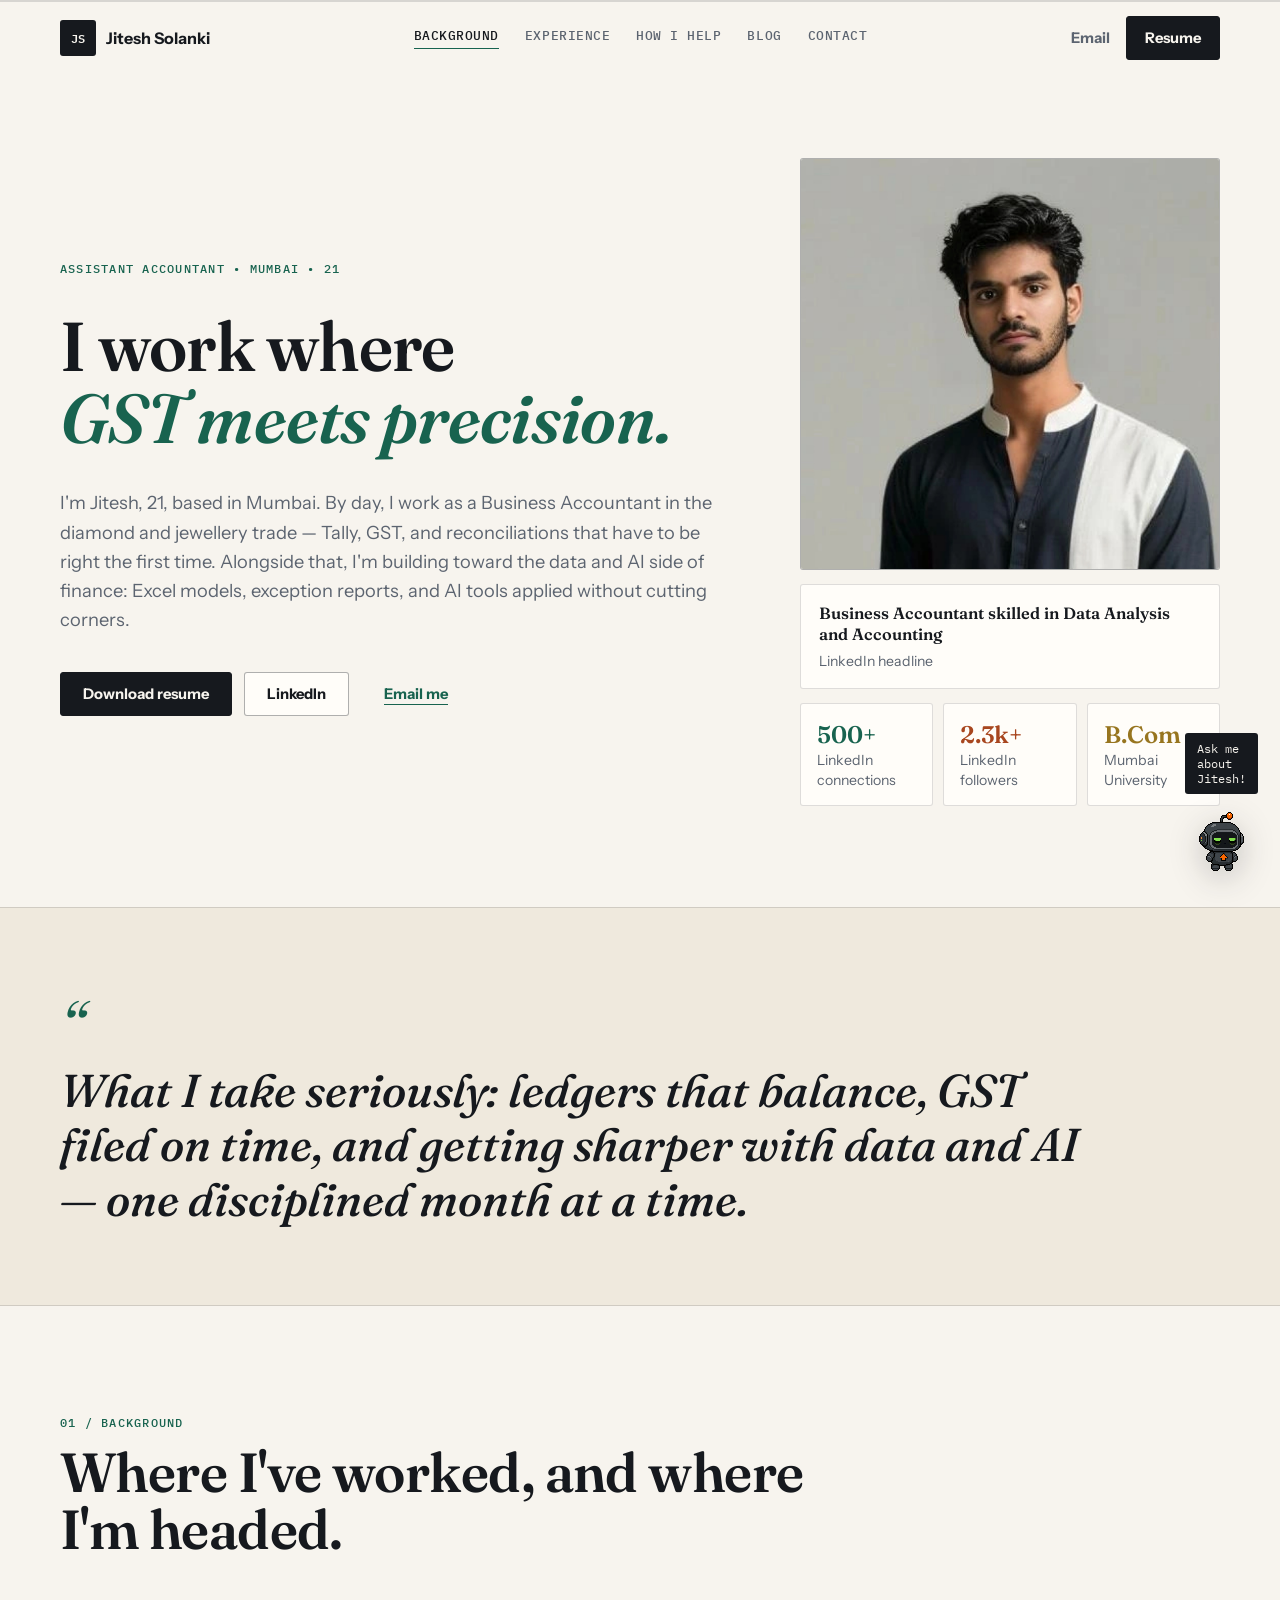
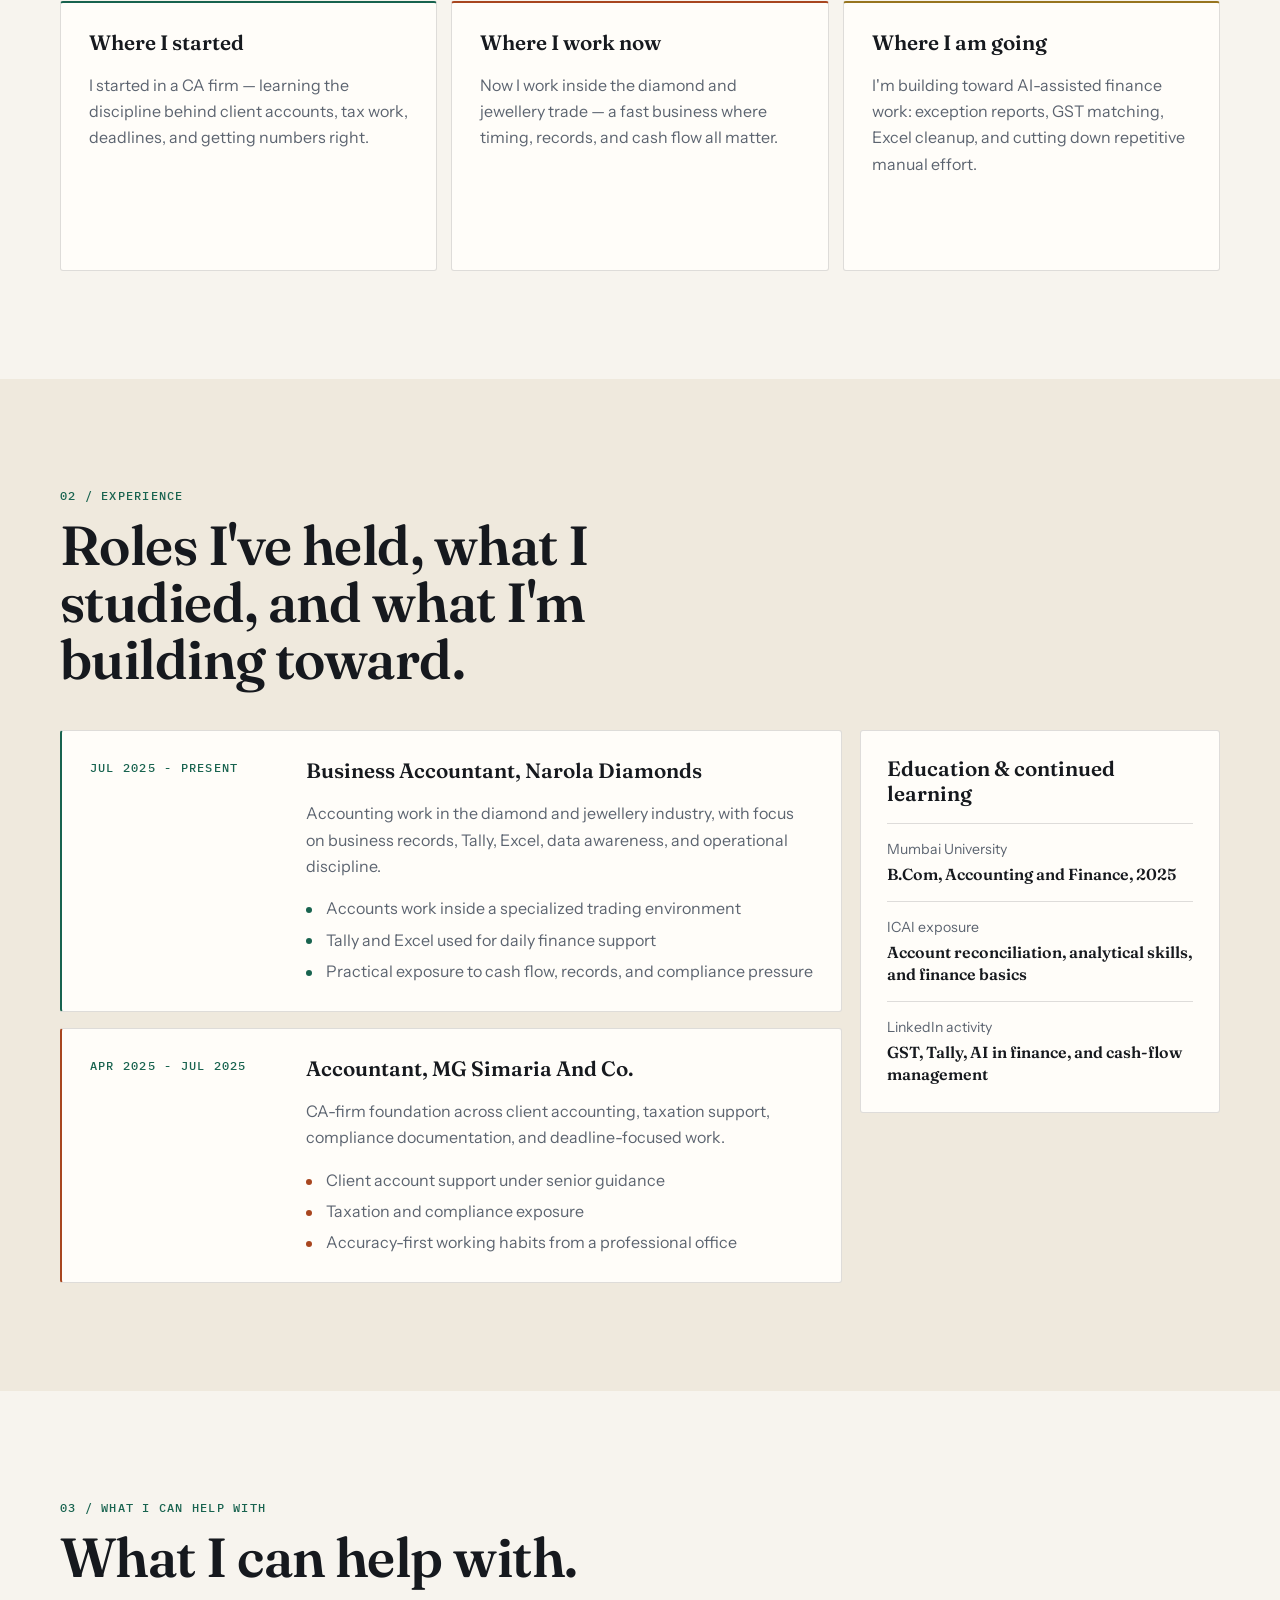
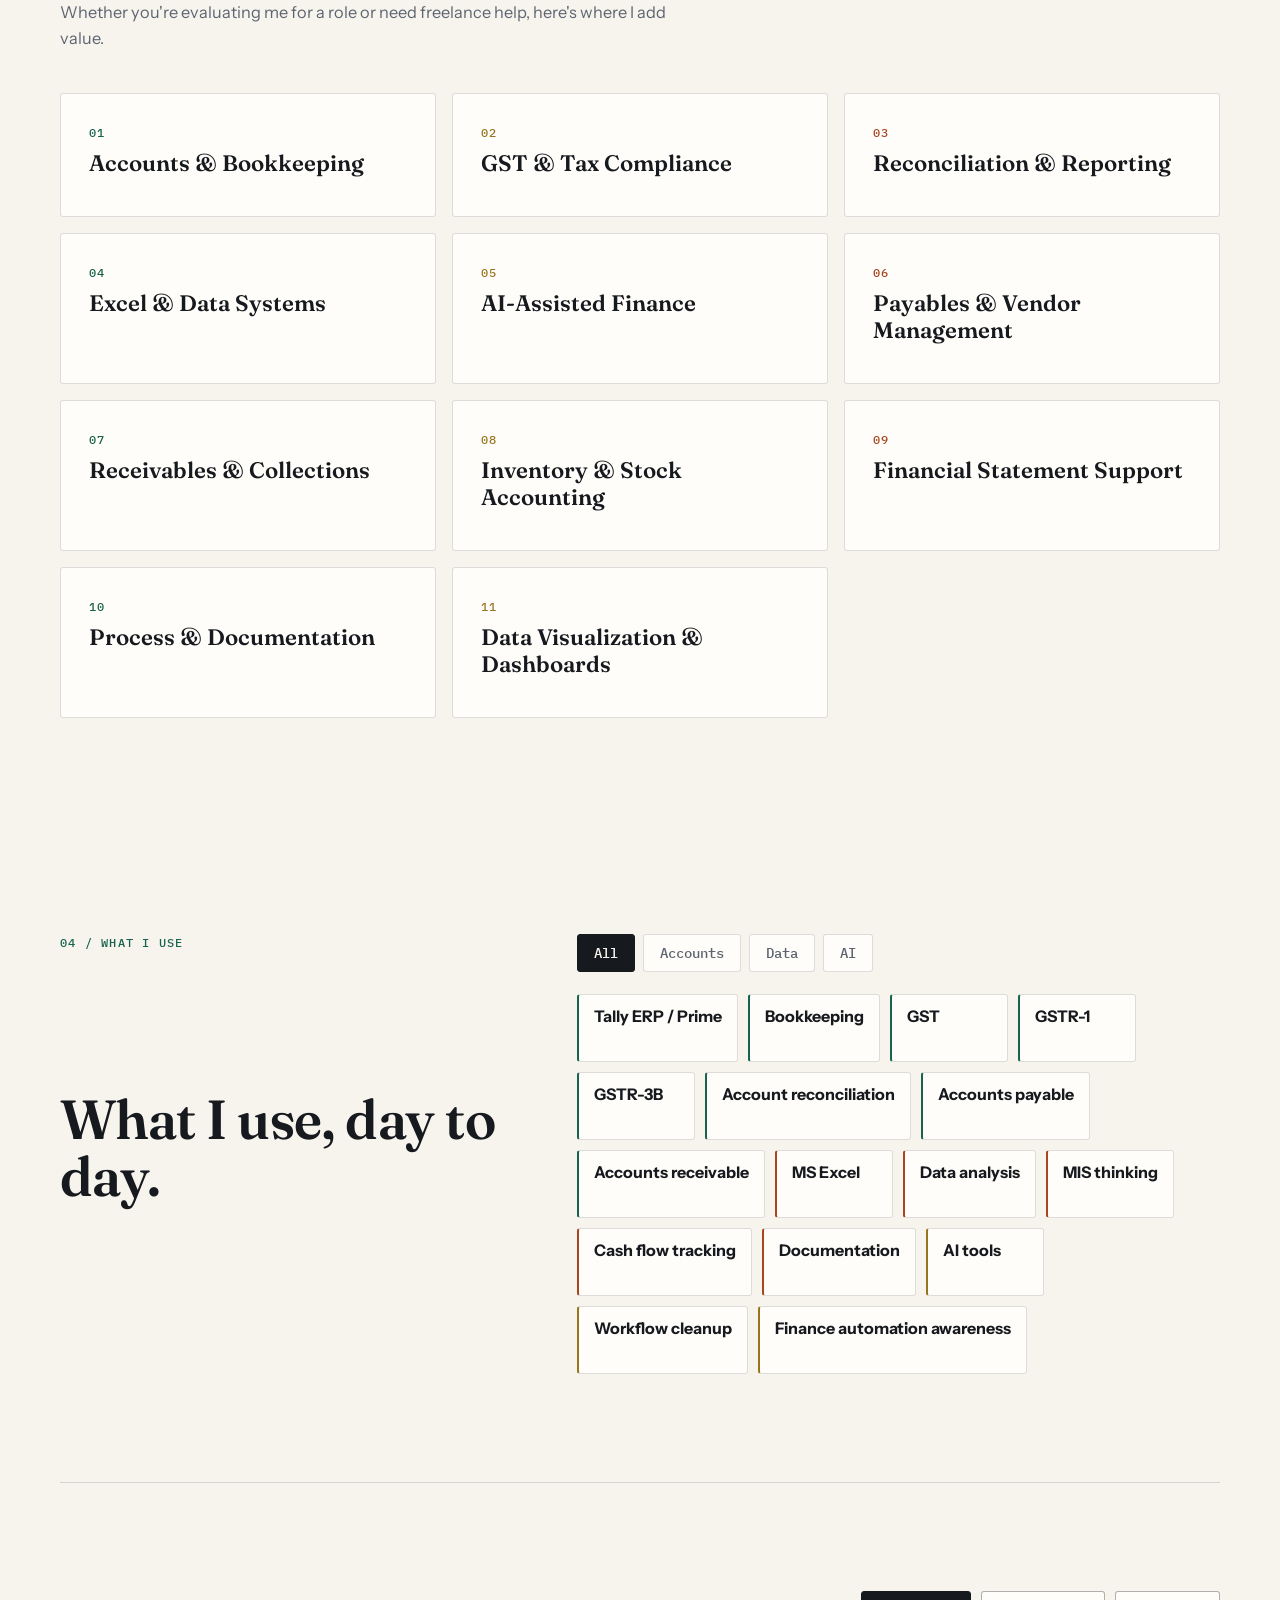
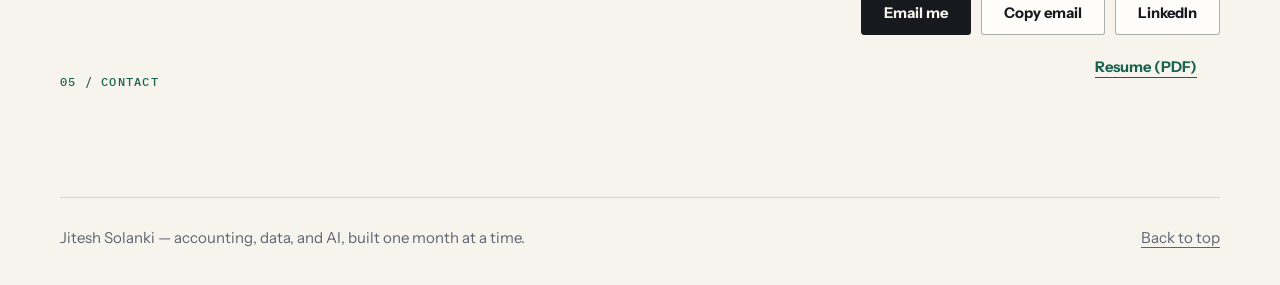
==== index.html @ 0b71299b "Swap blob background for floating finance symbols, smooth transitions - Replaced the gradient blob a" ====
<!doctype html>
<html lang="en">
  <head>
    <meta charset="UTF-8" />
    <meta name="viewport" content="width=device-width, initial-scale=1.0" />
    <title>Jitesh Solanki — Business Accountant, Data & AI</title>
    <meta
      name="description"
      content="Jitesh Solanki is a Business Accountant in Mumbai working across Tally, GST, reconciliations, and AI-assisted finance workflows. Background, real experience, and ways to work together."
    />
    <link rel="preconnect" href="https://fonts.googleapis.com" />
    <link rel="preconnect" href="https://fonts.gstatic.com" crossorigin />
    <link
      href="https://fonts.googleapis.com/css2?family=Fraunces:ital,opsz,wght@0,9..144,300..700;1,9..144,400..600&family=IBM+Plex+Mono:wght@400;500;600&family=Instrument+Sans:wght@400;500;600;700;800&display=swap"
      rel="stylesheet"
    />
    <link rel="stylesheet" href="styles.css" />
    <link rel="stylesheet" href="pet-widget.css" />
  </head>
  <body>
    <div class="bg-animation" aria-hidden="true">
      <span class="bg-symbol" style="left:3%; font-size:16px; animation-duration:16s; animation-delay:-2s;">₹</span>
      <span class="bg-symbol" style="left:9%; font-size:22px; animation-duration:19s; animation-delay:-6s;">%</span>
      <span class="bg-symbol" style="left:16%; font-size:14px; animation-duration:22s; animation-delay:-10s;">+</span>
      <span class="bg-symbol" style="left:23%; font-size:20px; animation-duration:25s; animation-delay:-14s;">−</span>
      <span class="bg-symbol" style="left:30%; font-size:26px; animation-duration:18s; animation-delay:-1s;">₹</span>
      <span class="bg-symbol" style="left:38%; font-size:15px; animation-duration:21s; animation-delay:-8s;">✓</span>
      <span class="bg-symbol" style="left:46%; font-size:18px; animation-duration:24s; animation-delay:-12s;">%</span>
      <span class="bg-symbol" style="left:54%; font-size:24px; animation-duration:17s; animation-delay:-4s;">₹</span>
      <span class="bg-symbol" style="left:62%; font-size:16px; animation-duration:20s; animation-delay:-9s;">+</span>
      <span class="bg-symbol" style="left:70%; font-size:19px; animation-duration:23s; animation-delay:-16s;">|||</span>
      <span class="bg-symbol" style="left:78%; font-size:21px; animation-duration:26s; animation-delay:-3s;">%</span>
      <span class="bg-symbol" style="left:85%; font-size:17px; animation-duration:15s; animation-delay:-7s;">₹</span>
      <span class="bg-symbol" style="left:91%; font-size:23px; animation-duration:19s; animation-delay:-11s;">−</span>
      <span class="bg-symbol" style="left:97%; font-size:15px; animation-duration:22s; animation-delay:-5s;">₹</span>
    </div>
    <div class="scroll-progress" data-progress aria-hidden="true"><span></span></div>

    <header class="site-header" data-header>
      <a class="brand" href="#top" aria-label="Jitesh Solanki home">
        <span class="brand-mark">JS</span>
        <span>Jitesh Solanki</span>
      </a>
      <nav class="nav-links" aria-label="Primary navigation">
        <a href="#story">Background</a>
        <a href="#proof">Experience</a>
        <a href="#support">How I Help</a>
        <a href="blog.html">Blog</a>
        <a href="#contact">Contact</a>
      </nav>
      <div class="header-actions">
        <a class="header-link" href="mailto:jiteshsolankii2005@gmail.com">Email</a>
        <a class="header-action" href="assets/Jitesh_Solanki_Resume.pdf" download>Resume</a>
      </div>
    </header>

    <main id="top">
      <section class="hero section-shell">
        <div class="hero-copy reveal-card">
          <p class="intro-line">Assistant Accountant • Mumbai • 21</p>
          <h1>
            I work where
            <span data-rotator>accounts meet data.</span>
          </h1>
          <p class="hero-lede">
            I'm Jitesh, 21, based in Mumbai. By day, I work as a Business
            Accountant in the diamond and jewellery trade — Tally, GST, and
            reconciliations that have to be right the first time. Alongside
            that, I'm building toward the data and AI side of finance: Excel
            models, exception reports, and AI tools applied without cutting
            corners.
          </p>
          <div class="hero-actions" aria-label="Primary actions">
            <a class="button primary" href="assets/Jitesh_Solanki_Resume.pdf" download>Download resume</a>
            <a class="button secondary" href="https://www.linkedin.com/in/jitesh-solanki-805598375/" target="_blank" rel="noreferrer">LinkedIn</a>
            <a class="button ghost" href="mailto:jiteshsolankii2005@gmail.com">Email me</a>
          </div>
        </div>

        <aside class="profile-stage reveal-card" aria-label="Jitesh Solanki profile summary">
          <div class="portrait-frame">
            <img
              src="assets/jitesh-profile-4k.jpg"
              sizes="(max-width: 760px) 86vw, 420px"
              alt="Jitesh Solanki"
              width="2400"
              height="2400"
            />
          </div>
          <div class="profile-note">
            <strong>Business Accountant skilled in Data Analysis and Accounting</strong>
            <span>LinkedIn headline</span>
          </div>
          <div class="mini-metrics">
            <div>
              <strong>500+</strong>
              <span>LinkedIn connections</span>
            </div>
            <div>
              <strong>2.3k+</strong>
              <span>LinkedIn followers</span>
            </div>
            <div>
              <strong>B.Com</strong>
              <span>Mumbai University</span>
            </div>
          </div>
        </aside>
      </section>

      <section class="statement-band" aria-label="Positioning statement">
        <span class="quote-mark" aria-hidden="true">&ldquo;</span>
        <p>
          What I take seriously: ledgers that balance, GST filed on time, and
          getting sharper with data and AI — one disciplined month at a time.
        </p>
      </section>

      <section id="story" class="section-shell story-section">
        <div class="section-title">
          <span>01 / Background</span>
          <h2>Where I've worked, and where I'm headed.</h2>
        </div>
        <div class="story-grid">
          <article class="story-card reveal-card">
            <h3>Where I started</h3>
            <p>
              I started in a CA firm — learning the discipline behind client
              accounts, tax work, deadlines, and getting numbers right.
            </p>
          </article>
          <article class="story-card reveal-card">
            <h3>Where I work now</h3>
            <p>
              Now I work inside the diamond and jewellery trade — a fast
              business where timing, records, and cash flow all matter.
            </p>
          </article>
          <article class="story-card reveal-card">
            <h3>Where I am going</h3>
            <p>
              I'm building toward AI-assisted finance work: exception
              reports, GST matching, Excel cleanup, and cutting down
              repetitive manual effort.
            </p>
          </article>
        </div>
      </section>

      <section id="proof" class="proof-section">
        <div class="section-shell">
          <div class="section-title compact">
            <span>02 / Experience</span>
            <h2>Roles I've held, what I studied, and what I'm building toward.</h2>
          </div>

          <div class="proof-layout">
            <div class="timeline">
              <article class="timeline-item reveal-card">
                <div class="timeline-date">Jul 2025 - Present</div>
                <div>
                  <h3>Business Accountant, Narola Diamonds</h3>
                  <p>
                    Accounting work in the diamond and jewellery industry, with
                    focus on business records, Tally, Excel, data awareness, and
                    operational discipline.
                  </p>
                  <ul>
                    <li>Accounts work inside a specialized trading environment</li>
                    <li>Tally and Excel used for daily finance support</li>
                    <li>Practical exposure to cash flow, records, and compliance pressure</li>
                  </ul>
                </div>
              </article>

              <article class="timeline-item reveal-card">
                <div class="timeline-date">Apr 2025 - Jul 2025</div>
                <div>
                  <h3>Accountant, MG Simaria And Co.</h3>
                  <p>
                    CA-firm foundation across client accounting, taxation
                    support, compliance documentation, and deadline-focused work.
                  </p>
                  <ul>
                    <li>Client account support under senior guidance</li>
                    <li>Taxation and compliance exposure</li>
                    <li>Accuracy-first working habits from a professional office</li>
                  </ul>
                </div>
              </article>
            </div>

            <aside class="proof-panel reveal-card">
              <h3>Education & continued learning</h3>
              <div class="proof-row">
                <span>Mumbai University</span>
                <strong>B.Com, Accounting and Finance, 2025</strong>
              </div>
              <div class="proof-row">
                <span>ICAI exposure</span>
                <strong>Account reconciliation, analytical skills, and finance basics</strong>
              </div>
              <div class="proof-row">
                <span>LinkedIn activity</span>
                <strong>GST, Tally, AI in finance, and cash-flow management</strong>
              </div>
            </aside>
          </div>
        </div>
      </section>

      <section id="support" class="section-shell support-section">
        <div class="section-title">
          <span>03 / What I can help with</span>
          <h2>What I can help with.</h2>
          <p>Whether you're evaluating me for a role or need freelance help, here's where I add value.</p>
        </div>

        <div class="feature-grid">
          <article class="feature-card reveal-card" tabindex="0">
            <span class="feature-index">01</span>
            <h3>Accounts & Bookkeeping</h3>
            <div class="feature-detail">
              <p>Daily books that stay accurate, not just complete.</p>
              <ul class="feature-skills">
                <li>Tally ERP / Prime entries</li>
                <li>Ledger & journal maintenance</li>
                <li>Accounts payable & receivable</li>
                <li>Vendor & customer account tracking</li>
              </ul>
            </div>
          </article>
          <article class="feature-card reveal-card" tabindex="0">
            <span class="feature-index">02</span>
            <h3>GST & Tax Compliance</h3>
            <div class="feature-detail">
              <p>Filings that go in clean, on time, every cycle.</p>
              <ul class="feature-skills">
                <li>GSTR-1 & GSTR-3B preparation</li>
                <li>Input tax credit reconciliation</li>
                <li>E-way bill & invoice checks</li>
                <li>Return filing support</li>
              </ul>
            </div>
          </article>
          <article class="feature-card reveal-card" tabindex="0">
            <span class="feature-index">03</span>
            <h3>Reconciliation & Reporting</h3>
            <div class="feature-detail">
              <p>Numbers that tie out before anyone has to ask.</p>
              <ul class="feature-skills">
                <li>Bank reconciliation</li>
                <li>Trial balance review</li>
                <li>Cash flow statements</li>
                <li>Variance & exception analysis</li>
              </ul>
            </div>
          </article>
          <article class="feature-card reveal-card" tabindex="0">
            <span class="feature-index">04</span>
            <h3>Excel & Data Systems</h3>
            <div class="feature-detail">
              <p>Spreadsheets built to be trusted, not just used.</p>
              <ul class="feature-skills">
                <li>Pivot tables & lookup formulas</li>
                <li>Payable/receivable trackers</li>
                <li>MIS dashboards</li>
                <li>Data cleanup & structuring</li>
              </ul>
            </div>
          </article>
          <article class="feature-card reveal-card" tabindex="0">
            <span class="feature-index">05</span>
            <h3>AI-Assisted Finance</h3>
            <div class="feature-detail">
              <p>AI used to remove busywork, not judgment.</p>
              <ul class="feature-skills">
                <li>Ledger & report summarization</li>
                <li>Reconciliation exception flagging</li>
                <li>Workflow automation drafts</li>
                <li>Documentation & SOP support</li>
              </ul>
            </div>
          </article>
          <article class="feature-card reveal-card" tabindex="0">
            <span class="feature-index">06</span>
            <h3>Payables & Vendor Management</h3>
            <div class="feature-detail">
              <p>Vendor accounts that stay current, not chased at month-end.</p>
              <ul class="feature-skills">
                <li>Vendor account tracking</li>
                <li>Payment scheduling</li>
                <li>Dues follow-up</li>
                <li>Vendor ledger reconciliation</li>
              </ul>
            </div>
          </article>
          <article class="feature-card reveal-card" tabindex="0">
            <span class="feature-index">07</span>
            <h3>Receivables & Collections</h3>
            <div class="feature-detail">
              <p>Outstanding invoices tracked until they're actually closed.</p>
              <ul class="feature-skills">
                <li>Invoice tracking</li>
                <li>Customer follow-up</li>
                <li>Ageing analysis</li>
                <li>Customer account statements</li>
              </ul>
            </div>
          </article>
          <article class="feature-card reveal-card" tabindex="0">
            <span class="feature-index">08</span>
            <h3>Inventory & Stock Accounting</h3>
            <div class="feature-detail">
              <p>Stock records that match what's actually on the shelf.</p>
              <ul class="feature-skills">
                <li>Stock valuation</li>
                <li>Inward / outward tracking</li>
                <li>Physical stock reconciliation</li>
                <li>Cost tracking</li>
              </ul>
            </div>
          </article>
          <article class="feature-card reveal-card" tabindex="0">
            <span class="feature-index">09</span>
            <h3>Financial Statement Support</h3>
            <div class="feature-detail">
              <p>Audit-ready records, prepared before they're asked for.</p>
              <ul class="feature-skills">
                <li>P&L drafting support</li>
                <li>Balance sheet line items</li>
                <li>Audit-ready documentation</li>
                <li>Schedule preparation</li>
              </ul>
            </div>
          </article>
          <article class="feature-card reveal-card" tabindex="0">
            <span class="feature-index">10</span>
            <h3>Process & Documentation</h3>
            <div class="feature-detail">
              <p>Work that holds up even when I'm not the one doing it.</p>
              <ul class="feature-skills">
                <li>SOP writing</li>
                <li>Checklist creation</li>
                <li>Workflow documentation</li>
                <li>Handover-ready records</li>
              </ul>
            </div>
          </article>
          <article class="feature-card reveal-card" tabindex="0">
            <span class="feature-index">11</span>
            <h3>Data Visualization & Dashboards</h3>
            <div class="feature-detail">
              <p>Numbers turned into something a non-finance person can read.</p>
              <ul class="feature-skills">
                <li>Trend charts & KPI tracking</li>
                <li>Power Query / Excel dashboards</li>
                <li>Presentation-ready summaries</li>
                <li>MIS visual reporting</li>
              </ul>
            </div>
          </article>
        </div>
      </section>

      <section class="skills-section" aria-label="Skills and tools">
        <div class="section-shell skills-layout">
          <div class="section-title compact">
            <span>04 / What I use</span>
            <h2>What I use, day to day.</h2>
          </div>
          <div class="skill-area">
            <div class="skill-filters" aria-label="Skill filters">
              <button class="is-active" type="button" data-filter="all">All</button>
              <button type="button" data-filter="accounts">Accounts</button>
              <button type="button" data-filter="data">Data</button>
              <button type="button" data-filter="ai">AI</button>
            </div>
            <div class="skill-cloud">
              <span tabindex="0" data-skill="accounts" data-pct="78">Tally ERP / Prime<span class="skill-bar-wrap"><span class="skill-bar" style="--pct:78%"></span><span class="skill-pct">78%</span></span></span>
              <span tabindex="0" data-skill="accounts" data-pct="72">Bookkeeping<span class="skill-bar-wrap"><span class="skill-bar" style="--pct:72%"></span><span class="skill-pct">72%</span></span></span>
              <span tabindex="0" data-skill="accounts" data-pct="75">GST<span class="skill-bar-wrap"><span class="skill-bar" style="--pct:75%"></span><span class="skill-pct">75%</span></span></span>
              <span tabindex="0" data-skill="accounts" data-pct="68">GSTR-1<span class="skill-bar-wrap"><span class="skill-bar" style="--pct:68%"></span><span class="skill-pct">68%</span></span></span>
              <span tabindex="0" data-skill="accounts" data-pct="66">GSTR-3B<span class="skill-bar-wrap"><span class="skill-bar" style="--pct:66%"></span><span class="skill-pct">66%</span></span></span>
              <span tabindex="0" data-skill="accounts" data-pct="70">Account reconciliation<span class="skill-bar-wrap"><span class="skill-bar" style="--pct:70%"></span><span class="skill-pct">70%</span></span></span>
              <span tabindex="0" data-skill="accounts" data-pct="64">Accounts payable<span class="skill-bar-wrap"><span class="skill-bar" style="--pct:64%"></span><span class="skill-pct">64%</span></span></span>
              <span tabindex="0" data-skill="accounts" data-pct="62">Accounts receivable<span class="skill-bar-wrap"><span class="skill-bar" style="--pct:62%"></span><span class="skill-pct">62%</span></span></span>
              <span tabindex="0" data-skill="data" data-pct="80">MS Excel<span class="skill-bar-wrap"><span class="skill-bar" style="--pct:80%"></span><span class="skill-pct">80%</span></span></span>
              <span tabindex="0" data-skill="data" data-pct="65">Data analysis<span class="skill-bar-wrap"><span class="skill-bar" style="--pct:65%"></span><span class="skill-pct">65%</span></span></span>
              <span tabindex="0" data-skill="data" data-pct="58">MIS thinking<span class="skill-bar-wrap"><span class="skill-bar" style="--pct:58%"></span><span class="skill-pct">58%</span></span></span>
              <span tabindex="0" data-skill="data" data-pct="60">Cash flow tracking<span class="skill-bar-wrap"><span class="skill-bar" style="--pct:60%"></span><span class="skill-pct">60%</span></span></span>
              <span tabindex="0" data-skill="data" data-pct="67">Documentation<span class="skill-bar-wrap"><span class="skill-bar" style="--pct:67%"></span><span class="skill-pct">67%</span></span></span>
              <span tabindex="0" data-skill="ai" data-pct="74">AI tools<span class="skill-bar-wrap"><span class="skill-bar" style="--pct:74%"></span><span class="skill-pct">74%</span></span></span>
              <span tabindex="0" data-skill="ai" data-pct="56">Workflow cleanup<span class="skill-bar-wrap"><span class="skill-bar" style="--pct:56%"></span><span class="skill-pct">56%</span></span></span>
              <span tabindex="0" data-skill="ai" data-pct="52">Finance automation awareness<span class="skill-bar-wrap"><span class="skill-bar" style="--pct:52%"></span><span class="skill-pct">52%</span></span></span>
            </div>
          </div>
        </div>
      </section>

      <section id="contact" class="contact-section section-shell">
        <div>
          <span class="contact-kicker">05 / Contact</span>
        </div>
        <div class="contact-actions">
          <a class="button primary" href="mailto:jiteshsolankii2005@gmail.com">Email me</a>
          <button class="button secondary" type="button" data-copy-email>Copy email</button>
          <a class="button secondary" href="https://www.linkedin.com/in/jitesh-solanki-805598375/" target="_blank" rel="noreferrer">LinkedIn</a>
          <a class="button ghost" href="assets/Jitesh_Solanki_Resume.pdf" download>Resume (PDF)</a>
        </div>
      </section>
    </main>

    <footer class="site-footer">
      <p>Jitesh Solanki — accounting, data, and AI, built one month at a time.</p>
      <a href="#top">Back to top</a>
    </footer>

    <div class="toast" data-toast>Email copied</div>
    <button class="to-top" type="button" data-to-top aria-label="Back to top">↑</button>
    <script src="script.js"></script>

    <div class="pet-widget" id="pet-widget">
      <img src="assets/pet.png" alt="Chat with Byte, Jitesh's friend" draggable="false">
      <div class="pet-bubble" id="pet-bubble"></div>
    </div>
    <div class="pet-chat" id="pet-chat" aria-hidden="true">
      <div class="pet-chat-header">
        <span>Chat with Byte</span>
        <button type="button" id="pet-chat-close" aria-label="Close chat">&times;</button>
      </div>
      <div class="pet-chat-messages" id="pet-chat-messages"></div>
      <form class="pet-chat-form" id="pet-chat-form">
        <input type="text" id="pet-chat-input" placeholder="Ask Byte about Jitesh…" autocomplete="off">
        <button type="submit">Send</button>
      </form>
    </div>
    <script src="pet-widget.js"></script>
  </body>
</html>
---- styles.css ----
@view-transition {
  navigation: auto;
}

:root {
  color-scheme: light;
  --bg: #f7f4ee;
  --bg-soft: #efe9dd;
  --surface: #fffdf9;
  --ink: #16191e;
  --muted: #5c6470;
  --line: rgba(22, 25, 30, 0.14);
  --line-strong: rgba(22, 25, 30, 0.34);
  --accent: #18634f;
  --accent-ink: #0d3c30;
  --accent-soft: #e2ece6;
  --rust: #a8461f;
  --gold: #97751f;
  --shadow: 0 22px 50px rgba(22, 25, 30, 0.08);
  --radius: 3px;
  --max: 1160px;
  --ease-smooth: cubic-bezier(0.22, 1, 0.36, 1);
}

* {
  box-sizing: border-box;
}

html {
  scroll-behavior: smooth;
}

body {
  position: relative;
  margin: 0;
  overflow-x: hidden;
  background: var(--bg);
  color: var(--ink);
  font-family: "Instrument Sans", system-ui, -apple-system, BlinkMacSystemFont, "Segoe UI", sans-serif;
  letter-spacing: 0;
  animation: page-fade-in 460ms var(--ease-smooth);
}

@keyframes page-fade-in {
  from { opacity: 0; transform: translateY(6px); }
  to { opacity: 1; transform: translateY(0); }
}

@media (prefers-reduced-motion: reduce) {
  body {
    animation: none;
  }
}

.bg-animation {
  position: fixed;
  inset: 0;
  z-index: -1;
  overflow: hidden;
  pointer-events: none;
}

.bg-symbol {
  position: absolute;
  bottom: -10vh;
  font-family: "IBM Plex Mono", monospace;
  font-weight: 600;
  will-change: transform, opacity;
  animation-name: bg-float-up;
  animation-timing-function: ease-in-out;
  animation-iteration-count: infinite;
}

.bg-symbol:nth-child(odd) {
  color: rgba(13, 84, 65, 0.4);
}

.bg-symbol:nth-child(3n) {
  color: rgba(148, 54, 19, 0.38);
}

.bg-symbol:nth-child(3n + 1) {
  color: rgba(124, 93, 16, 0.36);
}

@keyframes bg-float-up {
  0% { transform: translateY(0) rotate(0deg); opacity: 0; }
  12% { opacity: 1; }
  88% { opacity: 1; }
  100% { transform: translateY(-115vh) rotate(20deg); opacity: 0; }
}

@media (prefers-reduced-motion: reduce) {
  .bg-symbol {
    animation: none;
    display: none;
  }
}

a {
  color: inherit;
  text-decoration: none;
}

button {
  font: inherit;
}

img {
  display: block;
  max-width: 100%;
}

:focus-visible {
  outline: 2px solid var(--accent);
  outline-offset: 3px;
  border-radius: 2px;
}

.scroll-progress {
  position: fixed;
  top: 0;
  left: 0;
  z-index: 40;
  width: 100%;
  height: 2px;
  background: var(--line);
}

.scroll-progress span {
  display: block;
  height: 100%;
  width: var(--progress, 0%);
  background: var(--accent);
}

main, .site-header, .site-footer {
  position: relative;
  z-index: 2;
}

.section-shell {
  width: min(var(--max), calc(100% - 40px));
  margin: 0 auto;
}

.site-header {
  position: sticky;
  top: 0;
  z-index: 20;
  display: flex;
  align-items: center;
  justify-content: space-between;
  gap: 22px;
  max-width: calc(var(--max) + 48px);
  margin: 0 auto;
  padding: 16px 24px;
  background: var(--bg);
  border-bottom: 1px solid transparent;
  transition: border-color 180ms var(--ease-smooth), box-shadow 180ms var(--ease-smooth);
}

.site-header.is-scrolled {
  border-bottom-color: var(--line);
  box-shadow: 0 1px 0 rgba(22, 25, 30, 0.04);
}

.brand,
.nav-links,
.hero-actions,
.contact-actions,
.skill-filters,
.header-actions {
  display: flex;
  align-items: center;
}

.brand {
  gap: 10px;
  font-weight: 800;
}

.brand-mark {
  display: grid;
  width: 36px;
  height: 36px;
  place-items: center;
  border-radius: var(--radius);
  background: var(--ink);
  color: var(--bg);
  font-family: "IBM Plex Mono", monospace;
  font-size: 0.78rem;
  font-weight: 600;
}

.nav-links {
  gap: 26px;
  color: var(--muted);
  font-family: "IBM Plex Mono", monospace;
  font-size: 0.82rem;
  font-weight: 500;
  text-transform: uppercase;
  letter-spacing: 0.04em;
}

.nav-links a {
  position: relative;
  padding-bottom: 4px;
  border-bottom: 1px solid transparent;
}

.nav-links a:hover {
  color: var(--ink);
}

.nav-links a.is-current {
  color: var(--ink);
  border-bottom-color: var(--accent);
}

.site-footer a {
  text-decoration: underline;
  text-underline-offset: 4px;
}

.site-footer a:hover {
  color: var(--accent);
}

.header-actions {
  gap: 16px;
}

.header-link {
  color: var(--muted);
  font-size: 0.92rem;
  font-weight: 700;
  transition: color 180ms var(--ease-smooth);
}

.header-link:hover {
  color: var(--accent);
}

.header-action,
.button {
  display: inline-flex;
  min-height: 44px;
  align-items: center;
  justify-content: center;
  border: 1px solid var(--ink);
  border-radius: var(--radius);
  cursor: pointer;
  font-size: 0.92rem;
  font-weight: 700;
  line-height: 1;
  transition: transform 200ms var(--ease-smooth), box-shadow 240ms var(--ease-smooth), background 200ms var(--ease-smooth), color 200ms var(--ease-smooth), border-color 200ms var(--ease-smooth);
}

.header-action {
  padding: 0 18px;
  background: var(--ink);
  color: var(--bg);
}

.header-action:hover {
  background: var(--accent);
  border-color: var(--accent);
}

.button {
  padding: 0 22px;
}

.button:hover,
.header-action:hover {
  transform: translateY(-2px);
  box-shadow: var(--shadow);
}

.button.primary {
  background: var(--ink);
  color: var(--bg);
}

.button.primary:hover {
  background: var(--accent);
  border-color: var(--accent);
}

.button.secondary {
  border-color: var(--line-strong);
  background: var(--surface);
  color: var(--ink);
}

.button.secondary:hover {
  border-color: var(--ink);
}

.button.ghost {
  border-color: transparent;
  color: var(--accent);
  text-decoration: underline;
  text-underline-offset: 5px;
}

.button.ghost:hover {
  box-shadow: none;
  transform: none;
}

.hero {
  display: grid;
  grid-template-columns: minmax(0, 1.05fr) minmax(320px, 420px);
  gap: 58px;
  align-items: center;
  min-height: calc(100vh - 70px);
  padding: 26px 0 46px;
}

.hero-copy {
  display: grid;
  gap: 16px;
}

.intro-line,
.section-title span,
.timeline-date,
.contact-kicker {
  display: block;
  color: var(--accent);
  font-family: "IBM Plex Mono", monospace;
  font-size: 0.78rem;
  font-weight: 500;
  letter-spacing: 0.1em;
  text-transform: uppercase;
}

.hero h1,
.section-title h2,
.contact-section h2 {
  margin: 0;
  color: var(--ink);
  font-family: "Fraunces", Georgia, serif;
  font-weight: 600;
  letter-spacing: -0.01em;
}

.hero h1 {
  max-width: 800px;
  margin-top: 6px;
  font-size: clamp(2.9rem, 5.4vw, 5.1rem);
  line-height: 1.04;
}

.hero h1 span {
  display: block;
  color: var(--accent);
  font-style: italic;
}

.hero-lede {
  max-width: 680px;
  margin: 18px 0 0;
  color: var(--muted);
  font-size: clamp(1.02rem, 1.5vw, 1.14rem);
  line-height: 1.6;
}

.hero-actions {
  flex-wrap: wrap;
  gap: 12px;
  margin-top: 22px;
}

.profile-stage {
  display: grid;
  gap: 14px;
}

.portrait-frame {
  position: relative;
  overflow: hidden;
  aspect-ratio: 1 / 0.98;
  border: 1px solid var(--line-strong);
  border-radius: var(--radius);
  background: var(--surface);
  transition: box-shadow 220ms var(--ease-smooth);
}

.portrait-frame:hover {
  box-shadow: var(--shadow);
}

.portrait-frame img {
  width: 100%;
  height: 100%;
  object-fit: cover;
  object-position: center top;
}

.profile-note {
  display: grid;
  gap: 6px;
  padding: 18px;
  border: 1px solid var(--line);
  border-radius: var(--radius);
  background: var(--surface);
}

.profile-note strong {
  font-size: 1.02rem;
  line-height: 1.32;
  font-family: "Fraunces", Georgia, serif;
  font-weight: 600;
}

.profile-note span,
.mini-metrics span,
.proof-row span {
  color: var(--muted);
  font-size: 0.88rem;
}

.mini-metrics {
  display: grid;
  grid-template-columns: repeat(3, minmax(0, 1fr));
  gap: 10px;
}

.mini-metrics div {
  min-height: 100px;
  padding: 16px;
  border: 1px solid var(--line);
  border-radius: var(--radius);
  background: var(--surface);
  transition: border-color 180ms var(--ease-smooth), transform 180ms var(--ease-smooth);
}

.mini-metrics div:hover {
  border-color: var(--line-strong);
  transform: translateY(-3px);
}

.mini-metrics strong {
  display: block;
  font-family: "Fraunces", Georgia, serif;
  font-size: 1.5rem;
  font-weight: 600;
  color: var(--accent);
}

.mini-metrics div:nth-child(2) strong {
  color: var(--rust);
}

.mini-metrics div:nth-child(3) strong {
  color: var(--gold);
}

.statement-band {
  position: relative;
  padding: 86px max(22px, calc((100vw - var(--max)) / 2)) 78px;
  background: var(--bg-soft);
  border-top: 1px solid var(--line);
  border-bottom: 1px solid var(--line);
  color: var(--ink);
}

.quote-mark {
  display: block;
  margin-bottom: 6px;
  color: var(--accent);
  font-family: "Fraunces", Georgia, serif;
  font-size: 4rem;
  font-style: italic;
  line-height: 1;
}

.statement-band p {
  max-width: 1020px;
  margin: 0;
  font-family: "Fraunces", Georgia, serif;
  font-size: clamp(1.9rem, 3.6vw, 3.6rem);
  font-weight: 500;
  font-style: italic;
  line-height: 1.18;
}

.story-section,
.support-section,
.contact-section {
  padding: 108px 0;
}

.story-section {
  background: var(--bg);
}

.section-title {
  display: grid;
  max-width: 830px;
  gap: 14px;
  margin-bottom: 42px;
}

.section-title.compact {
  max-width: 700px;
}

.section-title p {
  margin: 0;
  max-width: 620px;
  color: var(--muted);
  font-size: 1.02rem;
  line-height: 1.55;
}

.section-title h2,
.contact-section h2 {
  font-size: clamp(2.1rem, 4.3vw, 4rem);
  line-height: 1.04;
}

.story-grid {
  display: grid;
  grid-template-columns: repeat(3, minmax(0, 1fr));
  gap: 14px;
}

.story-card,
.proof-panel,
.timeline-item {
  border: 1px solid var(--line);
  border-radius: var(--radius);
  background: var(--surface);
  transition: border-color 240ms var(--ease-smooth), transform 240ms var(--ease-smooth), box-shadow 280ms var(--ease-smooth);
}

.story-card:hover,
.timeline-item:hover,
.proof-panel:hover {
  border-color: var(--line-strong);
  box-shadow: var(--shadow);
  transform: translateY(-3px);
}

.story-card {
  position: relative;
  min-height: 270px;
  padding: 28px;
  border-top: 2px solid var(--accent-color, var(--accent));
}

.story-card:nth-child(1) { --accent-color: var(--accent); }
.story-card:nth-child(2) { --accent-color: var(--rust); }
.story-card:nth-child(3) { --accent-color: var(--gold); }

.story-card h3,
.timeline-item h3,
.proof-panel h3 {
  margin: 0;
  color: var(--ink);
  font-family: "Fraunces", Georgia, serif;
  font-size: 1.3rem;
  font-weight: 600;
  line-height: 1.2;
}

.story-card p,
.timeline-item p {
  margin: 16px 0 0;
  color: var(--muted);
  font-size: 1rem;
  font-style: normal;
  line-height: 1.65;
}

.proof-section {
  padding: 108px 0;
  background: var(--bg-soft);
}

.proof-layout {
  display: grid;
  grid-template-columns: minmax(0, 1fr) 360px;
  gap: 18px;
  align-items: start;
}

.timeline {
  display: grid;
  gap: 16px;
}

.timeline-item {
  display: grid;
  grid-template-columns: 190px minmax(0, 1fr);
  gap: 26px;
  padding: 28px;
}

.timeline-item ul {
  display: grid;
  gap: 8px;
  margin: 18px 0 0;
  padding: 0;
  color: var(--ink);
  list-style: none;
}

.timeline-item li {
  position: relative;
  padding-left: 20px;
  line-height: 1.45;
  color: var(--muted);
}

.timeline-item li::before {
  position: absolute;
  left: 0;
  top: 0.62em;
  width: 6px;
  height: 6px;
  border-radius: 50%;
  background: var(--accent);
  content: "";
}

.timeline-item:nth-child(odd) {
  border-left: 2px solid var(--accent);
}

.timeline-item:nth-child(even) {
  border-left: 2px solid var(--rust);
}

.timeline-item:nth-child(even) li::before {
  background: var(--rust);
}

.proof-panel {
  position: sticky;
  top: 92px;
  display: grid;
  gap: 16px;
  padding: 26px;
}

.proof-row {
  display: grid;
  gap: 5px;
  padding-top: 16px;
  border-top: 1px solid var(--line);
}

.proof-row strong {
  font-family: "Fraunces", Georgia, serif;
  font-weight: 600;
  line-height: 1.38;
}

.feature-grid {
  display: grid;
  grid-template-columns: repeat(auto-fit, minmax(290px, 1fr));
  gap: 16px;
}

.feature-card {
  display: grid;
  align-content: start;
  gap: 10px;
  padding: 30px 28px;
  border: 1px solid var(--line);
  border-radius: var(--radius);
  background: var(--surface);
  cursor: default;
  transition: border-color 320ms var(--ease-smooth), transform 320ms var(--ease-smooth), box-shadow 360ms var(--ease-smooth);
}

.feature-card:hover,
.feature-card:focus-within {
  border-color: var(--ink);
  box-shadow: var(--shadow);
  transform: translateY(-3px);
}

.feature-index {
  color: var(--accent);
  font-family: "IBM Plex Mono", monospace;
  font-size: 0.78rem;
  font-weight: 500;
  letter-spacing: 0.1em;
}

.feature-card:nth-child(3n+2) .feature-index { color: var(--gold); }
.feature-card:nth-child(3n) .feature-index { color: var(--rust); }
.feature-card:nth-child(3n+2):hover,
.feature-card:nth-child(3n+2):focus-within { border-color: var(--gold); }
.feature-card:nth-child(3n):hover,
.feature-card:nth-child(3n):focus-within { border-color: var(--rust); }

.feature-card h3 {
  margin: 0;
  color: var(--ink);
  font-family: "Fraunces", Georgia, serif;
  font-size: 1.4rem;
  font-weight: 600;
  line-height: 1.18;
}

.feature-detail {
  max-height: 0;
  overflow: hidden;
  opacity: 0;
  transition: max-height 380ms var(--ease-smooth), opacity 320ms var(--ease-smooth);
}

.feature-card:hover .feature-detail,
.feature-card:focus-within .feature-detail {
  max-height: 220px;
  opacity: 1;
}

.feature-detail > p {
  margin: 0;
  color: var(--muted);
  font-size: 1rem;
  line-height: 1.55;
}

.feature-skills {
  display: grid;
  gap: 9px;
  margin: 10px 0 0;
  padding: 16px 0 0;
  border-top: 1px solid var(--line);
  list-style: none;
}

.feature-skills li {
  position: relative;
  padding-left: 18px;
  color: var(--ink);
  font-size: 0.96rem;
  line-height: 1.4;
}

.feature-skills li::before {
  position: absolute;
  left: 0;
  top: 0.55em;
  width: 6px;
  height: 6px;
  border-radius: 50%;
  background: var(--accent);
  content: "";
}

@media (hover: none) {
  .feature-detail {
    max-height: 220px;
    opacity: 1;
  }
}

.skills-section {
  padding: 108px 0;
  background: var(--bg);
}

.skills-layout {
  display: grid;
  grid-template-columns: 0.72fr 1fr;
  gap: 54px;
}

.skill-area {
  display: grid;
  gap: 22px;
}

.skill-filters {
  flex-wrap: wrap;
  gap: 8px;
}

.skill-filters button {
  min-height: 38px;
  padding: 0 16px;
  border: 1px solid var(--line);
  border-radius: var(--radius);
  background: var(--surface);
  color: var(--muted);
  font-family: "IBM Plex Mono", monospace;
  cursor: pointer;
  font-weight: 500;
  font-size: 0.86rem;
  transition: border-color 180ms var(--ease-smooth), background 180ms var(--ease-smooth), color 180ms var(--ease-smooth);
}

.skill-filters button:hover {
  border-color: var(--line-strong);
  color: var(--ink);
}

.skill-filters button.is-active {
  background: var(--ink);
  border-color: var(--ink);
  color: var(--bg);
}

.skill-cloud {
  display: flex;
  flex-wrap: wrap;
  gap: 10px;
}

.skill-cloud span {
  position: relative;
  display: inline-flex;
  flex-direction: column;
  padding: 11px 15px;
  border: 1px solid var(--line);
  border-radius: var(--radius);
  background: var(--surface);
  color: var(--ink);
  font-weight: 700;
  cursor: default;
  transition: opacity 220ms var(--ease-smooth), transform 220ms var(--ease-smooth), border-color 220ms var(--ease-smooth);
}

.skill-bar-wrap {
  display: flex;
  align-items: center;
  gap: 6px;
  max-height: 0;
  opacity: 0;
  margin-top: 0;
  overflow: hidden;
  transition: max-height 240ms var(--ease-smooth), opacity 200ms var(--ease-smooth), margin-top 240ms var(--ease-smooth);
}

.skill-cloud span:hover .skill-bar-wrap,
.skill-cloud span:focus-visible .skill-bar-wrap {
  max-height: 20px;
  opacity: 1;
  margin-top: 8px;
}

.skill-bar {
  flex: 1;
  height: 4px;
  border-radius: 999px;
  background: var(--line);
  overflow: hidden;
}

.skill-bar::after {
  content: "";
  display: block;
  height: 100%;
  width: var(--pct, 60%);
  background: var(--accent);
  border-radius: 999px;
  transform: scaleX(0);
  transform-origin: left;
  transition: transform 420ms var(--ease-smooth);
}

.skill-cloud span:hover .skill-bar::after,
.skill-cloud span:focus-visible .skill-bar::after {
  transform: scaleX(1);
}

.skill-pct {
  font-family: "IBM Plex Mono", monospace;
  font-size: 0.7rem;
  font-weight: 600;
  color: var(--muted);
  white-space: nowrap;
}

.skill-cloud span:hover {
  border-color: var(--ink);
  transform: translateY(-2px);
}

.skill-cloud span[data-skill="accounts"] {
  border-left: 2px solid var(--accent);
}

.skill-cloud span[data-skill="data"] {
  border-left: 2px solid var(--rust);
}

.skill-cloud span[data-skill="ai"] {
  border-left: 2px solid var(--gold);
}

.skill-cloud span.is-dimmed {
  opacity: 0.28;
  transform: scale(0.97);
}

.contact-section {
  display: grid;
  grid-template-columns: minmax(0, 1fr) 390px;
  gap: 42px;
  align-items: end;
  border-top: 1px solid var(--line);
}

.contact-actions {
  justify-content: flex-end;
  flex-wrap: wrap;
  gap: 10px;
}

.site-footer {
  display: flex;
  justify-content: space-between;
  gap: 18px;
  width: min(var(--max), calc(100% - 40px));
  margin: 0 auto;
  padding: 30px 0 38px;
  color: var(--muted);
  font-size: 0.94rem;
  border-top: 1px solid var(--line);
}

.site-footer p {
  margin: 0;
}

.toast {
  position: fixed;
  right: 18px;
  bottom: 72px;
  z-index: 30;
  padding: 12px 16px;
  border-radius: var(--radius);
  background: var(--ink);
  color: var(--bg);
  font-weight: 700;
  opacity: 0;
  transform: translateY(14px);
  transition: opacity 180ms var(--ease-smooth), transform 180ms var(--ease-smooth);
  pointer-events: none;
}

.toast.is-visible {
  opacity: 1;
  transform: translateY(0);
}

.to-top {
  position: fixed;
  right: 18px;
  bottom: 18px;
  z-index: 30;
  display: grid;
  width: 42px;
  height: 42px;
  place-items: center;
  border: 1px solid var(--line-strong);
  border-radius: var(--radius);
  background: var(--surface);
  color: var(--ink);
  cursor: pointer;
  font-size: 1.05rem;
  opacity: 0;
  transform: translateY(12px);
  transition: opacity 260ms var(--ease-smooth), transform 260ms var(--ease-smooth), border-color 220ms var(--ease-smooth);
  pointer-events: none;
}

.to-top.is-visible {
  opacity: 1;
  transform: translateY(0);
  pointer-events: auto;
}

.to-top:hover {
  border-color: var(--ink);
}

.reveal-card {
  opacity: 0;
  transform: translateY(18px);
  transition: opacity 620ms var(--ease-smooth), transform 620ms var(--ease-smooth);
  transition-delay: var(--delay, 0ms);
}

.reveal-card.is-visible {
  opacity: 1;
  transform: translateY(0);
}

@media (max-width: 980px) {
  .nav-links {
    display: none;
  }

  .hero,
  .proof-layout,
  .skills-layout,
  .contact-section {
    grid-template-columns: 1fr;
  }

  .hero {
    min-height: auto;
    padding-top: 46px;
  }

  .profile-stage {
    max-width: 560px;
  }

  .proof-panel {
    position: static;
  }

  .story-grid {
    grid-template-columns: repeat(2, minmax(0, 1fr));
  }

  .contact-actions {
    justify-content: flex-start;
  }
}

@media (max-width: 660px) {
  .section-shell,
  .site-footer {
    width: min(100% - 28px, var(--max));
  }

  .site-header {
    padding: 12px 14px;
  }

  .brand span:last-child {
    display: none;
  }

  .header-link {
    display: none;
  }

  .header-action {
    min-height: 40px;
    padding: 0 14px;
  }

  .hero {
    gap: 34px;
    padding-bottom: 54px;
  }

  .hero h1 {
    font-size: clamp(2.6rem, 13vw, 3.8rem);
    line-height: 1.05;
  }

  .hero-lede,
  .story-card p,
  .timeline-item p {
    font-size: 0.98rem;
  }

  .button {
    width: 100%;
  }

  .portrait-frame {
    aspect-ratio: 1 / 1.05;
  }

  .mini-metrics {
    grid-template-columns: 1fr;
  }

  .mini-metrics div {
    min-height: auto;
  }

  .statement-band {
    padding: 58px 18px;
  }

  .story-section,
  .proof-section,
  .support-section,
  .skills-section,
  .contact-section {
    padding-top: 72px;
    padding-bottom: 72px;
  }

  .story-grid,
  .timeline-item {
    grid-template-columns: 1fr;
  }

  .story-card,
  .timeline-item,
  .proof-panel {
    padding: 22px;
  }

  .feature-card {
    padding: 26px 22px;
  }

  .site-footer {
    flex-direction: column;
  }
}

@media (prefers-reduced-motion: reduce) {
  *,
  *::before,
  *::after {
    scroll-behavior: auto !important;
    transition-duration: 0.01ms !important;
    animation: none !important;
  }
}
---- pet-widget.css ----
.pet-widget {
  position: fixed;
  right: 22px;
  bottom: 22px;
  z-index: 500;
  width: 72px;
  height: 72px;
  cursor: grab;
  touch-action: none;
  user-select: none;
}

.pet-widget.is-dragging {
  cursor: grabbing;
}

.pet-widget img {
  width: 100%;
  height: 100%;
  object-fit: contain;
  image-rendering: pixelated;
  filter: drop-shadow(0 8px 16px rgba(22, 25, 30, 0.22));
  animation: pet-bob 2.6s ease-in-out infinite;
  pointer-events: none;
}

.pet-widget.is-dragging img {
  animation: pet-carried 0.35s ease-in-out infinite;
}

@keyframes pet-bob {
  0%, 100% { transform: translateY(0) rotate(-2deg); }
  50% { transform: translateY(-6px) rotate(2deg); }
}

@keyframes pet-carried {
  0%, 100% { transform: scale(1.08) rotate(-8deg); }
  50% { transform: scale(1.12) rotate(8deg); }
}

.pet-bubble {
  position: absolute;
  bottom: 84px;
  right: 0;
  max-width: 168px;
  background: var(--ink);
  color: var(--bg);
  font-family: "IBM Plex Mono", monospace;
  font-size: 0.72rem;
  padding: 8px 12px;
  border-radius: var(--radius);
  opacity: 0;
  transform: translateY(6px);
  transition: opacity 220ms var(--ease-smooth), transform 220ms var(--ease-smooth);
  pointer-events: none;
}

.pet-bubble.is-visible {
  opacity: 1;
  transform: translateY(0);
}

.pet-chat {
  position: fixed;
  z-index: 501;
  width: min(320px, calc(100vw - 44px));
  max-height: 60vh;
  display: none;
  flex-direction: column;
  background: var(--surface);
  border: 1px solid var(--line-strong);
  border-radius: var(--radius);
  box-shadow: var(--shadow);
  overflow: hidden;
}

.pet-chat.is-open {
  display: flex;
}

.pet-chat-header {
  display: flex;
  align-items: center;
  justify-content: space-between;
  padding: 12px 14px;
  background: var(--ink);
  color: var(--bg);
  font-family: "IBM Plex Mono", monospace;
  font-size: 0.78rem;
  font-weight: 600;
}

.pet-chat-header button {
  background: none;
  border: none;
  color: var(--bg);
  font-size: 1.2rem;
  line-height: 1;
  cursor: pointer;
}

.pet-chat-messages {
  flex: 1;
  overflow-y: auto;
  padding: 12px 14px;
  display: flex;
  flex-direction: column;
  gap: 10px;
  min-height: 120px;
}

.pet-msg {
  font-size: 0.86rem;
  line-height: 1.45;
  padding: 8px 11px;
  border-radius: var(--radius);
  max-width: 86%;
}

.pet-msg.from-pet {
  background: var(--accent-soft);
  color: var(--accent-ink);
  align-self: flex-start;
}

.pet-msg.from-user {
  background: var(--ink);
  color: var(--bg);
  align-self: flex-end;
}

.pet-msg.is-loading {
  opacity: 0.6;
  font-style: italic;
}

.pet-msg-image {
  padding: 6px;
  display: flex;
  flex-direction: column;
  gap: 6px;
}

.pet-msg-image img {
  width: 100%;
  max-width: 180px;
  border-radius: var(--radius);
  display: block;
}

.pet-msg-caption {
  font-size: 0.76rem;
  color: var(--accent-ink);
  padding-left: 4px;
}

.pet-action-btn {
  display: inline-flex;
  align-items: center;
  gap: 6px;
  background: var(--ink);
  color: var(--bg);
  font-size: 0.8rem;
  font-weight: 600;
  padding: 8px 12px;
  border-radius: var(--radius);
  text-decoration: none;
}

.pet-chat-form {
  display: flex;
  border-top: 1px solid var(--line);
}

.pet-chat-form input {
  flex: 1;
  border: none;
  padding: 10px 12px;
  font-size: 0.86rem;
  font-family: inherit;
  background: var(--surface);
  color: var(--ink);
}

.pet-chat-form input:focus {
  outline: none;
}

.pet-chat-form button {
  border: none;
  background: var(--ink);
  color: var(--bg);
  font-weight: 700;
  padding: 0 16px;
  cursor: pointer;
  font-size: 0.82rem;
}

@media (max-width: 520px) {
  .pet-widget {
    right: 14px;
    bottom: 14px;
  }
}
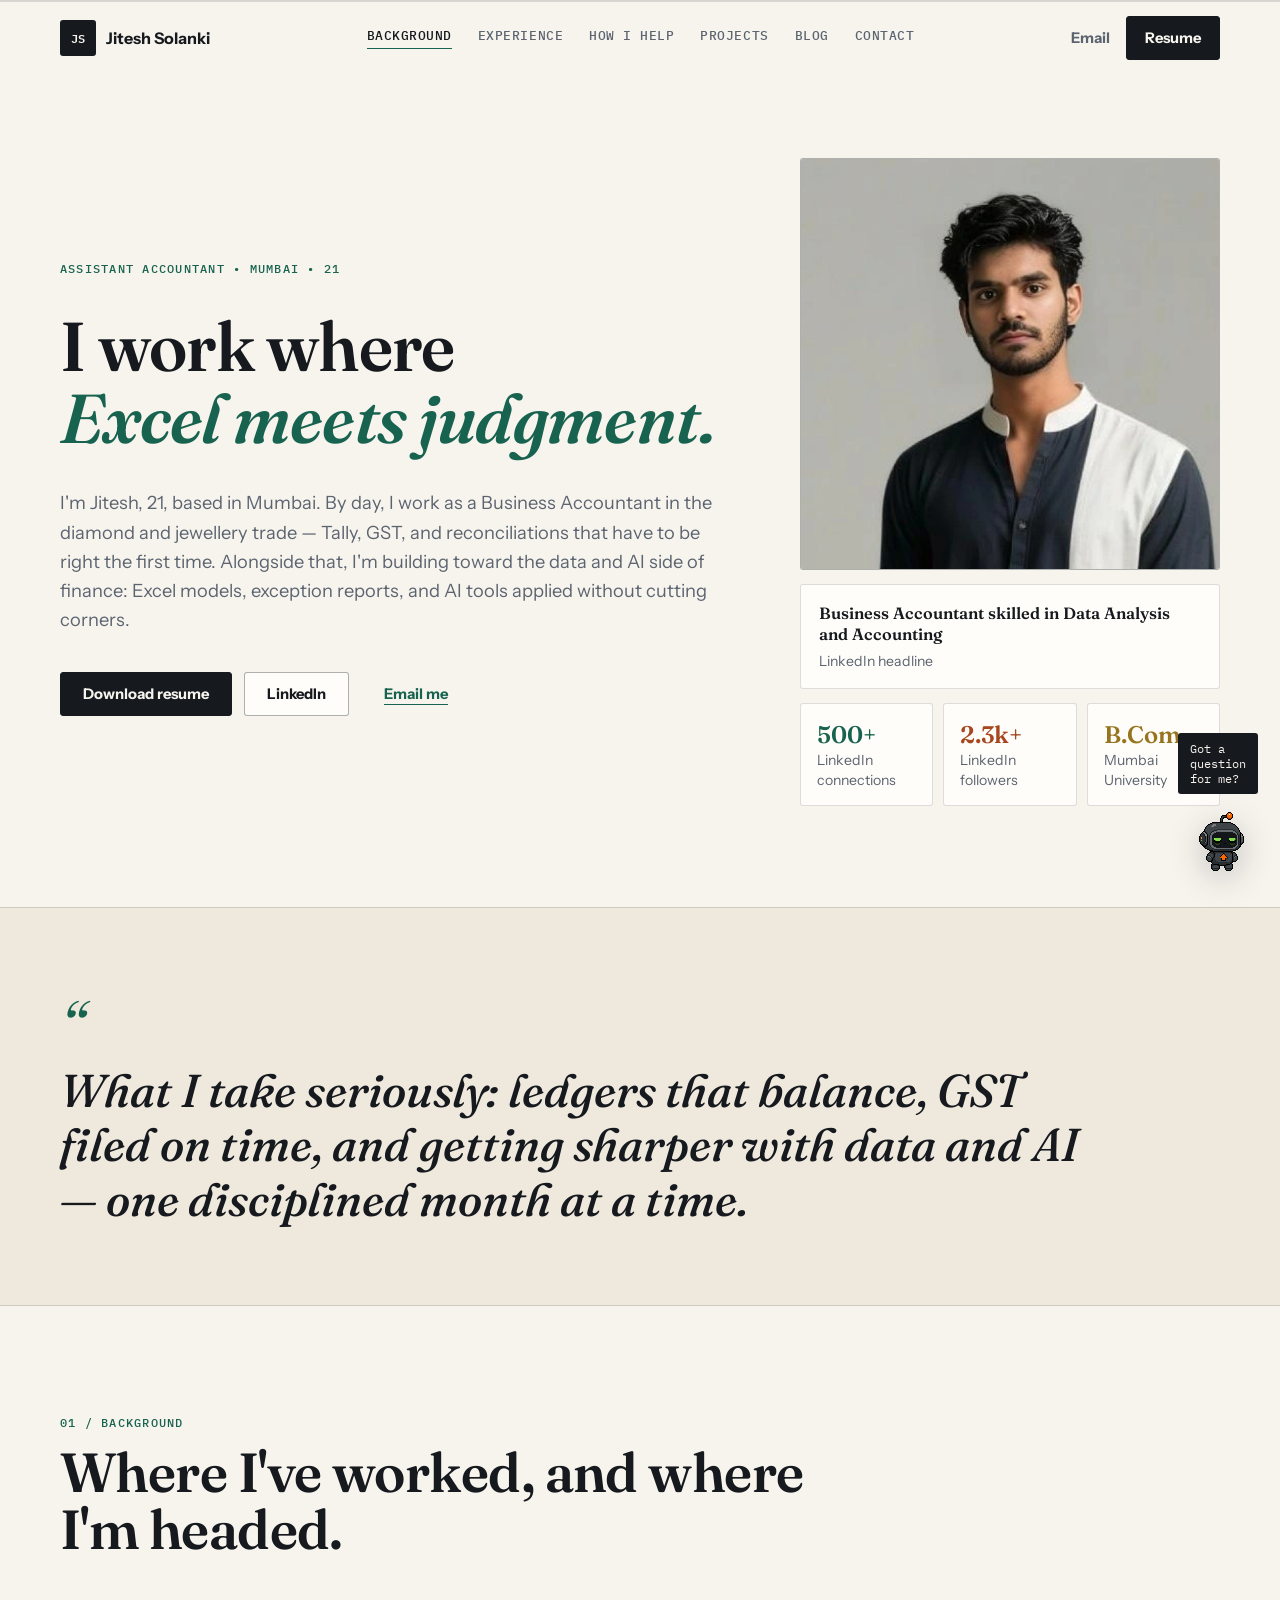
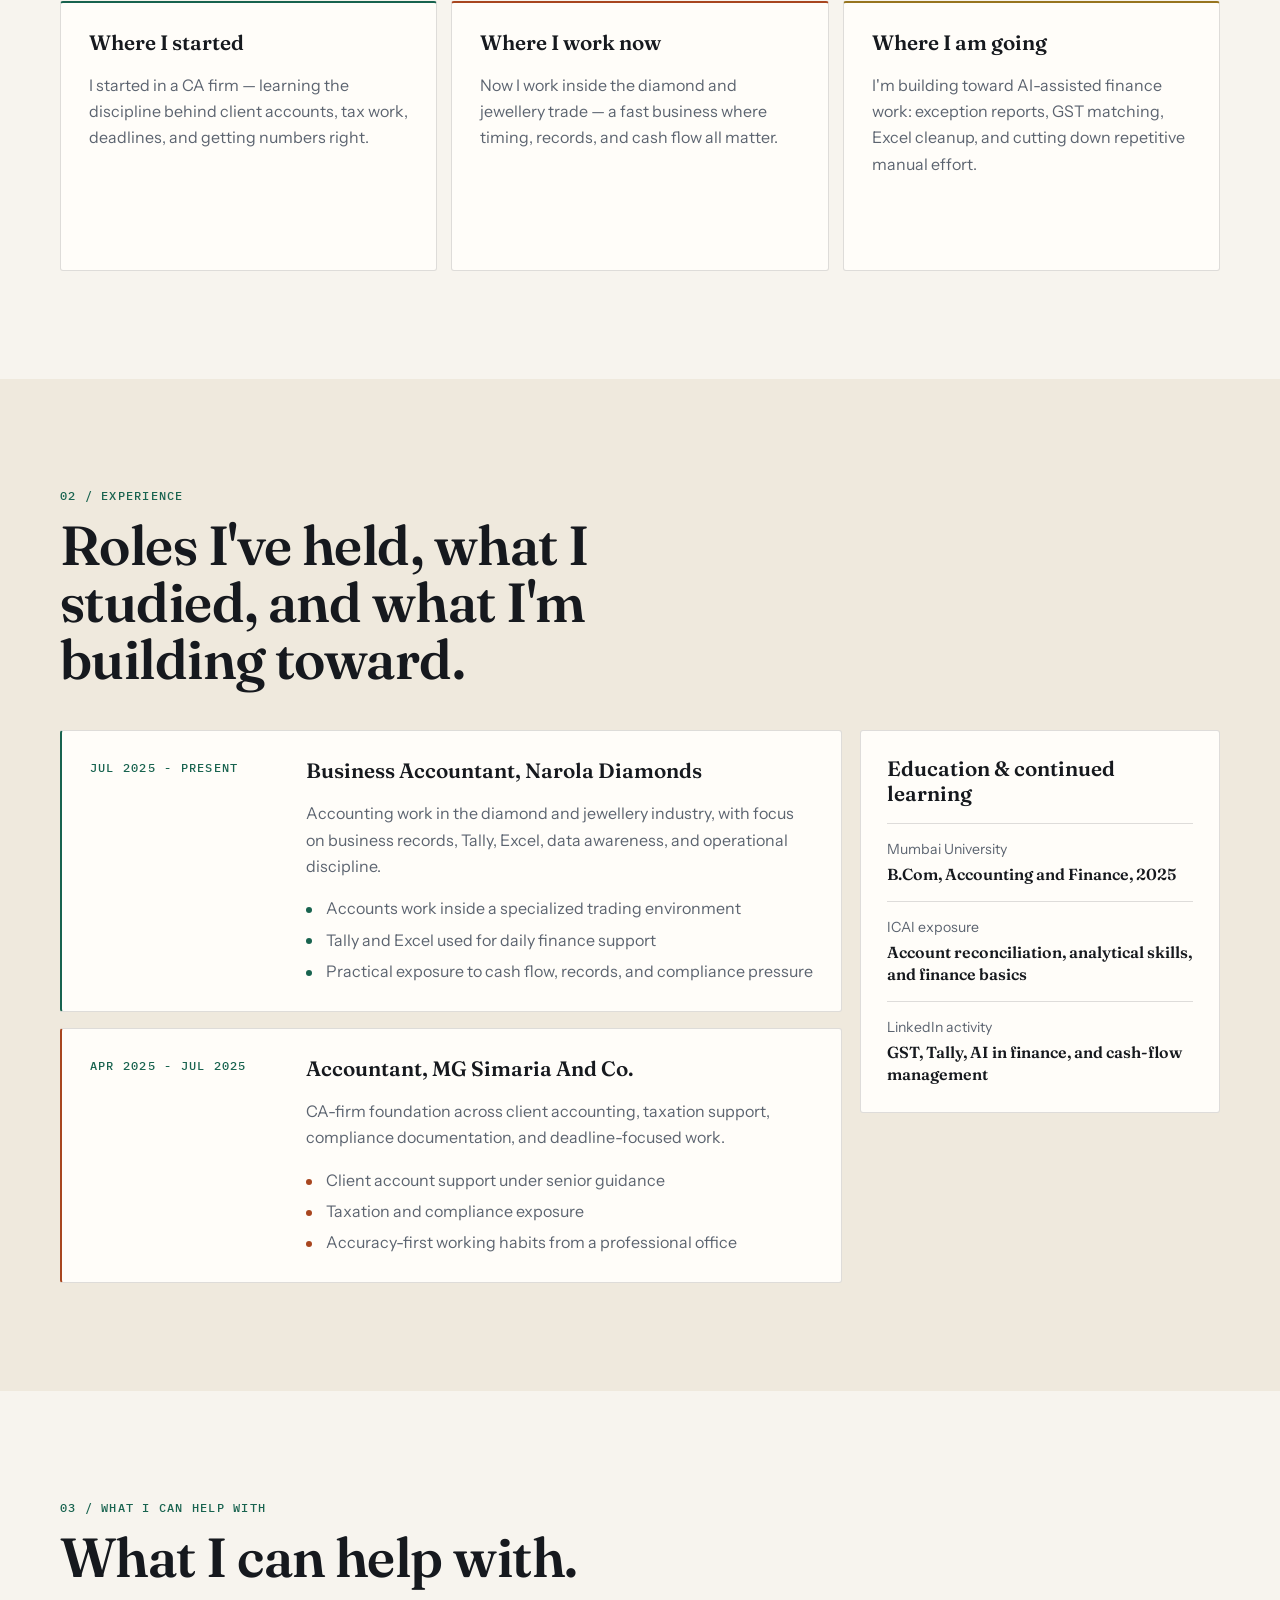
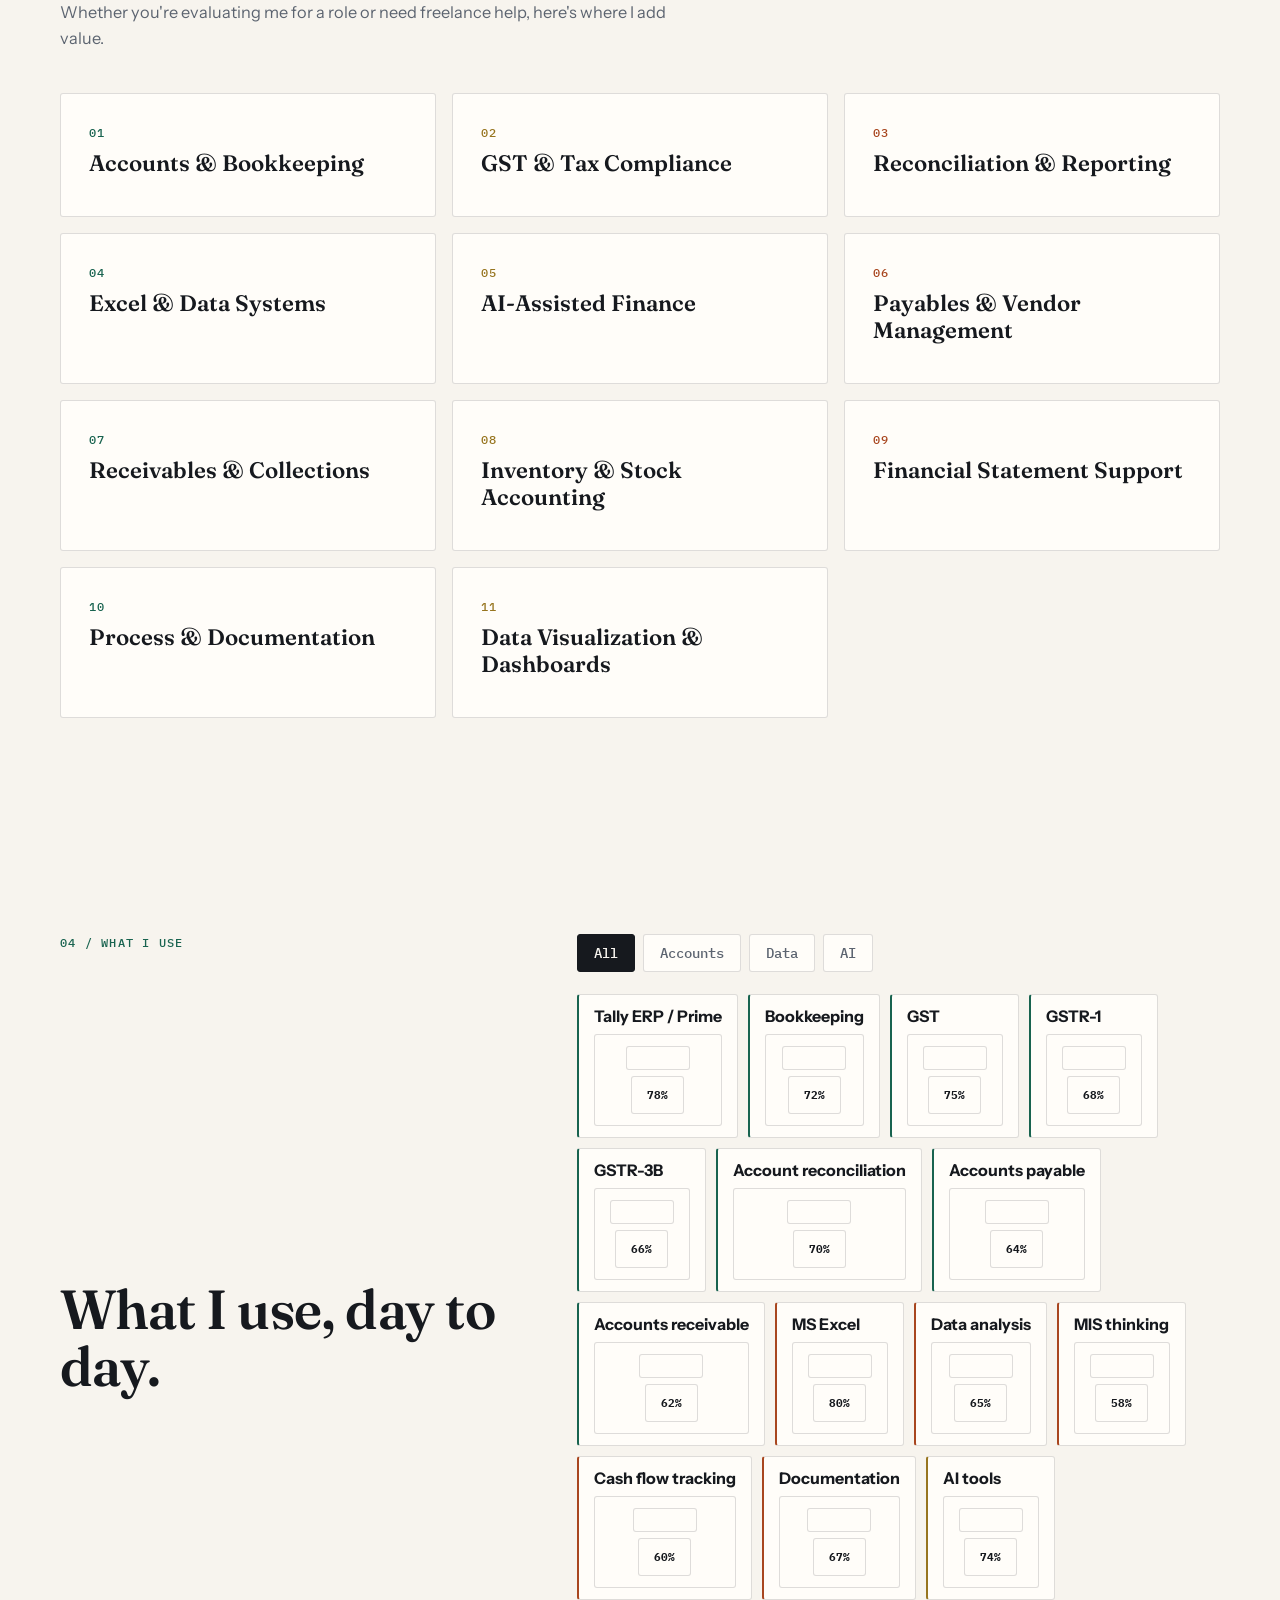
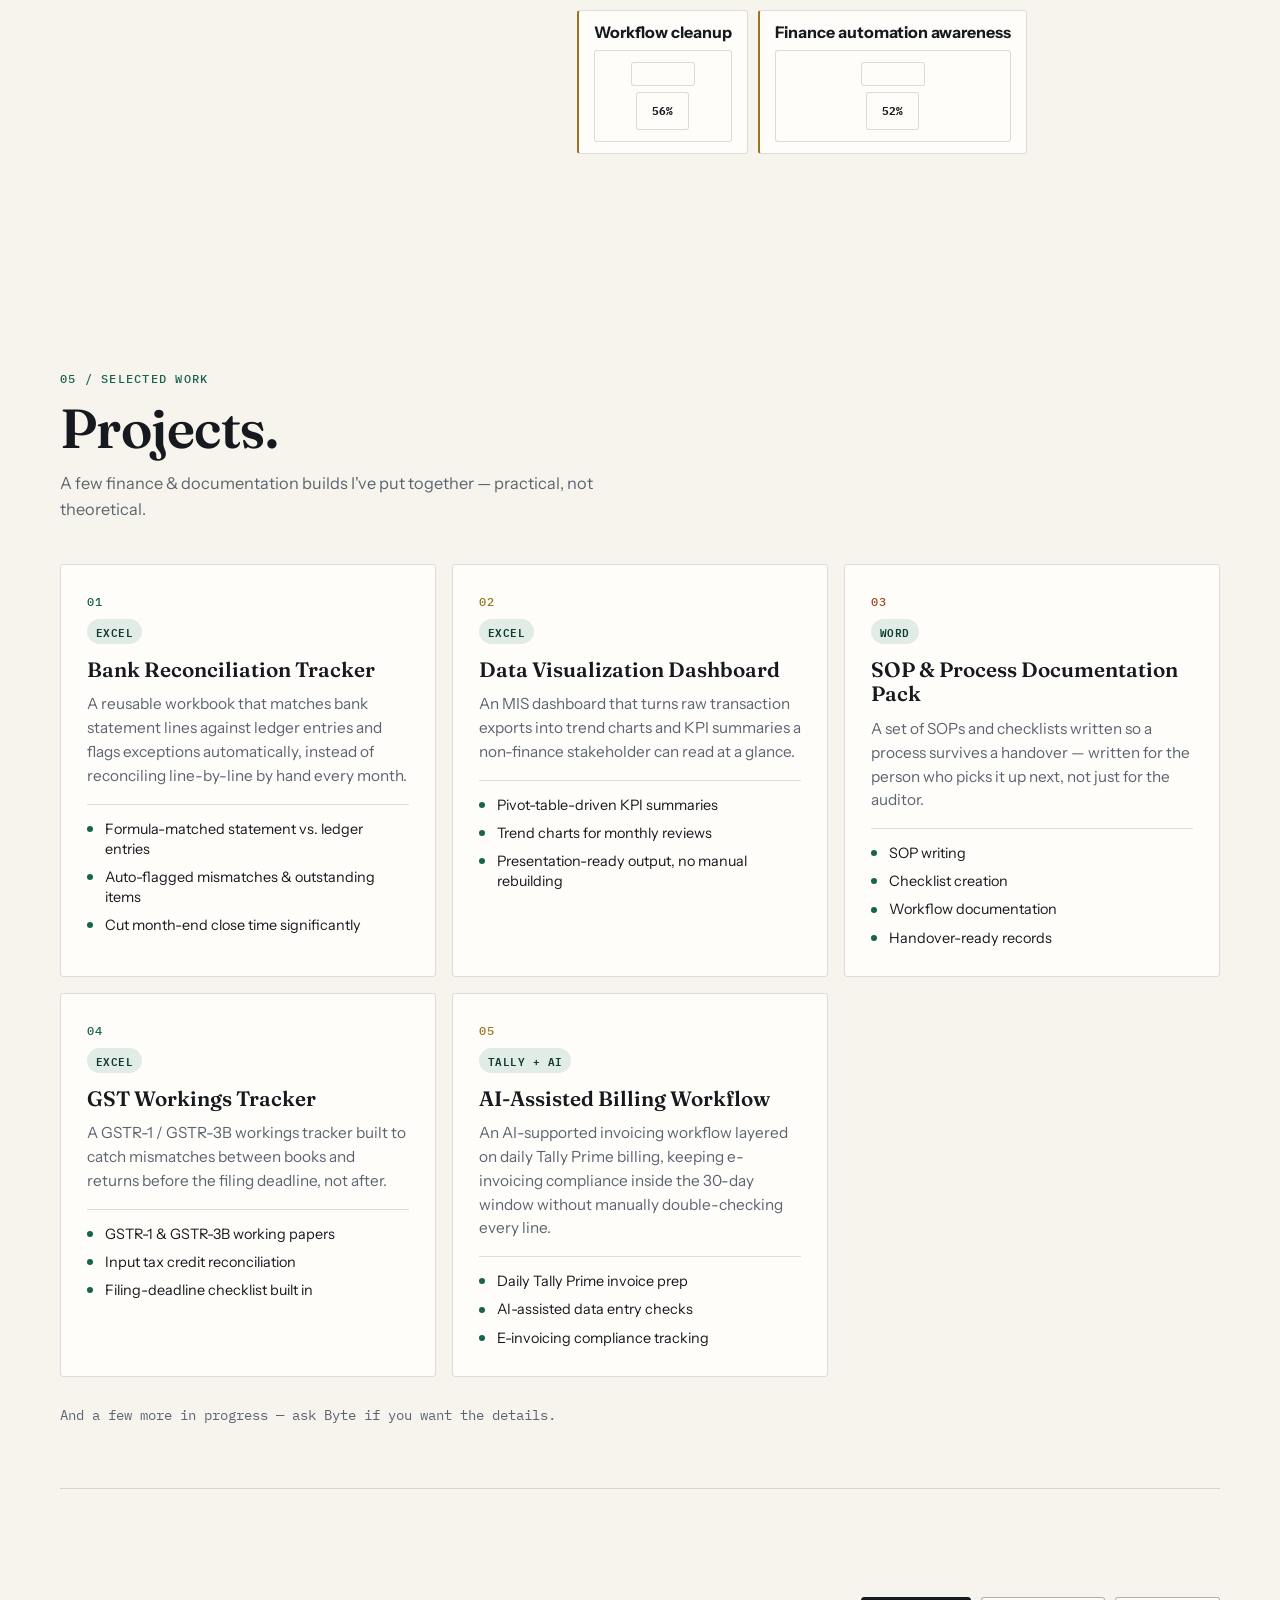
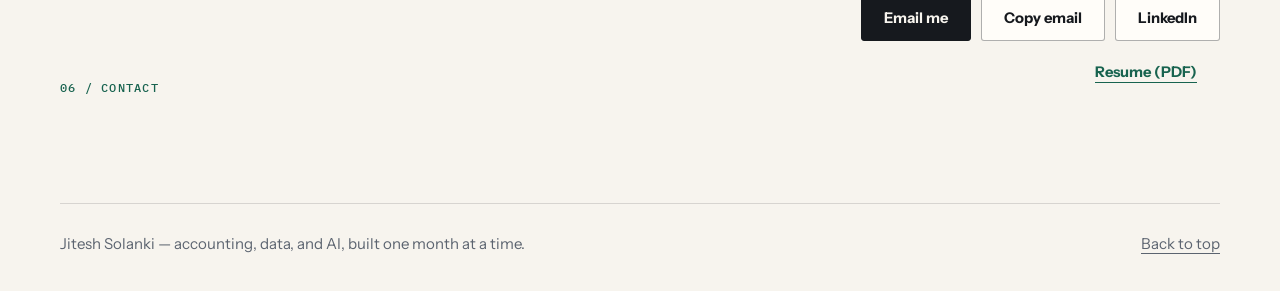
==== commit 42e331a1: "Fix skill bars on touch devices, add Projects section - Skill percentage bars under "What I use" wer" ====
--- a/index.html
+++ b/index.html
@@ -45,6 +45,7 @@
         <a href="#story">Background</a>
         <a href="#proof">Experience</a>
         <a href="#support">How I Help</a>
+        <a href="#projects">Projects</a>
         <a href="blog.html">Blog</a>
         <a href="#contact">Contact</a>
       </nav>
@@ -398,9 +399,77 @@
         </div>
       </section>
 
+      <section id="projects" class="section-shell projects-section">
+        <div class="section-title">
+          <span>05 / Selected work</span>
+          <h2>Projects.</h2>
+          <p>A few finance & documentation builds I've put together — practical, not theoretical.</p>
+        </div>
+
+        <div class="project-grid">
+          <article class="project-card reveal-card" tabindex="0">
+            <span class="project-index">01</span>
+            <span class="project-tool">Excel</span>
+            <h3>Bank Reconciliation Tracker</h3>
+            <p>A reusable workbook that matches bank statement lines against ledger entries and flags exceptions automatically, instead of reconciling line-by-line by hand every month.</p>
+            <ul class="project-points">
+              <li>Formula-matched statement vs. ledger entries</li>
+              <li>Auto-flagged mismatches & outstanding items</li>
+              <li>Cut month-end close time significantly</li>
+            </ul>
+          </article>
+          <article class="project-card reveal-card" tabindex="0">
+            <span class="project-index">02</span>
+            <span class="project-tool">Excel</span>
+            <h3>Data Visualization Dashboard</h3>
+            <p>An MIS dashboard that turns raw transaction exports into trend charts and KPI summaries a non-finance stakeholder can read at a glance.</p>
+            <ul class="project-points">
+              <li>Pivot-table-driven KPI summaries</li>
+              <li>Trend charts for monthly reviews</li>
+              <li>Presentation-ready output, no manual rebuilding</li>
+            </ul>
+          </article>
+          <article class="project-card reveal-card" tabindex="0">
+            <span class="project-index">03</span>
+            <span class="project-tool">Word</span>
+            <h3>SOP & Process Documentation Pack</h3>
+            <p>A set of SOPs and checklists written so a process survives a handover — written for the person who picks it up next, not just for the auditor.</p>
+            <ul class="project-points">
+              <li>SOP writing</li>
+              <li>Checklist creation</li>
+              <li>Workflow documentation</li>
+              <li>Handover-ready records</li>
+            </ul>
+          </article>
+          <article class="project-card reveal-card" tabindex="0">
+            <span class="project-index">04</span>
+            <span class="project-tool">Excel</span>
+            <h3>GST Workings Tracker</h3>
+            <p>A GSTR-1 / GSTR-3B workings tracker built to catch mismatches between books and returns before the filing deadline, not after.</p>
+            <ul class="project-points">
+              <li>GSTR-1 & GSTR-3B working papers</li>
+              <li>Input tax credit reconciliation</li>
+              <li>Filing-deadline checklist built in</li>
+            </ul>
+          </article>
+          <article class="project-card reveal-card" tabindex="0">
+            <span class="project-index">05</span>
+            <span class="project-tool">Tally + AI</span>
+            <h3>AI-Assisted Billing Workflow</h3>
+            <p>An AI-supported invoicing workflow layered on daily Tally Prime billing, keeping e-invoicing compliance inside the 30-day window without manually double-checking every line.</p>
+            <ul class="project-points">
+              <li>Daily Tally Prime invoice prep</li>
+              <li>AI-assisted data entry checks</li>
+              <li>E-invoicing compliance tracking</li>
+            </ul>
+          </article>
+        </div>
+        <p class="project-more">And a few more in progress — ask Byte if you want the details.</p>
+      </section>
+
       <section id="contact" class="contact-section section-shell">
         <div>
-          <span class="contact-kicker">05 / Contact</span>
+          <span class="contact-kicker">06 / Contact</span>
         </div>
         <div class="contact-actions">
           <a class="button primary" href="mailto:jiteshsolankii2005@gmail.com">Email me</a>
--- a/styles.css
+++ b/styles.css
@@ -765,6 +765,116 @@
   }
 }
 
+.projects-section {
+  padding: 108px 0 64px;
+}
+
+.project-grid {
+  display: grid;
+  grid-template-columns: repeat(auto-fit, minmax(290px, 1fr));
+  gap: 16px;
+  margin-top: 36px;
+}
+
+.project-card {
+  display: grid;
+  align-content: start;
+  gap: 10px;
+  padding: 28px 26px;
+  border: 1px solid var(--line);
+  border-radius: var(--radius);
+  background: var(--surface);
+  cursor: default;
+  transition: border-color 320ms var(--ease-smooth), transform 320ms var(--ease-smooth), box-shadow 360ms var(--ease-smooth);
+}
+
+.project-card:hover,
+.project-card:focus-within {
+  border-color: var(--ink);
+  box-shadow: var(--shadow);
+  transform: translateY(-3px);
+}
+
+.project-card:nth-child(3n+2):hover,
+.project-card:nth-child(3n+2):focus-within { border-color: var(--gold); }
+.project-card:nth-child(3n):hover,
+.project-card:nth-child(3n):focus-within { border-color: var(--rust); }
+
+.project-index {
+  color: var(--accent);
+  font-family: "IBM Plex Mono", monospace;
+  font-size: 0.78rem;
+  font-weight: 500;
+  letter-spacing: 0.1em;
+}
+
+.project-card:nth-child(3n+2) .project-index { color: var(--gold); }
+.project-card:nth-child(3n) .project-index { color: var(--rust); }
+
+.project-tool {
+  justify-self: start;
+  font-family: "IBM Plex Mono", monospace;
+  font-size: 0.7rem;
+  font-weight: 600;
+  text-transform: uppercase;
+  letter-spacing: 0.04em;
+  color: var(--accent-ink);
+  background: var(--accent-soft);
+  padding: 3px 9px;
+  border-radius: 999px;
+}
+
+.project-card h3 {
+  margin: 4px 0 0;
+  color: var(--ink);
+  font-family: "Fraunces", Georgia, serif;
+  font-size: 1.3rem;
+  font-weight: 600;
+  line-height: 1.18;
+}
+
+.project-card > p {
+  margin: 0;
+  color: var(--muted);
+  font-size: 0.96rem;
+  line-height: 1.55;
+}
+
+.project-points {
+  display: grid;
+  gap: 8px;
+  margin: 6px 0 0;
+  padding: 14px 0 0;
+  border-top: 1px solid var(--line);
+  list-style: none;
+}
+
+.project-points li {
+  position: relative;
+  padding-left: 18px;
+  color: var(--ink);
+  font-size: 0.9rem;
+  line-height: 1.4;
+}
+
+.project-points li::before {
+  position: absolute;
+  left: 0;
+  top: 0.5em;
+  width: 6px;
+  height: 6px;
+  border-radius: 50%;
+  background: var(--accent);
+  content: "";
+}
+
+.project-more {
+  margin: 28px 0 0;
+  color: var(--muted);
+  font-size: 0.9rem;
+  font-family: "IBM Plex Mono", monospace;
+}
+
 .skills-section {
   padding: 108px 0;
   background: var(--bg);
@@ -835,22 +945,13 @@
   display: flex;
   align-items: center;
   gap: 6px;
-  max-height: 0;
-  opacity: 0;
-  margin-top: 0;
-  overflow: hidden;
-  transition: max-height 240ms var(--ease-smooth), opacity 200ms var(--ease-smooth), margin-top 240ms var(--ease-smooth);
-}
-
-.skill-cloud span:hover .skill-bar-wrap,
-.skill-cloud span:focus-visible .skill-bar-wrap {
-  max-height: 20px;
-  opacity: 1;
   margin-top: 8px;
+  width: 100%;
 }
 
 .skill-bar {
   flex: 1;
+  min-width: 64px;
   height: 4px;
   border-radius: 999px;
   background: var(--line);
@@ -866,7 +967,11 @@
   border-radius: 999px;
   transform: scaleX(0);
   transform-origin: left;
-  transition: transform 420ms var(--ease-smooth);
+  transition: transform 620ms var(--ease-smooth);
+}
+
+.skill-bar.is-filled::after {
+  transform: scaleX(1);
 }
 
 .skill-cloud span:hover .skill-bar::after,
--- a/pet-widget.css
+++ b/pet-widget.css
@@ -64,7 +64,7 @@
   position: fixed;
   z-index: 501;
   width: min(320px, calc(100vw - 44px));
-  max-height: 60vh;
+  height: min(60vh, 440px);
   display: none;
   flex-direction: column;
   background: var(--surface);
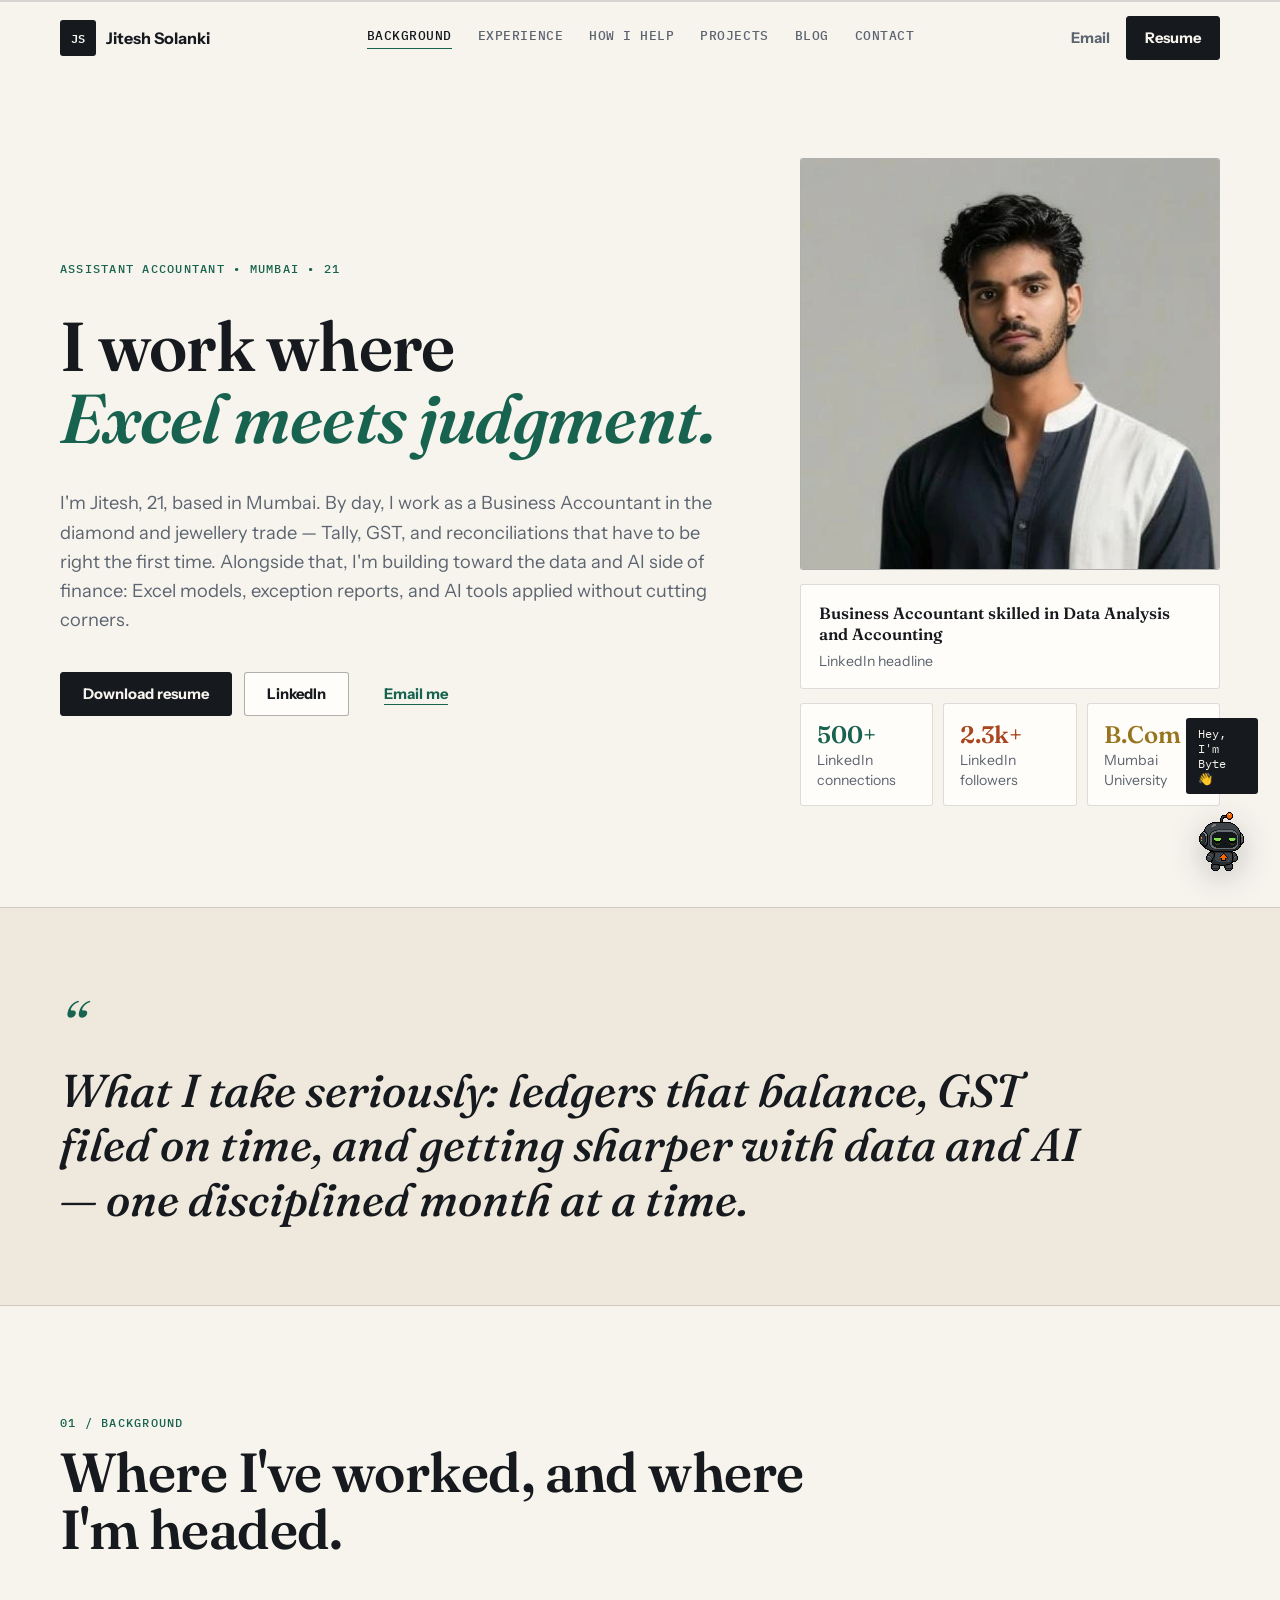
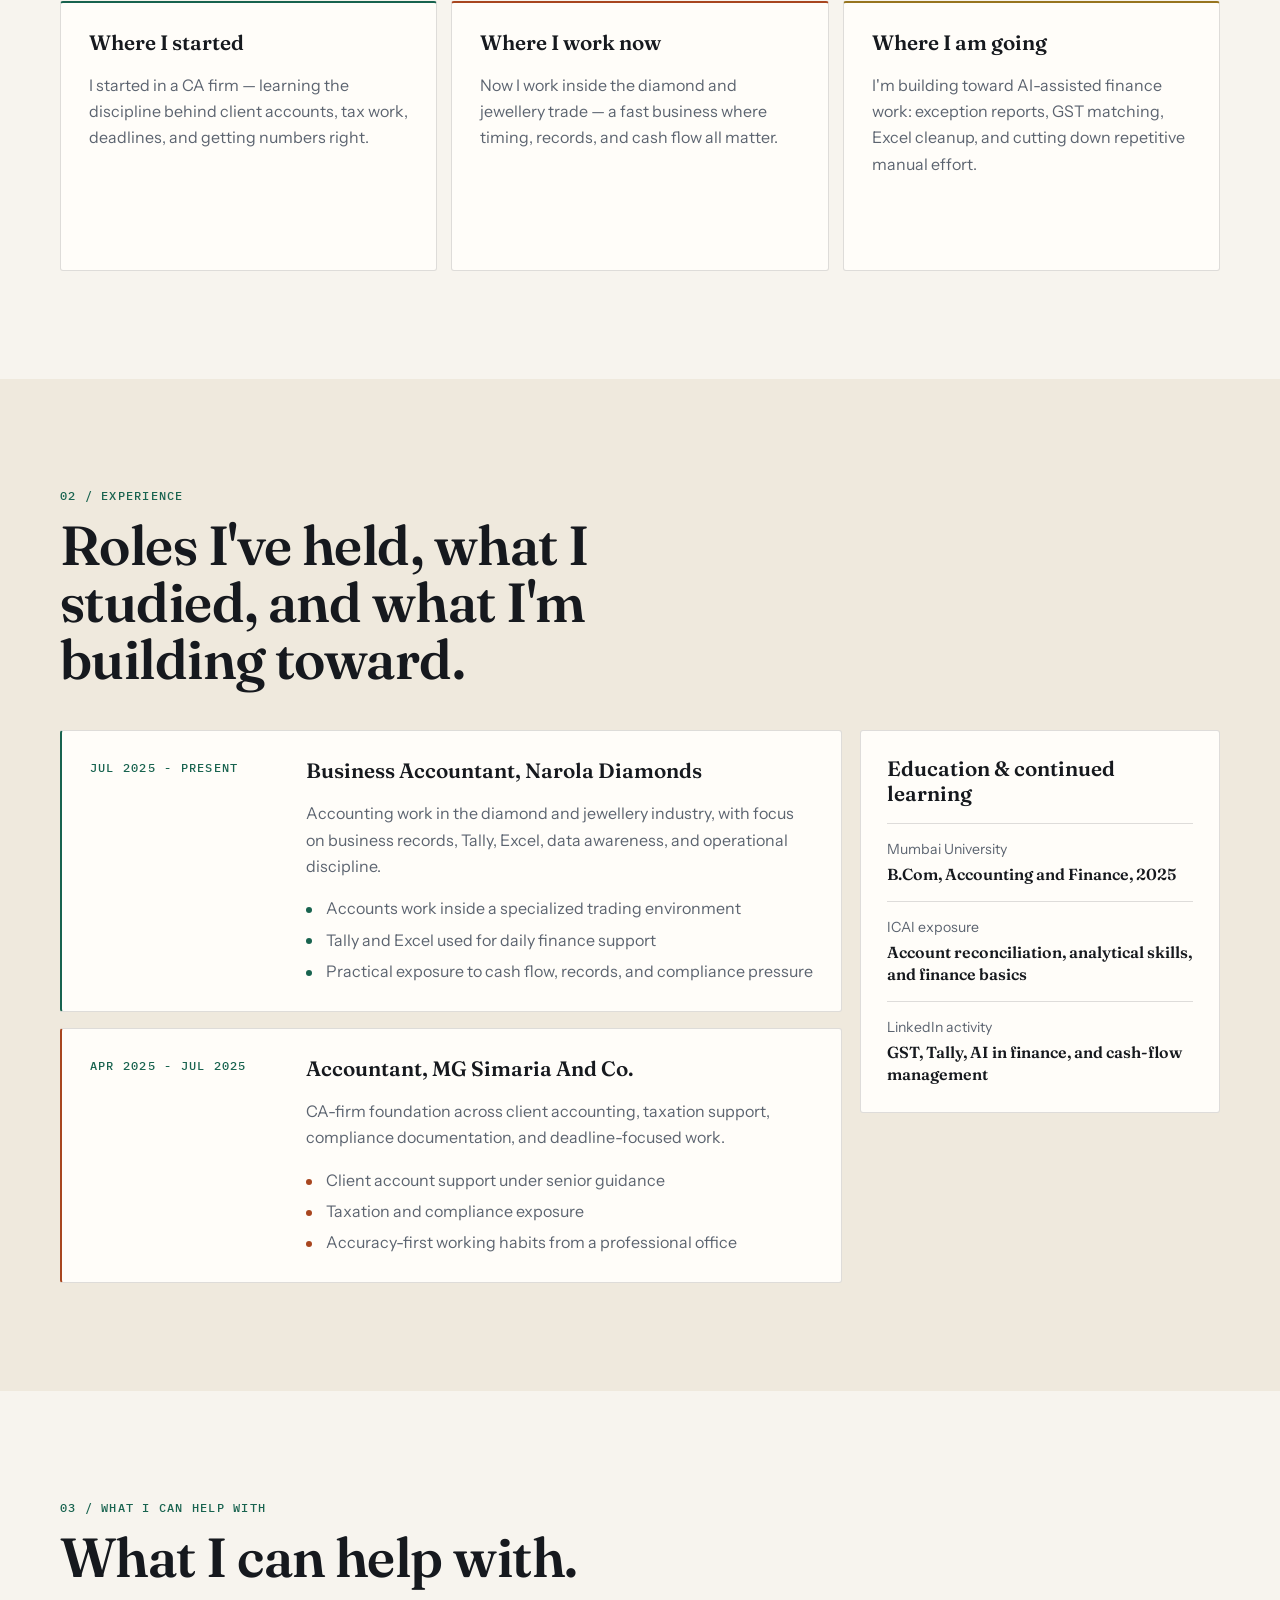
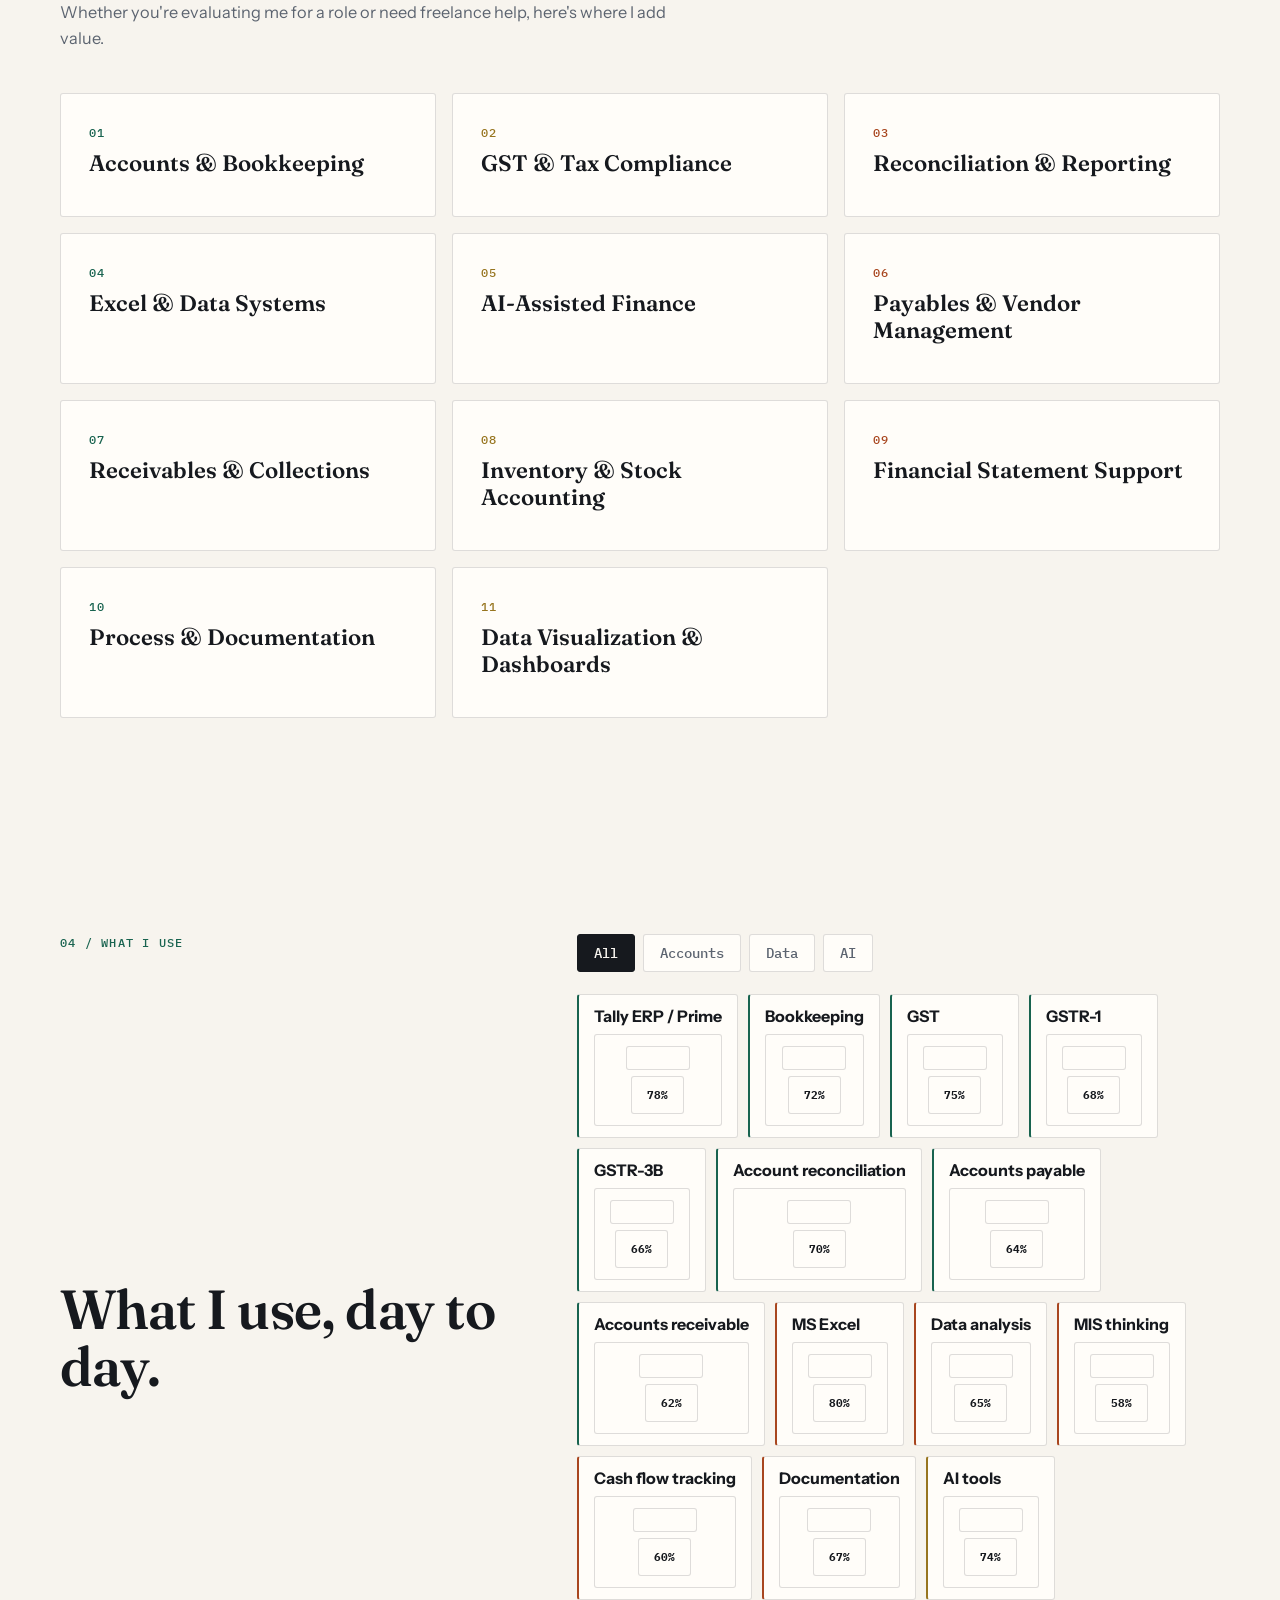
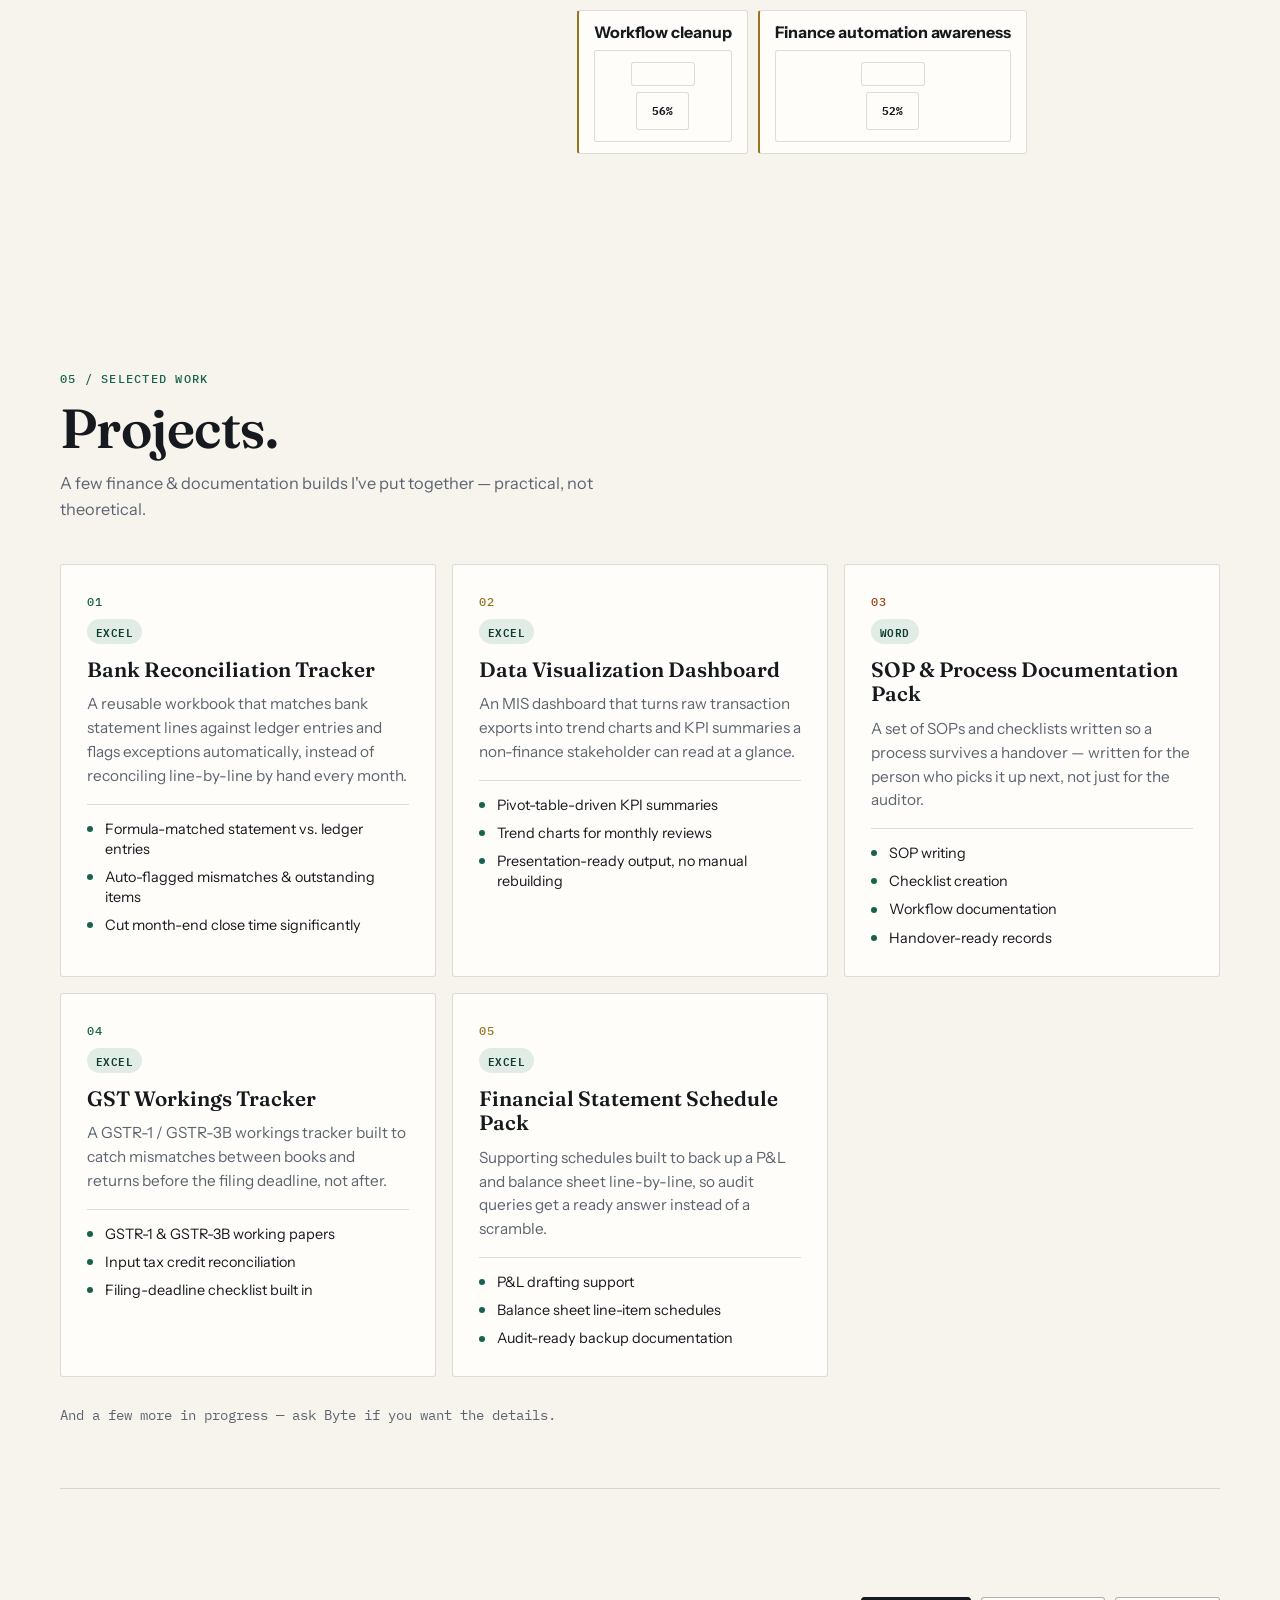
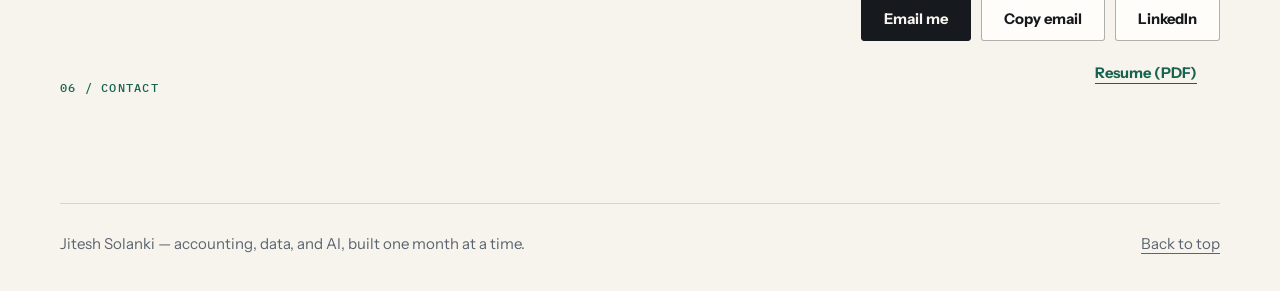
==== commit 954a339c: "Swap AI-billing project card for a more professional accounting one Replaced "AI-Assisted Billing Wo" ====
--- a/index.html
+++ b/index.html
@@ -454,13 +454,13 @@
           </article>
           <article class="project-card reveal-card" tabindex="0">
             <span class="project-index">05</span>
-            <span class="project-tool">Tally + AI</span>
-            <h3>AI-Assisted Billing Workflow</h3>
-            <p>An AI-supported invoicing workflow layered on daily Tally Prime billing, keeping e-invoicing compliance inside the 30-day window without manually double-checking every line.</p>
+            <span class="project-tool">Excel</span>
+            <h3>Financial Statement Schedule Pack</h3>
+            <p>Supporting schedules built to back up a P&L and balance sheet line-by-line, so audit queries get a ready answer instead of a scramble.</p>
             <ul class="project-points">
-              <li>Daily Tally Prime invoice prep</li>
-              <li>AI-assisted data entry checks</li>
-              <li>E-invoicing compliance tracking</li>
+              <li>P&L drafting support</li>
+              <li>Balance sheet line-item schedules</li>
+              <li>Audit-ready backup documentation</li>
             </ul>
           </article>
         </div>
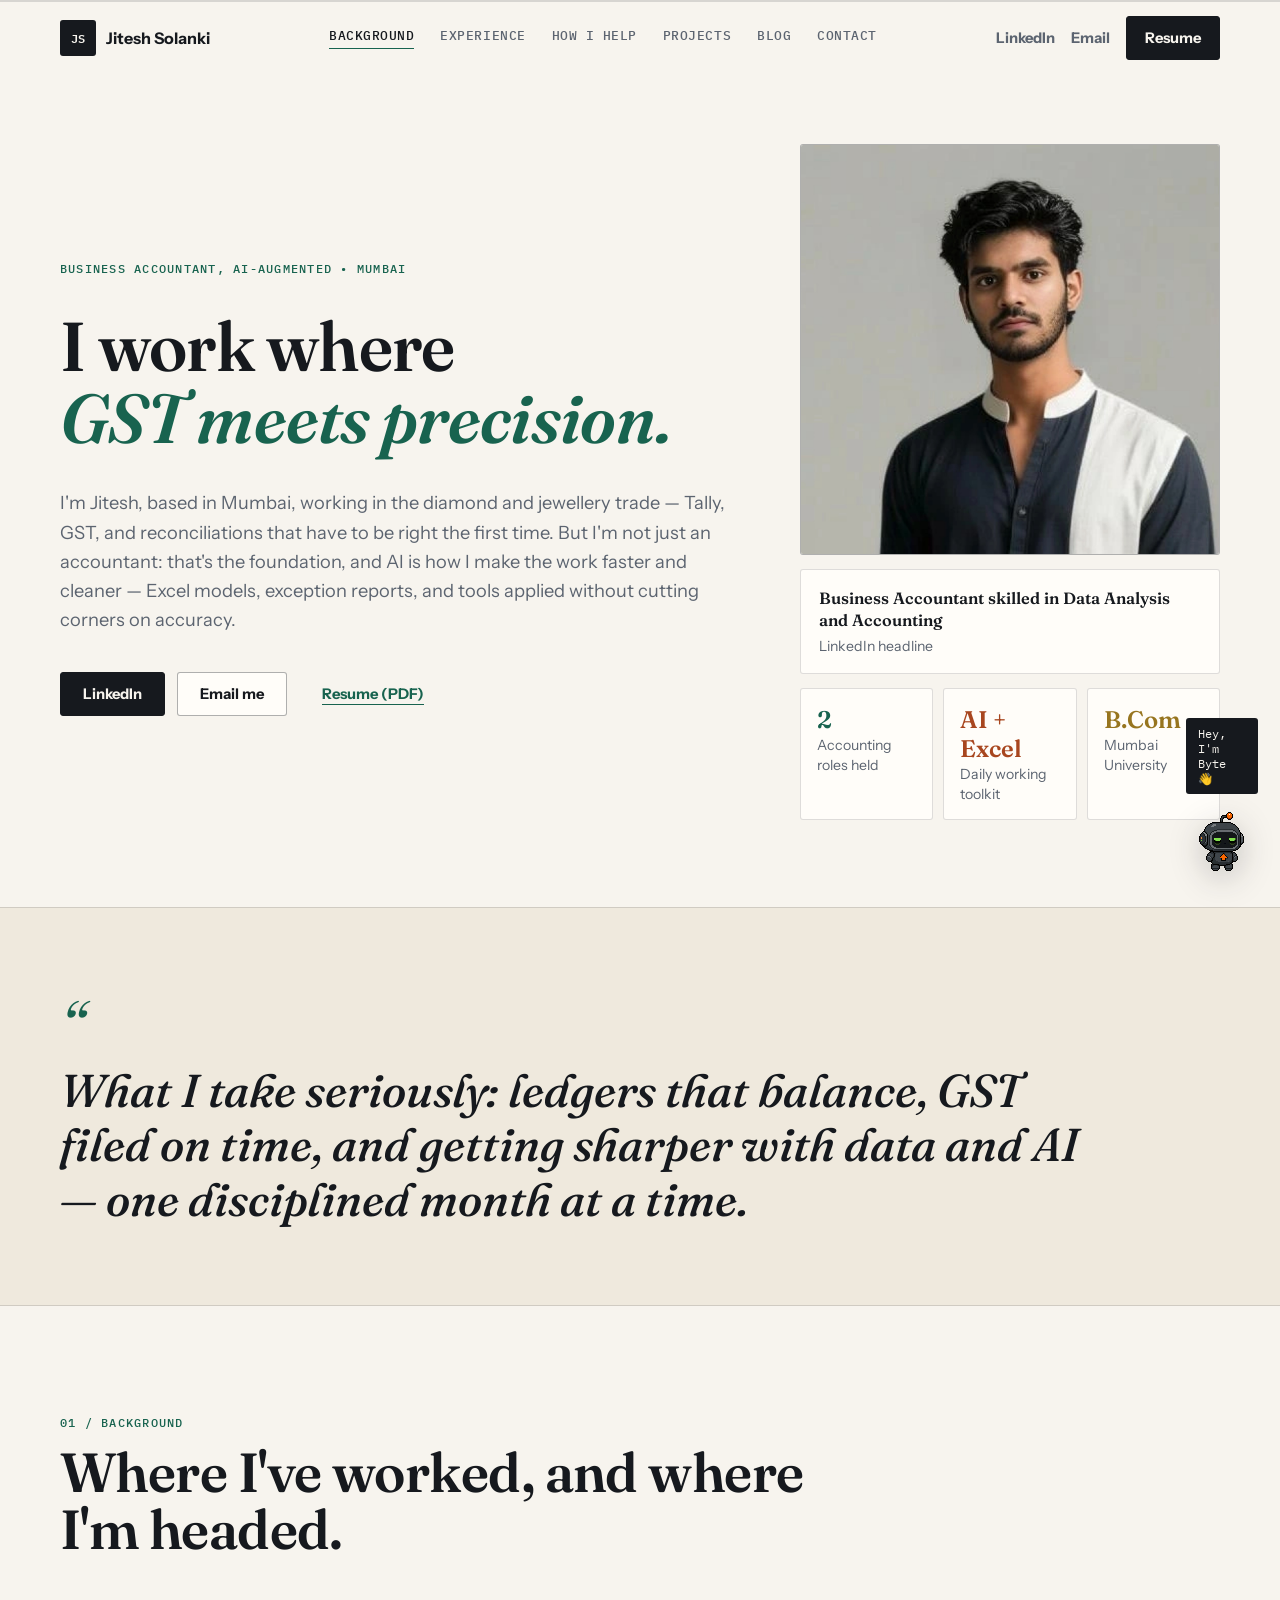
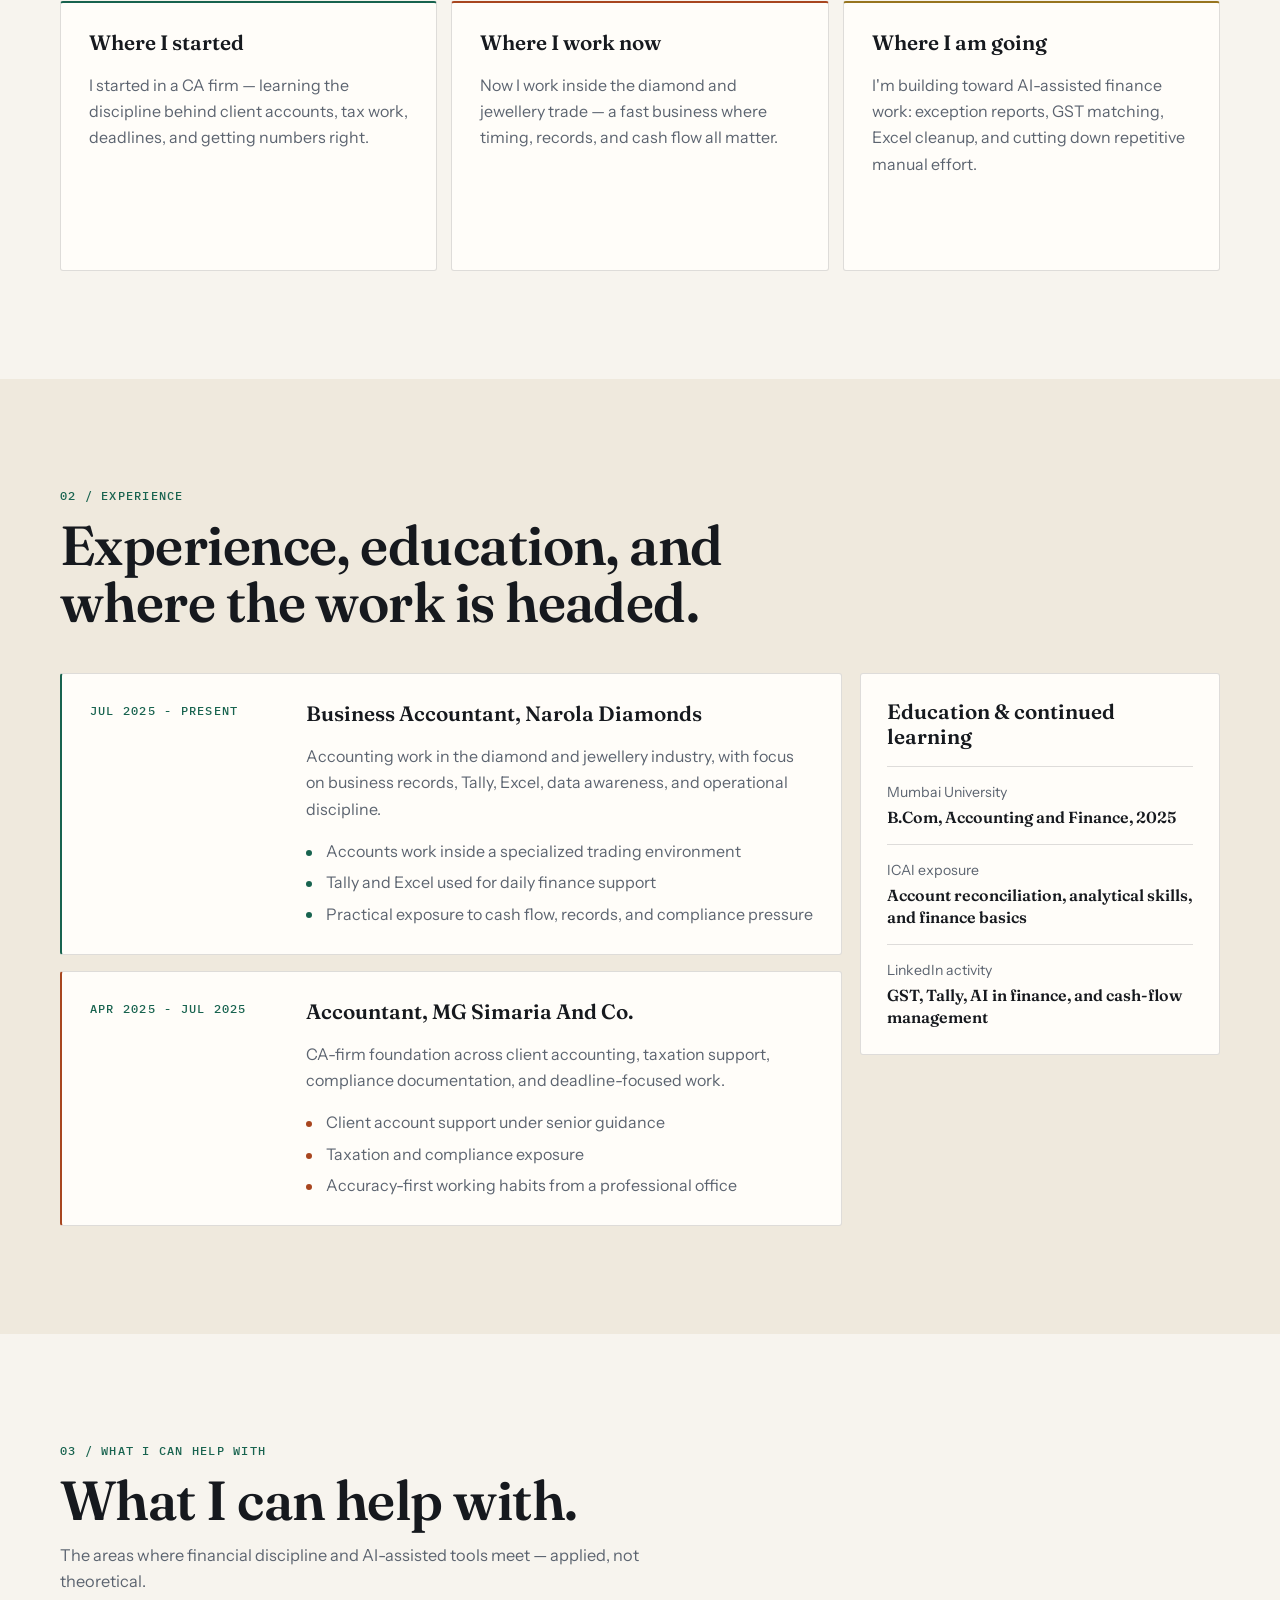
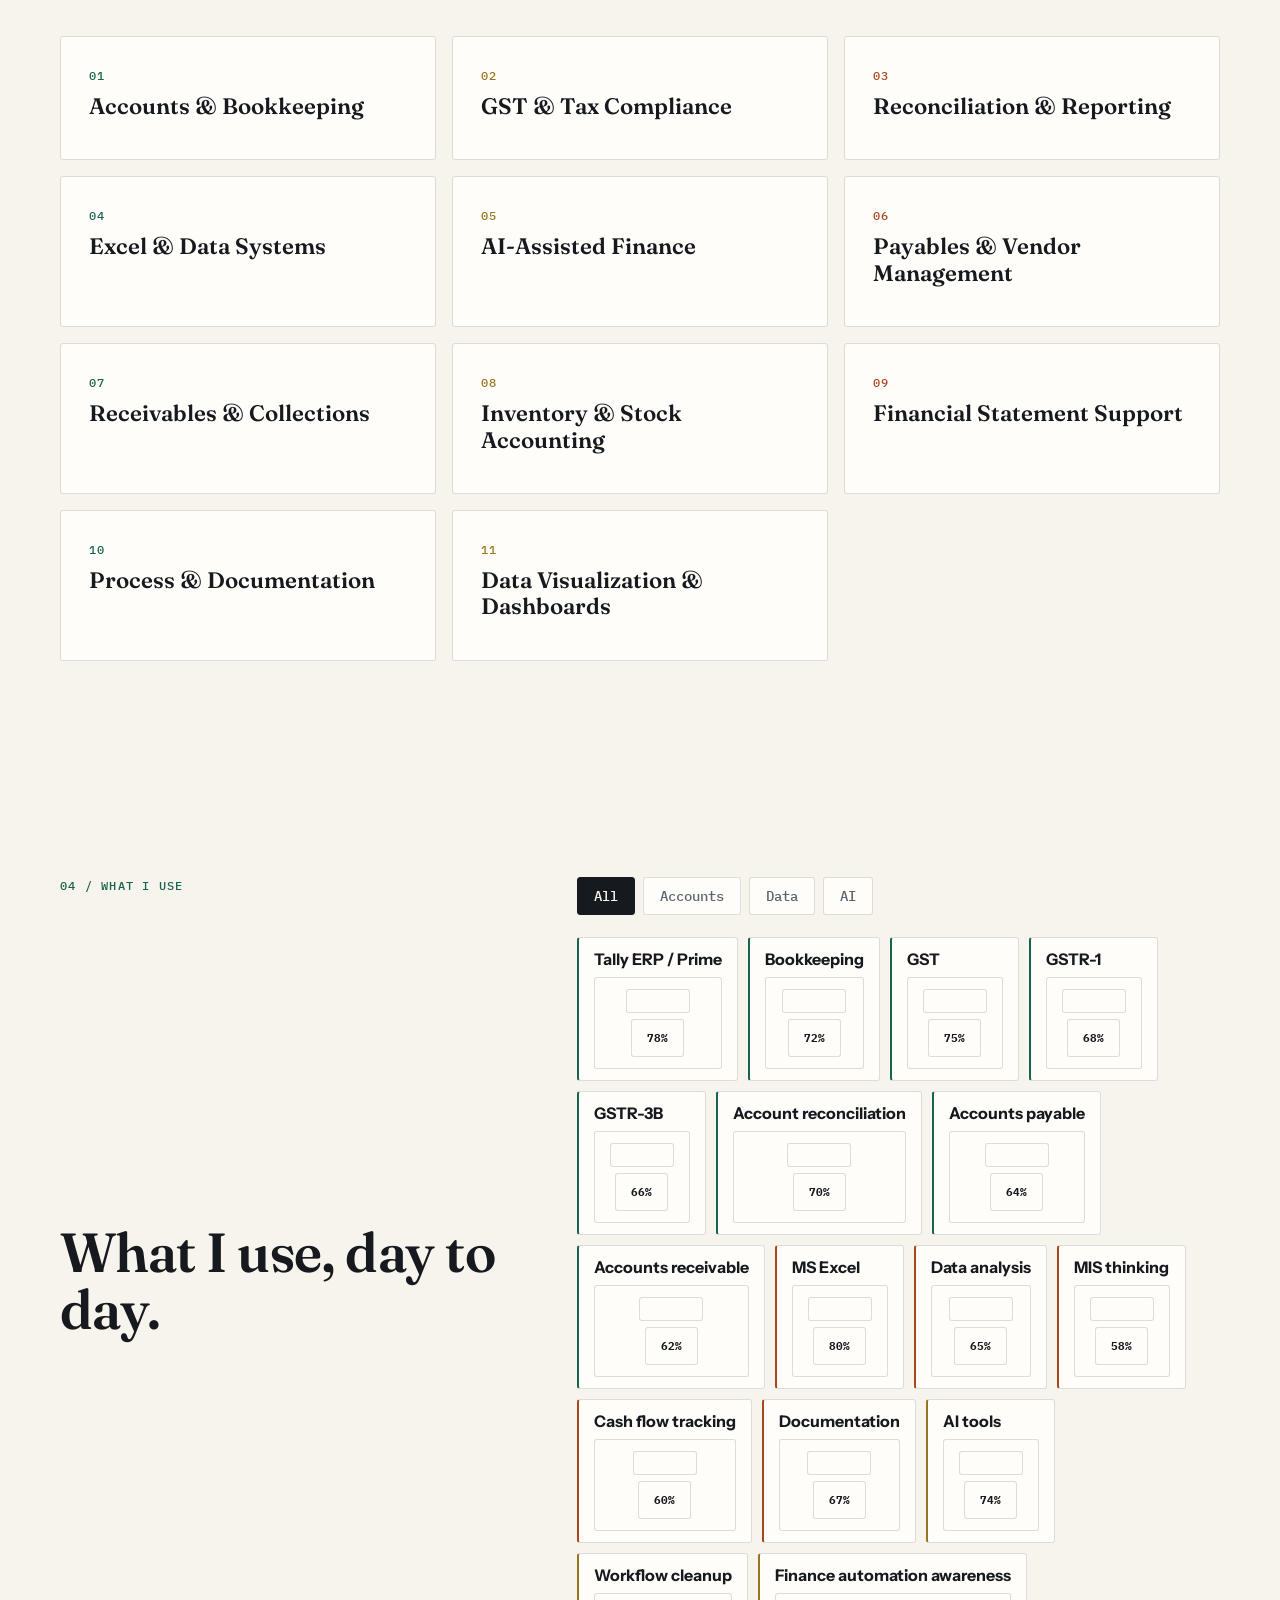
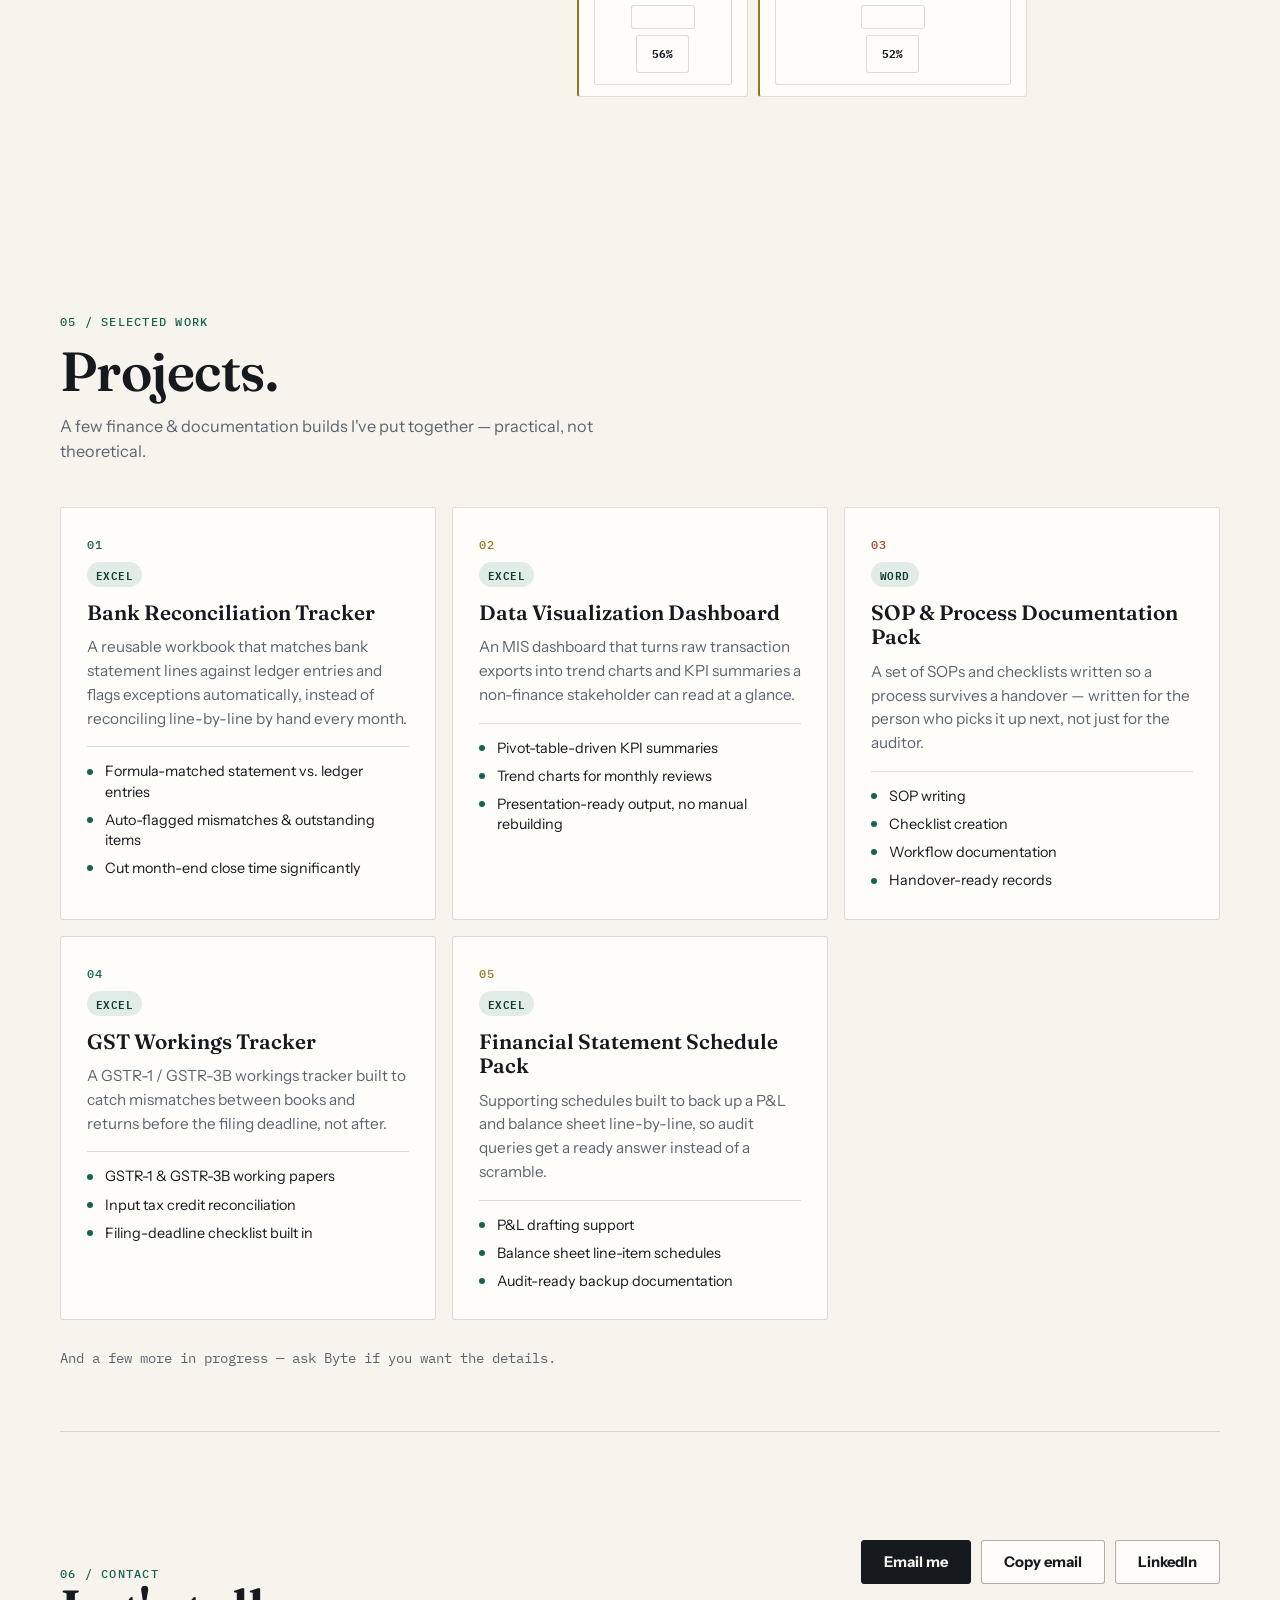
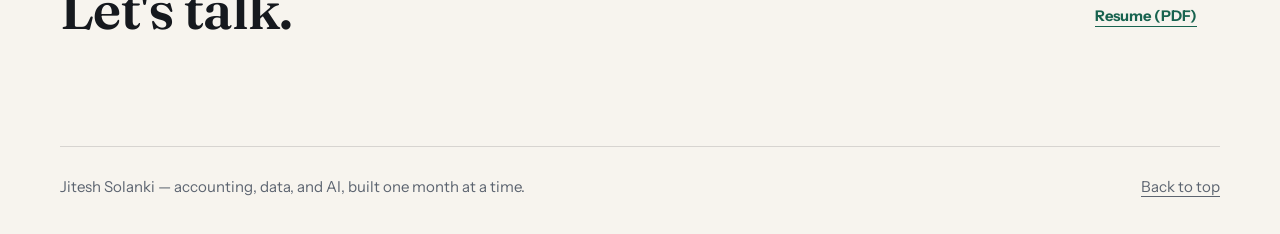
==== commit a14cc6f8: "Tone down job-hunting feel, add LinkedIn header link, sharpen AI positioning - Added a top-right Lin" ====
--- a/index.html
+++ b/index.html
@@ -50,6 +50,7 @@
         <a href="#contact">Contact</a>
       </nav>
       <div class="header-actions">
+        <a class="header-link" href="https://www.linkedin.com/in/jitesh-solanki-805598375/" target="_blank" rel="noreferrer">LinkedIn</a>
         <a class="header-link" href="mailto:jiteshsolankii2005@gmail.com">Email</a>
         <a class="header-action" href="assets/Jitesh_Solanki_Resume.pdf" download>Resume</a>
       </div>
@@ -58,23 +59,23 @@
     <main id="top">
       <section class="hero section-shell">
         <div class="hero-copy reveal-card">
-          <p class="intro-line">Assistant Accountant • Mumbai • 21</p>
+          <p class="intro-line">Business Accountant, AI-Augmented • Mumbai</p>
           <h1>
             I work where
             <span data-rotator>accounts meet data.</span>
           </h1>
           <p class="hero-lede">
-            I'm Jitesh, 21, based in Mumbai. By day, I work as a Business
-            Accountant in the diamond and jewellery trade — Tally, GST, and
-            reconciliations that have to be right the first time. Alongside
-            that, I'm building toward the data and AI side of finance: Excel
-            models, exception reports, and AI tools applied without cutting
-            corners.
+            I'm Jitesh, based in Mumbai, working in the diamond and jewellery
+            trade — Tally, GST, and reconciliations that have to be right the
+            first time. But I'm not just an accountant: that's the
+            foundation, and AI is how I make the work faster and cleaner —
+            Excel models, exception reports, and tools applied without
+            cutting corners on accuracy.
           </p>
           <div class="hero-actions" aria-label="Primary actions">
-            <a class="button primary" href="assets/Jitesh_Solanki_Resume.pdf" download>Download resume</a>
-            <a class="button secondary" href="https://www.linkedin.com/in/jitesh-solanki-805598375/" target="_blank" rel="noreferrer">LinkedIn</a>
-            <a class="button ghost" href="mailto:jiteshsolankii2005@gmail.com">Email me</a>
+            <a class="button primary" href="https://www.linkedin.com/in/jitesh-solanki-805598375/" target="_blank" rel="noreferrer">LinkedIn</a>
+            <a class="button secondary" href="mailto:jiteshsolankii2005@gmail.com">Email me</a>
+            <a class="button ghost" href="assets/Jitesh_Solanki_Resume.pdf" download>Resume (PDF)</a>
           </div>
         </div>
 
@@ -94,12 +95,12 @@
           </div>
           <div class="mini-metrics">
             <div>
-              <strong>500+</strong>
-              <span>LinkedIn connections</span>
+              <strong>2</strong>
+              <span>Accounting roles held</span>
             </div>
             <div>
-              <strong>2.3k+</strong>
-              <span>LinkedIn followers</span>
+              <strong>AI + Excel</strong>
+              <span>Daily working toolkit</span>
             </div>
             <div>
               <strong>B.Com</strong>
@@ -152,7 +153,7 @@
         <div class="section-shell">
           <div class="section-title compact">
             <span>02 / Experience</span>
-            <h2>Roles I've held, what I studied, and what I'm building toward.</h2>
+            <h2>Experience, education, and where the work is headed.</h2>
           </div>
 
           <div class="proof-layout">
@@ -214,7 +215,7 @@
         <div class="section-title">
           <span>03 / What I can help with</span>
           <h2>What I can help with.</h2>
-          <p>Whether you're evaluating me for a role or need freelance help, here's where I add value.</p>
+          <p>The areas where financial discipline and AI-assisted tools meet — applied, not theoretical.</p>
         </div>
 
         <div class="feature-grid">
@@ -470,6 +471,7 @@
       <section id="contact" class="contact-section section-shell">
         <div>
           <span class="contact-kicker">06 / Contact</span>
+          <h2>Let's talk.</h2>
         </div>
         <div class="contact-actions">
           <a class="button primary" href="mailto:jiteshsolankii2005@gmail.com">Email me</a>
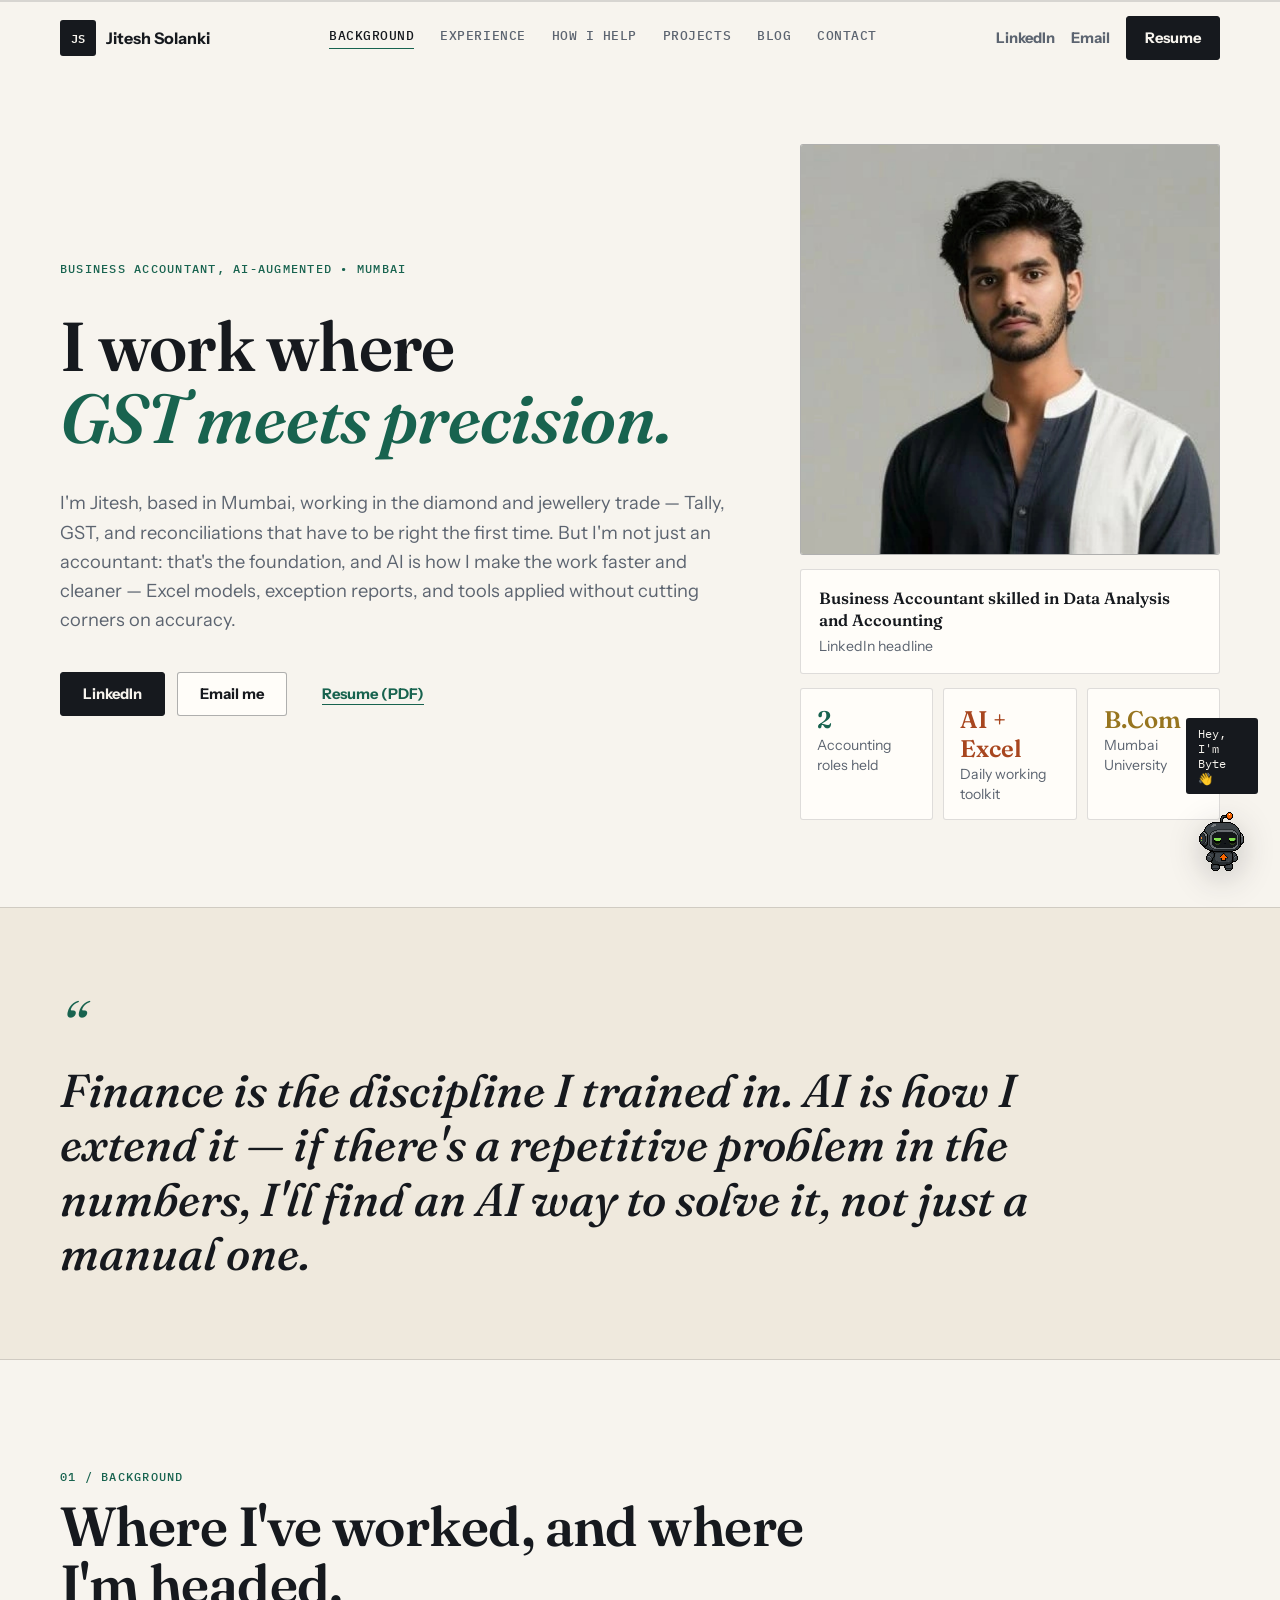
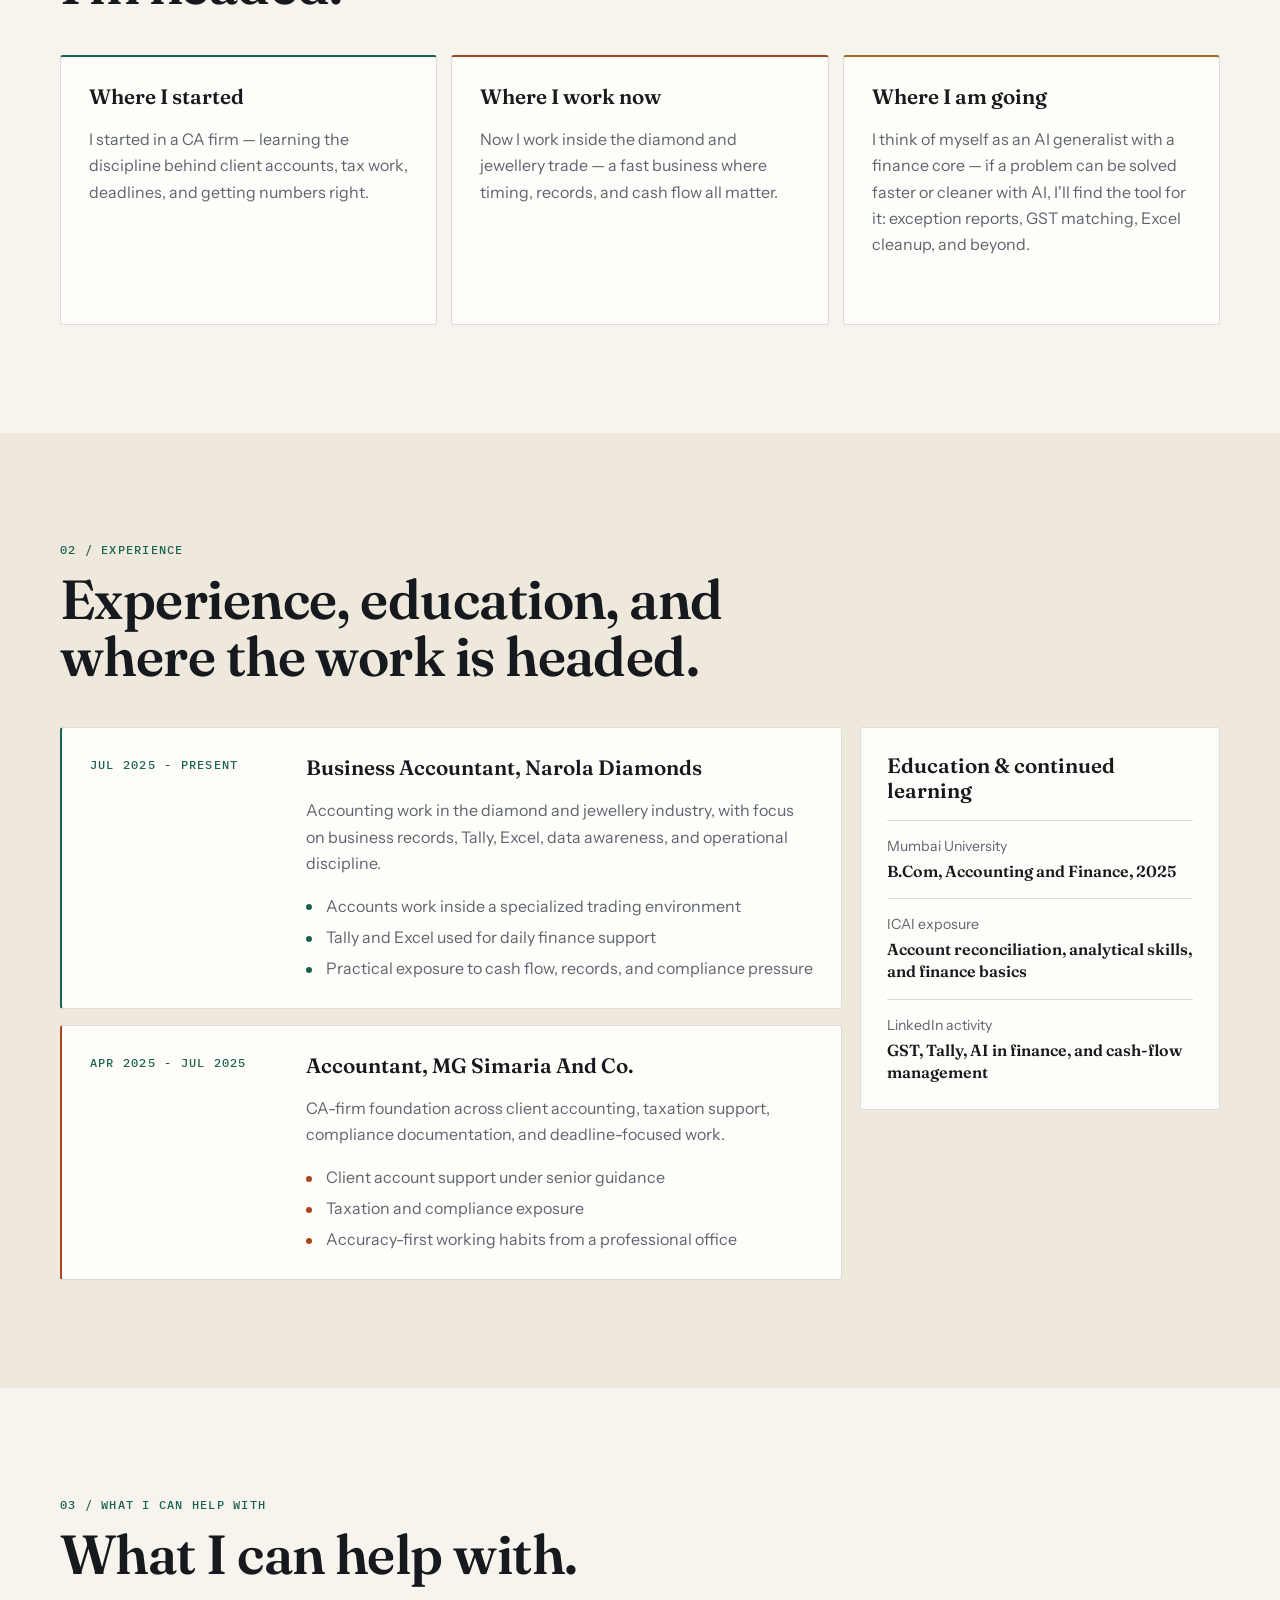
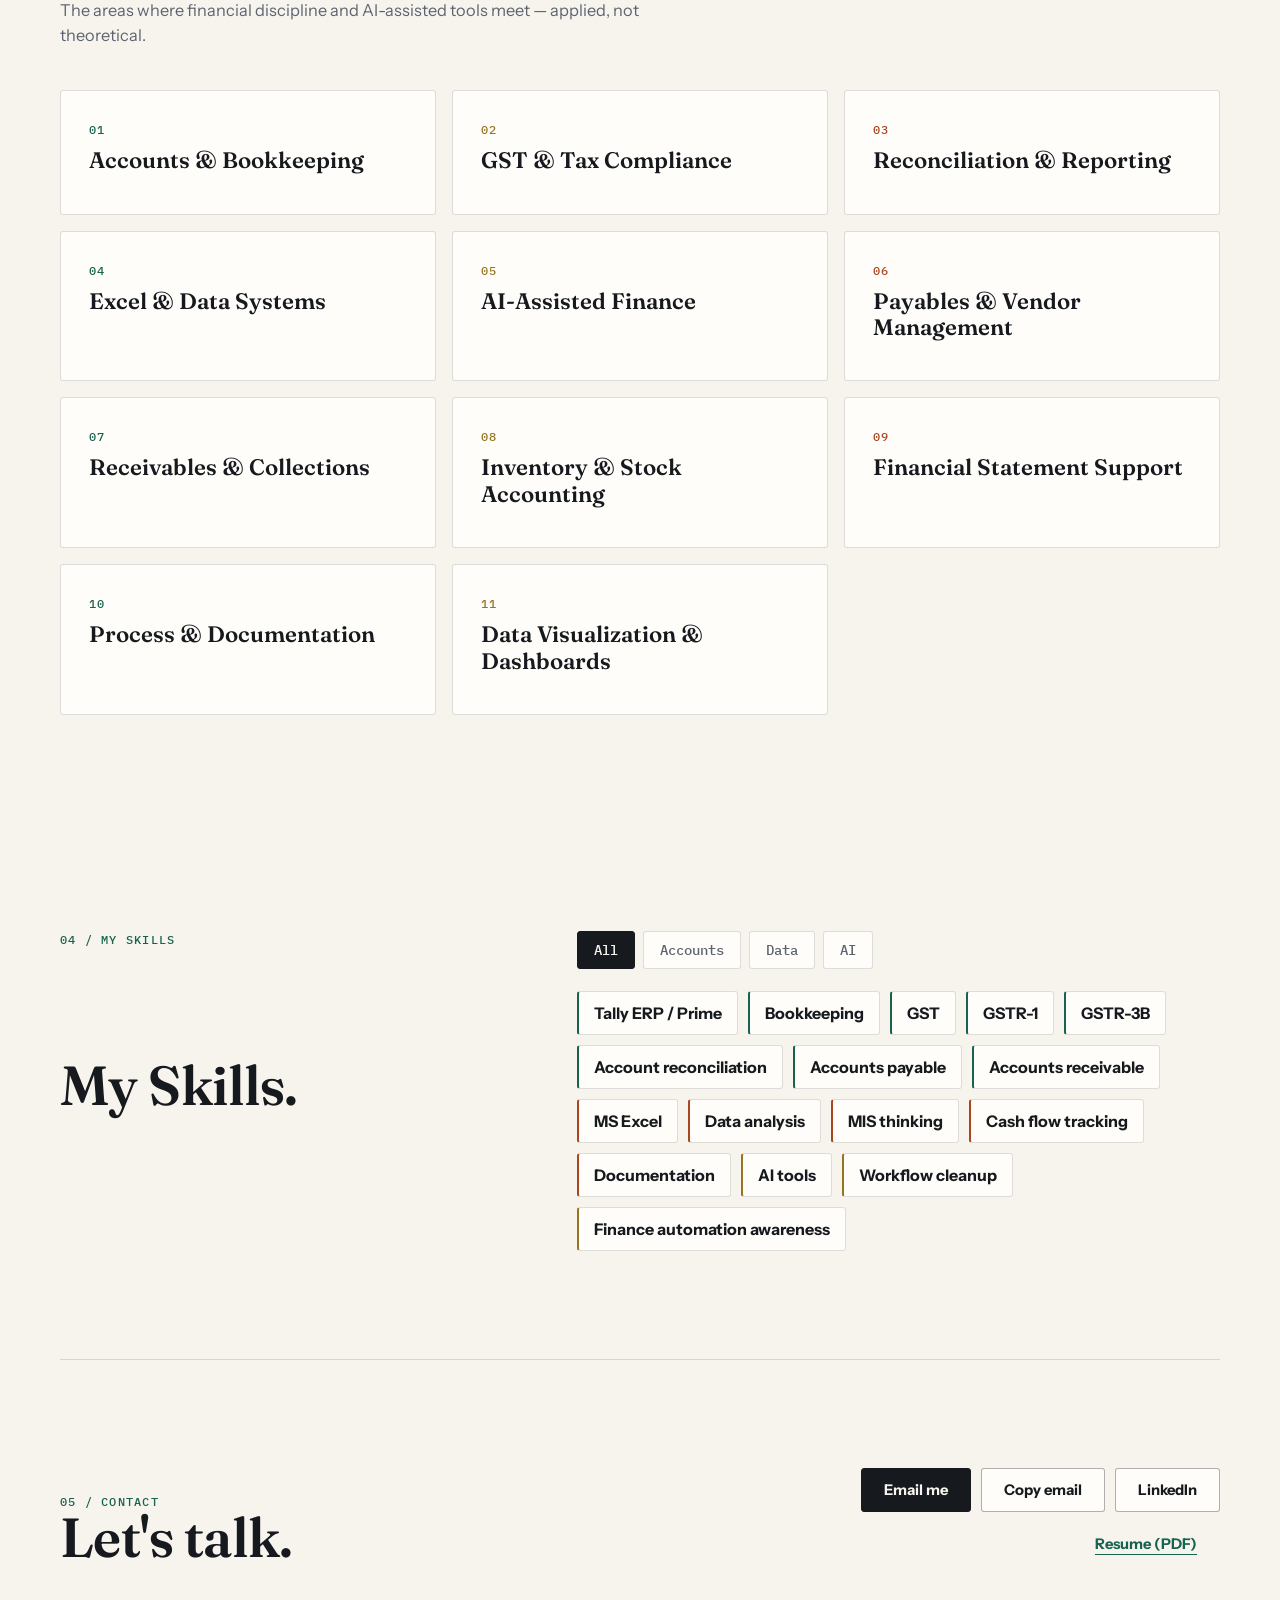
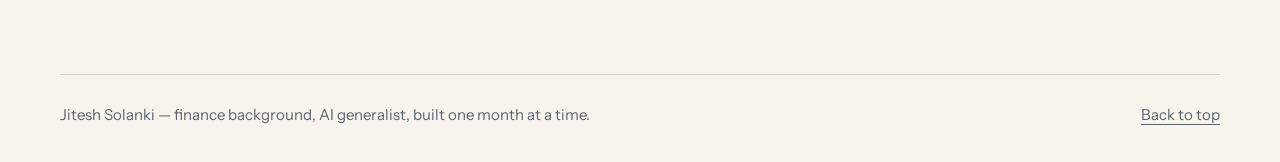
==== commit 4501bc07: "Add Projects/Certifications/AI Tools page, revert skill bars, sharpen positioning - Reverted skill c" ====
--- a/index.html
+++ b/index.html
@@ -45,7 +45,7 @@
         <a href="#story">Background</a>
         <a href="#proof">Experience</a>
         <a href="#support">How I Help</a>
-        <a href="#projects">Projects</a>
+        <a href="projects.html">Projects</a>
         <a href="blog.html">Blog</a>
         <a href="#contact">Contact</a>
       </nav>
@@ -113,8 +113,9 @@
       <section class="statement-band" aria-label="Positioning statement">
         <span class="quote-mark" aria-hidden="true">&ldquo;</span>
         <p>
-          What I take seriously: ledgers that balance, GST filed on time, and
-          getting sharper with data and AI — one disciplined month at a time.
+          Finance is the discipline I trained in. AI is how I extend it — if
+          there's a repetitive problem in the numbers, I'll find an AI way to
+          solve it, not just a manual one.
         </p>
       </section>
 
@@ -141,9 +142,10 @@
           <article class="story-card reveal-card">
             <h3>Where I am going</h3>
             <p>
-              I'm building toward AI-assisted finance work: exception
-              reports, GST matching, Excel cleanup, and cutting down
-              repetitive manual effort.
+              I think of myself as an AI generalist with a finance core —
+              if a problem can be solved faster or cleaner with AI, I'll
+              find the tool for it: exception reports, GST matching, Excel
+              cleanup, and beyond.
             </p>
           </article>
         </div>
@@ -368,8 +370,8 @@
       <section class="skills-section" aria-label="Skills and tools">
         <div class="section-shell skills-layout">
           <div class="section-title compact">
-            <span>04 / What I use</span>
-            <h2>What I use, day to day.</h2>
+            <span>04 / My Skills</span>
+            <h2>My Skills.</h2>
           </div>
           <div class="skill-area">
             <div class="skill-filters" aria-label="Skill filters">
@@ -379,98 +381,30 @@
               <button type="button" data-filter="ai">AI</button>
             </div>
             <div class="skill-cloud">
-              <span tabindex="0" data-skill="accounts" data-pct="78">Tally ERP / Prime<span class="skill-bar-wrap"><span class="skill-bar" style="--pct:78%"></span><span class="skill-pct">78%</span></span></span>
-              <span tabindex="0" data-skill="accounts" data-pct="72">Bookkeeping<span class="skill-bar-wrap"><span class="skill-bar" style="--pct:72%"></span><span class="skill-pct">72%</span></span></span>
-              <span tabindex="0" data-skill="accounts" data-pct="75">GST<span class="skill-bar-wrap"><span class="skill-bar" style="--pct:75%"></span><span class="skill-pct">75%</span></span></span>
-              <span tabindex="0" data-skill="accounts" data-pct="68">GSTR-1<span class="skill-bar-wrap"><span class="skill-bar" style="--pct:68%"></span><span class="skill-pct">68%</span></span></span>
-              <span tabindex="0" data-skill="accounts" data-pct="66">GSTR-3B<span class="skill-bar-wrap"><span class="skill-bar" style="--pct:66%"></span><span class="skill-pct">66%</span></span></span>
-              <span tabindex="0" data-skill="accounts" data-pct="70">Account reconciliation<span class="skill-bar-wrap"><span class="skill-bar" style="--pct:70%"></span><span class="skill-pct">70%</span></span></span>
-              <span tabindex="0" data-skill="accounts" data-pct="64">Accounts payable<span class="skill-bar-wrap"><span class="skill-bar" style="--pct:64%"></span><span class="skill-pct">64%</span></span></span>
-              <span tabindex="0" data-skill="accounts" data-pct="62">Accounts receivable<span class="skill-bar-wrap"><span class="skill-bar" style="--pct:62%"></span><span class="skill-pct">62%</span></span></span>
-              <span tabindex="0" data-skill="data" data-pct="80">MS Excel<span class="skill-bar-wrap"><span class="skill-bar" style="--pct:80%"></span><span class="skill-pct">80%</span></span></span>
-              <span tabindex="0" data-skill="data" data-pct="65">Data analysis<span class="skill-bar-wrap"><span class="skill-bar" style="--pct:65%"></span><span class="skill-pct">65%</span></span></span>
-              <span tabindex="0" data-skill="data" data-pct="58">MIS thinking<span class="skill-bar-wrap"><span class="skill-bar" style="--pct:58%"></span><span class="skill-pct">58%</span></span></span>
-              <span tabindex="0" data-skill="data" data-pct="60">Cash flow tracking<span class="skill-bar-wrap"><span class="skill-bar" style="--pct:60%"></span><span class="skill-pct">60%</span></span></span>
-              <span tabindex="0" data-skill="data" data-pct="67">Documentation<span class="skill-bar-wrap"><span class="skill-bar" style="--pct:67%"></span><span class="skill-pct">67%</span></span></span>
-              <span tabindex="0" data-skill="ai" data-pct="74">AI tools<span class="skill-bar-wrap"><span class="skill-bar" style="--pct:74%"></span><span class="skill-pct">74%</span></span></span>
-              <span tabindex="0" data-skill="ai" data-pct="56">Workflow cleanup<span class="skill-bar-wrap"><span class="skill-bar" style="--pct:56%"></span><span class="skill-pct">56%</span></span></span>
-              <span tabindex="0" data-skill="ai" data-pct="52">Finance automation awareness<span class="skill-bar-wrap"><span class="skill-bar" style="--pct:52%"></span><span class="skill-pct">52%</span></span></span>
-            </div>
-          </div>
-        </div>
-      </section>
-
-      <section id="projects" class="section-shell projects-section">
-        <div class="section-title">
-          <span>05 / Selected work</span>
-          <h2>Projects.</h2>
-          <p>A few finance & documentation builds I've put together — practical, not theoretical.</p>
-        </div>
-
-        <div class="project-grid">
-          <article class="project-card reveal-card" tabindex="0">
-            <span class="project-index">01</span>
-            <span class="project-tool">Excel</span>
-            <h3>Bank Reconciliation Tracker</h3>
-            <p>A reusable workbook that matches bank statement lines against ledger entries and flags exceptions automatically, instead of reconciling line-by-line by hand every month.</p>
-            <ul class="project-points">
-              <li>Formula-matched statement vs. ledger entries</li>
-              <li>Auto-flagged mismatches & outstanding items</li>
-              <li>Cut month-end close time significantly</li>
-            </ul>
-          </article>
-          <article class="project-card reveal-card" tabindex="0">
-            <span class="project-index">02</span>
-            <span class="project-tool">Excel</span>
-            <h3>Data Visualization Dashboard</h3>
-            <p>An MIS dashboard that turns raw transaction exports into trend charts and KPI summaries a non-finance stakeholder can read at a glance.</p>
-            <ul class="project-points">
-              <li>Pivot-table-driven KPI summaries</li>
-              <li>Trend charts for monthly reviews</li>
-              <li>Presentation-ready output, no manual rebuilding</li>
-            </ul>
-          </article>
-          <article class="project-card reveal-card" tabindex="0">
-            <span class="project-index">03</span>
-            <span class="project-tool">Word</span>
-            <h3>SOP & Process Documentation Pack</h3>
-            <p>A set of SOPs and checklists written so a process survives a handover — written for the person who picks it up next, not just for the auditor.</p>
-            <ul class="project-points">
-              <li>SOP writing</li>
-              <li>Checklist creation</li>
-              <li>Workflow documentation</li>
-              <li>Handover-ready records</li>
-            </ul>
-          </article>
-          <article class="project-card reveal-card" tabindex="0">
-            <span class="project-index">04</span>
-            <span class="project-tool">Excel</span>
-            <h3>GST Workings Tracker</h3>
-            <p>A GSTR-1 / GSTR-3B workings tracker built to catch mismatches between books and returns before the filing deadline, not after.</p>
-            <ul class="project-points">
-              <li>GSTR-1 & GSTR-3B working papers</li>
-              <li>Input tax credit reconciliation</li>
-              <li>Filing-deadline checklist built in</li>
-            </ul>
-          </article>
-          <article class="project-card reveal-card" tabindex="0">
-            <span class="project-index">05</span>
-            <span class="project-tool">Excel</span>
-            <h3>Financial Statement Schedule Pack</h3>
-            <p>Supporting schedules built to back up a P&L and balance sheet line-by-line, so audit queries get a ready answer instead of a scramble.</p>
-            <ul class="project-points">
-              <li>P&L drafting support</li>
-              <li>Balance sheet line-item schedules</li>
-              <li>Audit-ready backup documentation</li>
-            </ul>
-          </article>
-        </div>
-        <p class="project-more">And a few more in progress — ask Byte if you want the details.</p>
+              <span tabindex="0" data-skill="accounts">Tally ERP / Prime</span>
+              <span tabindex="0" data-skill="accounts">Bookkeeping</span>
+              <span tabindex="0" data-skill="accounts">GST</span>
+              <span tabindex="0" data-skill="accounts">GSTR-1</span>
+              <span tabindex="0" data-skill="accounts">GSTR-3B</span>
+              <span tabindex="0" data-skill="accounts">Account reconciliation</span>
+              <span tabindex="0" data-skill="accounts">Accounts payable</span>
+              <span tabindex="0" data-skill="accounts">Accounts receivable</span>
+              <span tabindex="0" data-skill="data">MS Excel</span>
+              <span tabindex="0" data-skill="data">Data analysis</span>
+              <span tabindex="0" data-skill="data">MIS thinking</span>
+              <span tabindex="0" data-skill="data">Cash flow tracking</span>
+              <span tabindex="0" data-skill="data">Documentation</span>
+              <span tabindex="0" data-skill="ai">AI tools</span>
+              <span tabindex="0" data-skill="ai">Workflow cleanup</span>
+              <span tabindex="0" data-skill="ai">Finance automation awareness</span>
+            </div>
+          </div>
+        </div>
       </section>
 
       <section id="contact" class="contact-section section-shell">
         <div>
-          <span class="contact-kicker">06 / Contact</span>
+          <span class="contact-kicker">05 / Contact</span>
           <h2>Let's talk.</h2>
         </div>
         <div class="contact-actions">
@@ -483,7 +417,7 @@
     </main>
 
     <footer class="site-footer">
-      <p>Jitesh Solanki — accounting, data, and AI, built one month at a time.</p>
+      <p>Jitesh Solanki — finance background, AI generalist, built one month at a time.</p>
       <a href="#top">Back to top</a>
     </footer>
 
--- a/styles.css
+++ b/styles.css
@@ -930,7 +930,6 @@
 .skill-cloud span {
   position: relative;
   display: inline-flex;
-  flex-direction: column;
   padding: 11px 15px;
   border: 1px solid var(--line);
   border-radius: var(--radius);
@@ -939,52 +938,6 @@
   font-weight: 700;
   cursor: default;
   transition: opacity 220ms var(--ease-smooth), transform 220ms var(--ease-smooth), border-color 220ms var(--ease-smooth);
-}
-
-.skill-bar-wrap {
-  display: flex;
-  align-items: center;
-  gap: 6px;
-  margin-top: 8px;
-  width: 100%;
-}
-
-.skill-bar {
-  flex: 1;
-  min-width: 64px;
-  height: 4px;
-  border-radius: 999px;
-  background: var(--line);
-  overflow: hidden;
-}
-
-.skill-bar::after {
-  content: "";
-  display: block;
-  height: 100%;
-  width: var(--pct, 60%);
-  background: var(--accent);
-  border-radius: 999px;
-  transform: scaleX(0);
-  transform-origin: left;
-  transition: transform 620ms var(--ease-smooth);
-}
-
-.skill-bar.is-filled::after {
-  transform: scaleX(1);
-}
-
-.skill-cloud span:hover .skill-bar::after,
-.skill-cloud span:focus-visible .skill-bar::after {
-  transform: scaleX(1);
-}
-
-.skill-pct {
-  font-family: "IBM Plex Mono", monospace;
-  font-size: 0.7rem;
-  font-weight: 600;
-  color: var(--muted);
-  white-space: nowrap;
 }
 
 .skill-cloud span:hover {
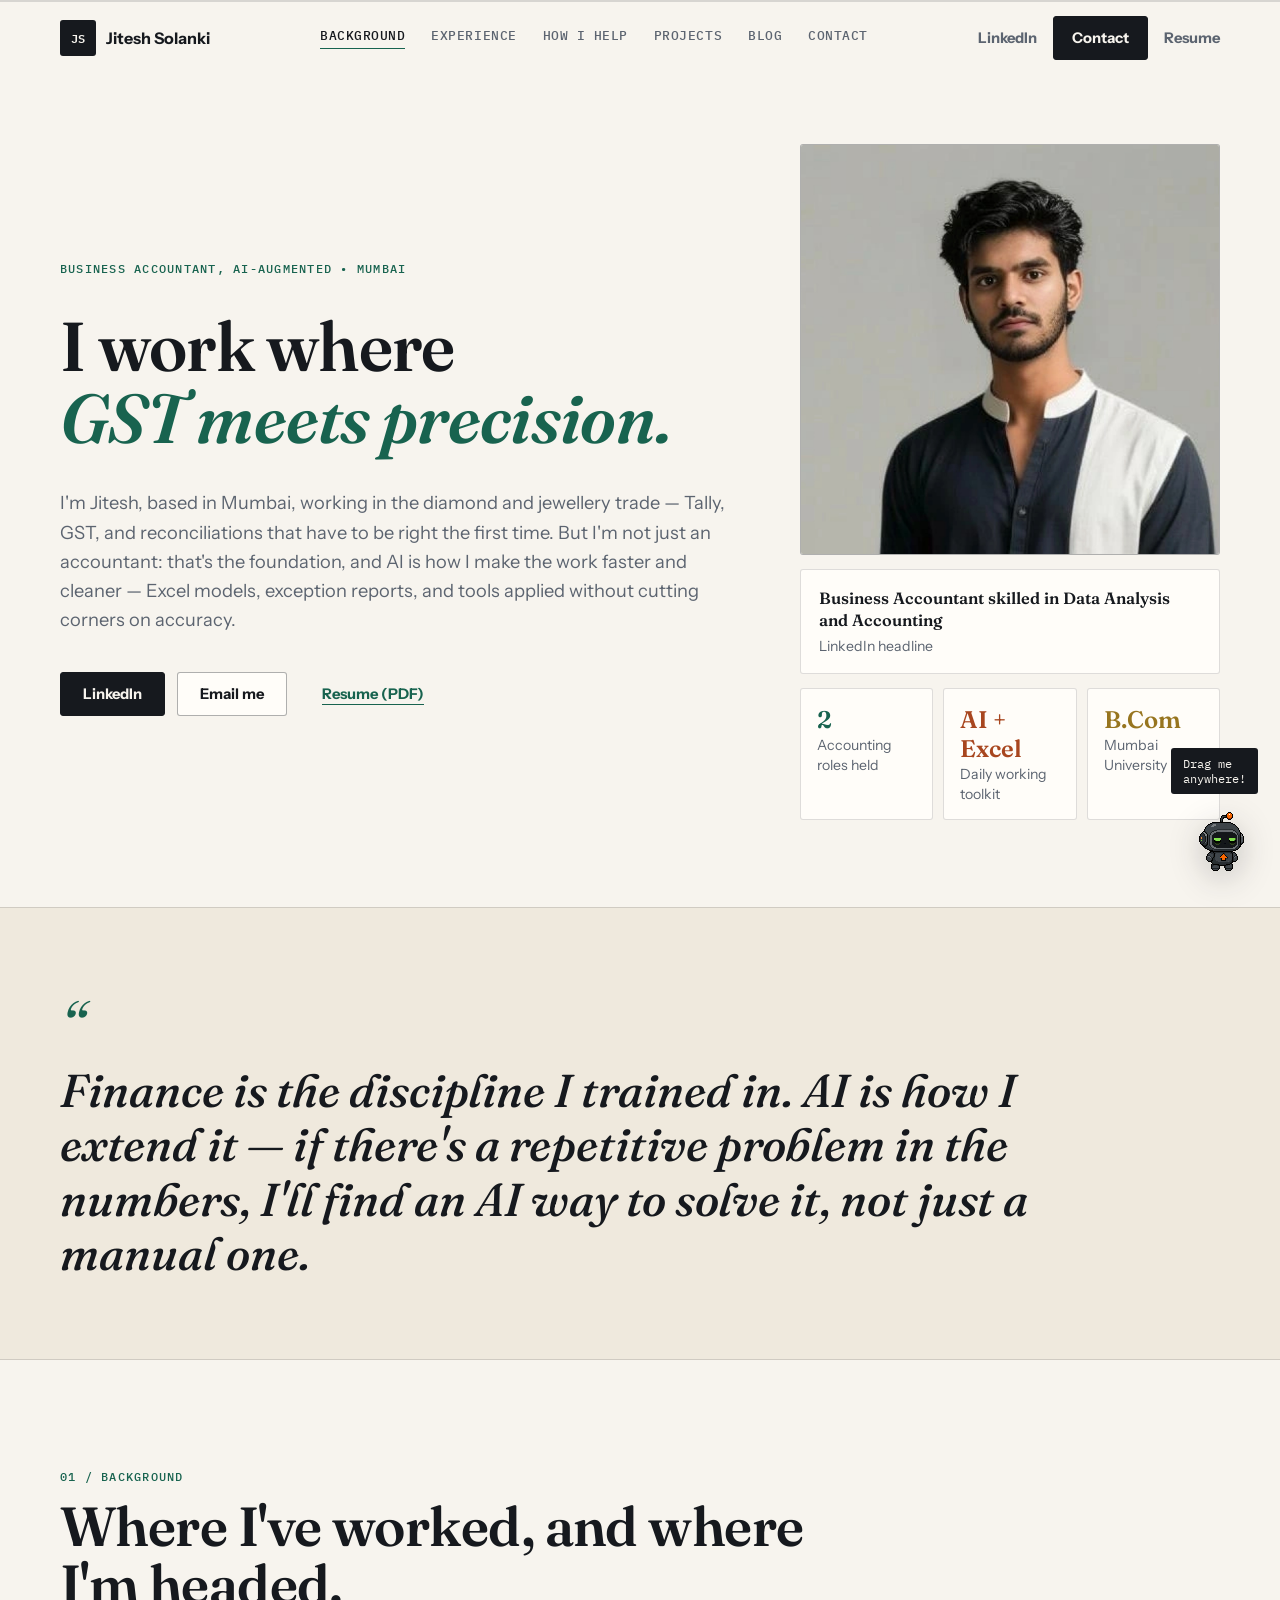
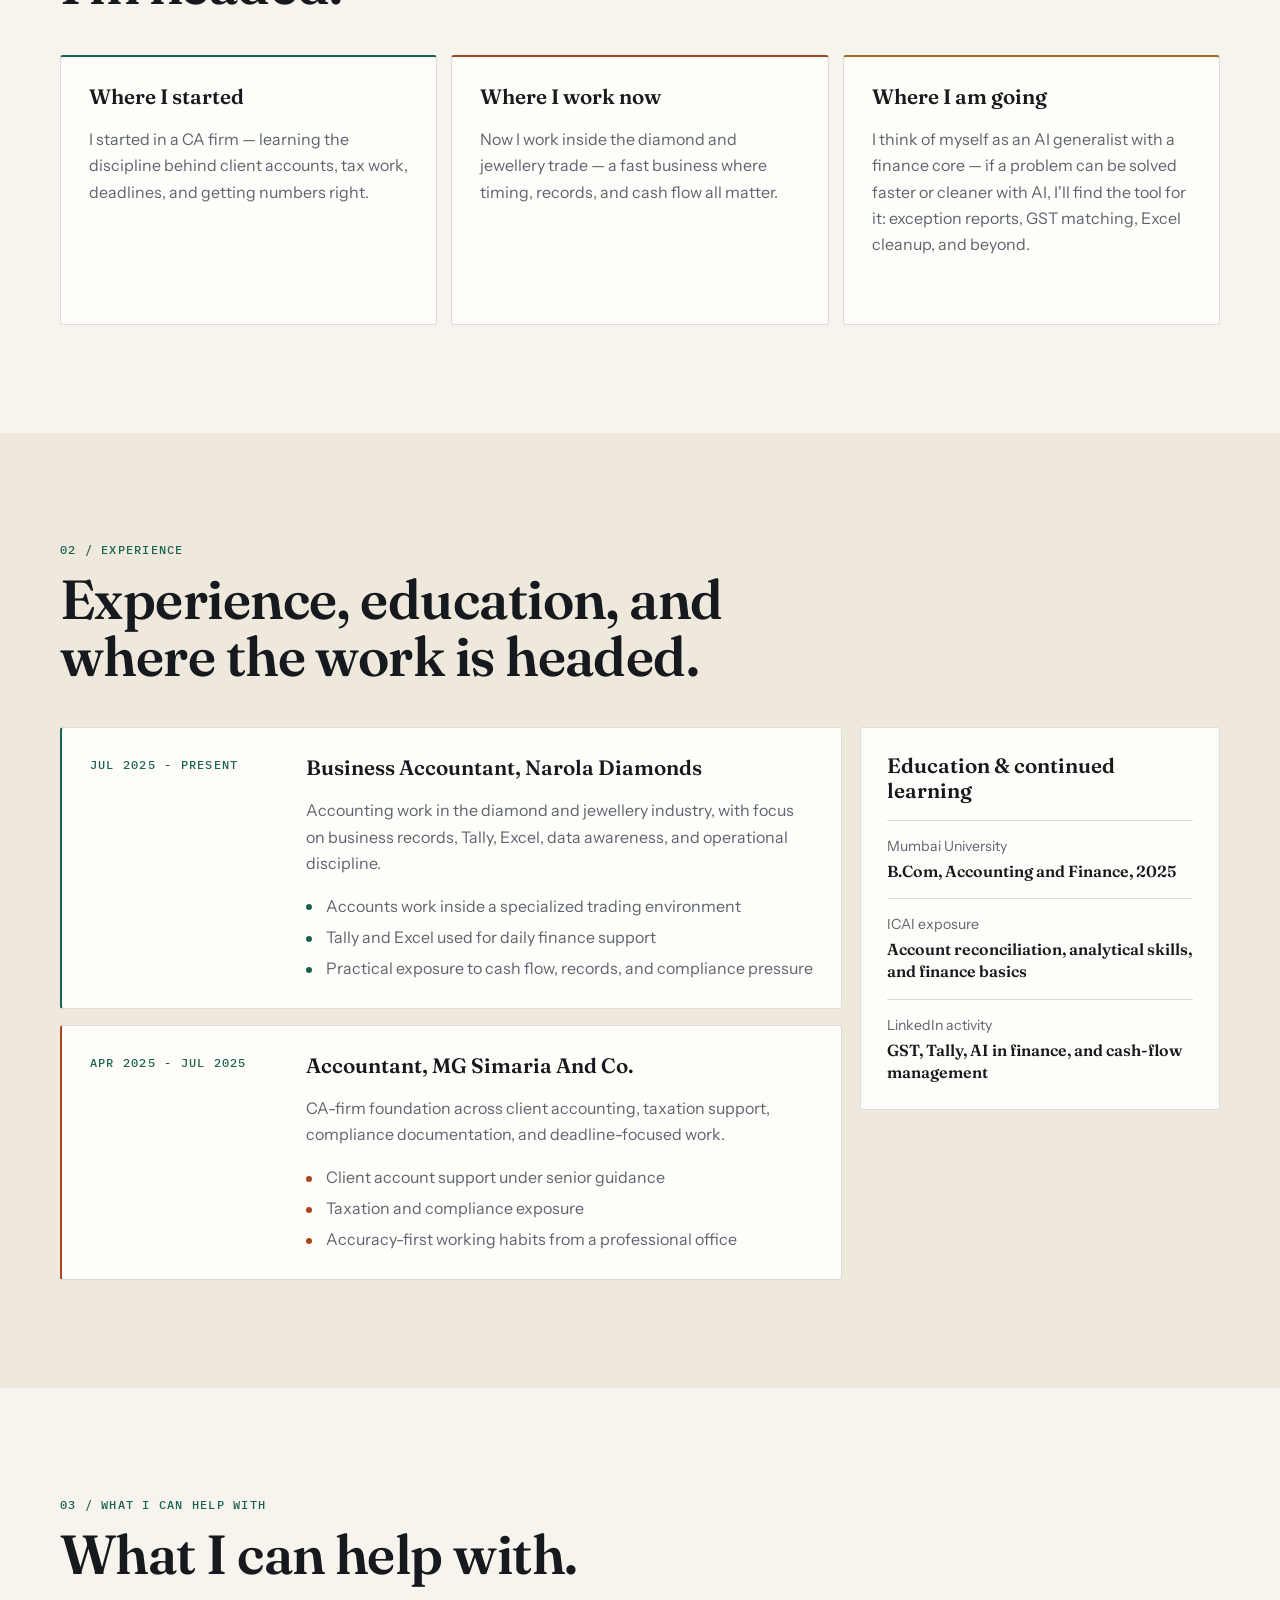
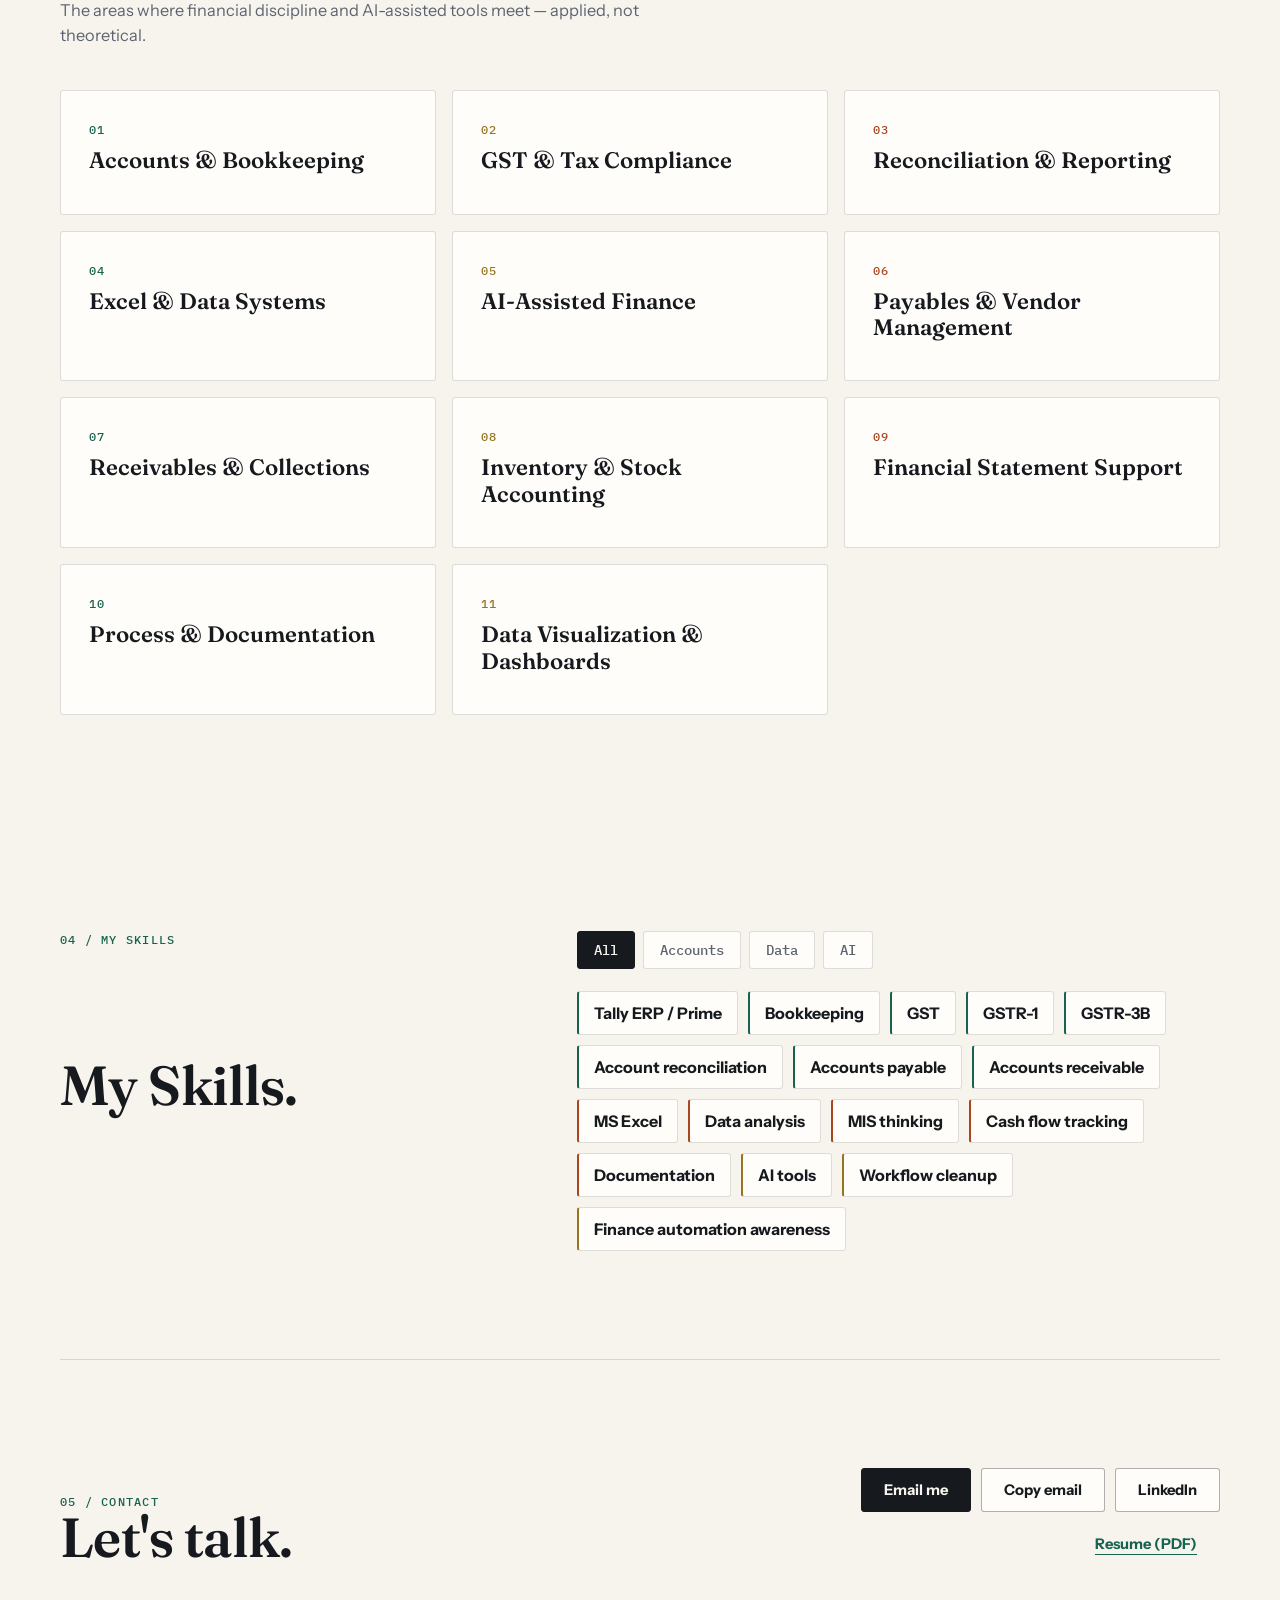
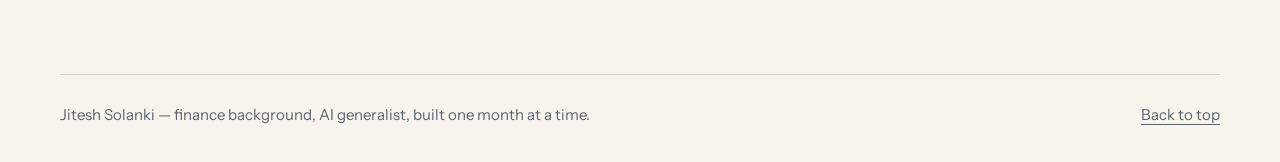
==== commit 1b0edea9: "Add private personal dashboard, reorder header, enable analytics - Header (all pages): renamed the R" ====
--- a/index.html
+++ b/index.html
@@ -51,8 +51,8 @@
       </nav>
       <div class="header-actions">
         <a class="header-link" href="https://www.linkedin.com/in/jitesh-solanki-805598375/" target="_blank" rel="noreferrer">LinkedIn</a>
-        <a class="header-link" href="mailto:jiteshsolankii2005@gmail.com">Email</a>
-        <a class="header-action" href="assets/Jitesh_Solanki_Resume.pdf" download>Resume</a>
+        <a class="header-action" href="#contact">Contact</a>
+        <a class="header-link" href="assets/Jitesh_Solanki_Resume.pdf" download>Resume</a>
       </div>
     </header>
 
@@ -441,5 +441,6 @@
       </form>
     </div>
     <script src="pet-widget.js"></script>
+    <script defer src="/_vercel/insights/script.js"></script>
   </body>
 </html>
--- a/styles.css
+++ b/styles.css
@@ -784,8 +784,18 @@
   border: 1px solid var(--line);
   border-radius: var(--radius);
   background: var(--surface);
-  cursor: default;
+  cursor: pointer;
+  text-decoration: none;
+  color: inherit;
   transition: border-color 320ms var(--ease-smooth), transform 320ms var(--ease-smooth), box-shadow 360ms var(--ease-smooth);
+}
+
+.project-open {
+  margin-top: 4px;
+  font-family: "IBM Plex Mono", monospace;
+  font-size: 0.8rem;
+  font-weight: 600;
+  color: var(--accent-ink);
 }
 
 .project-card:hover,
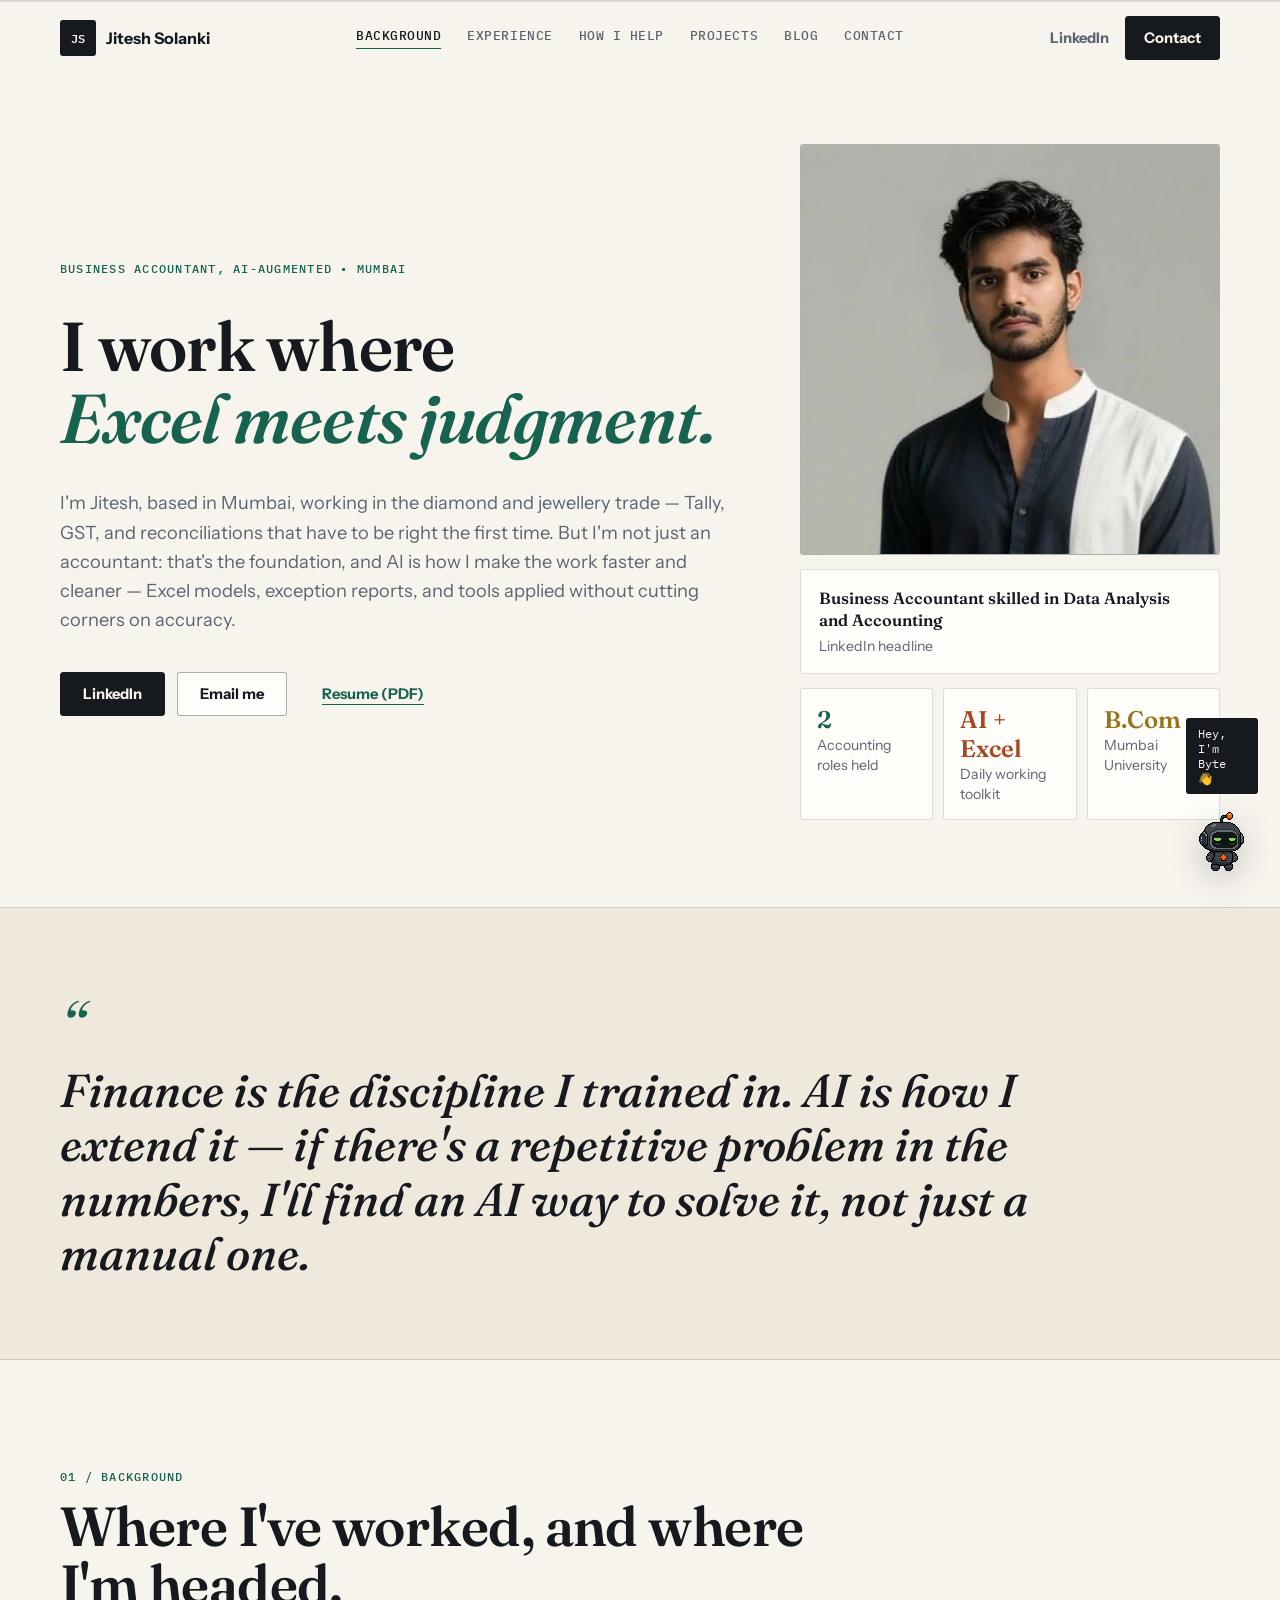
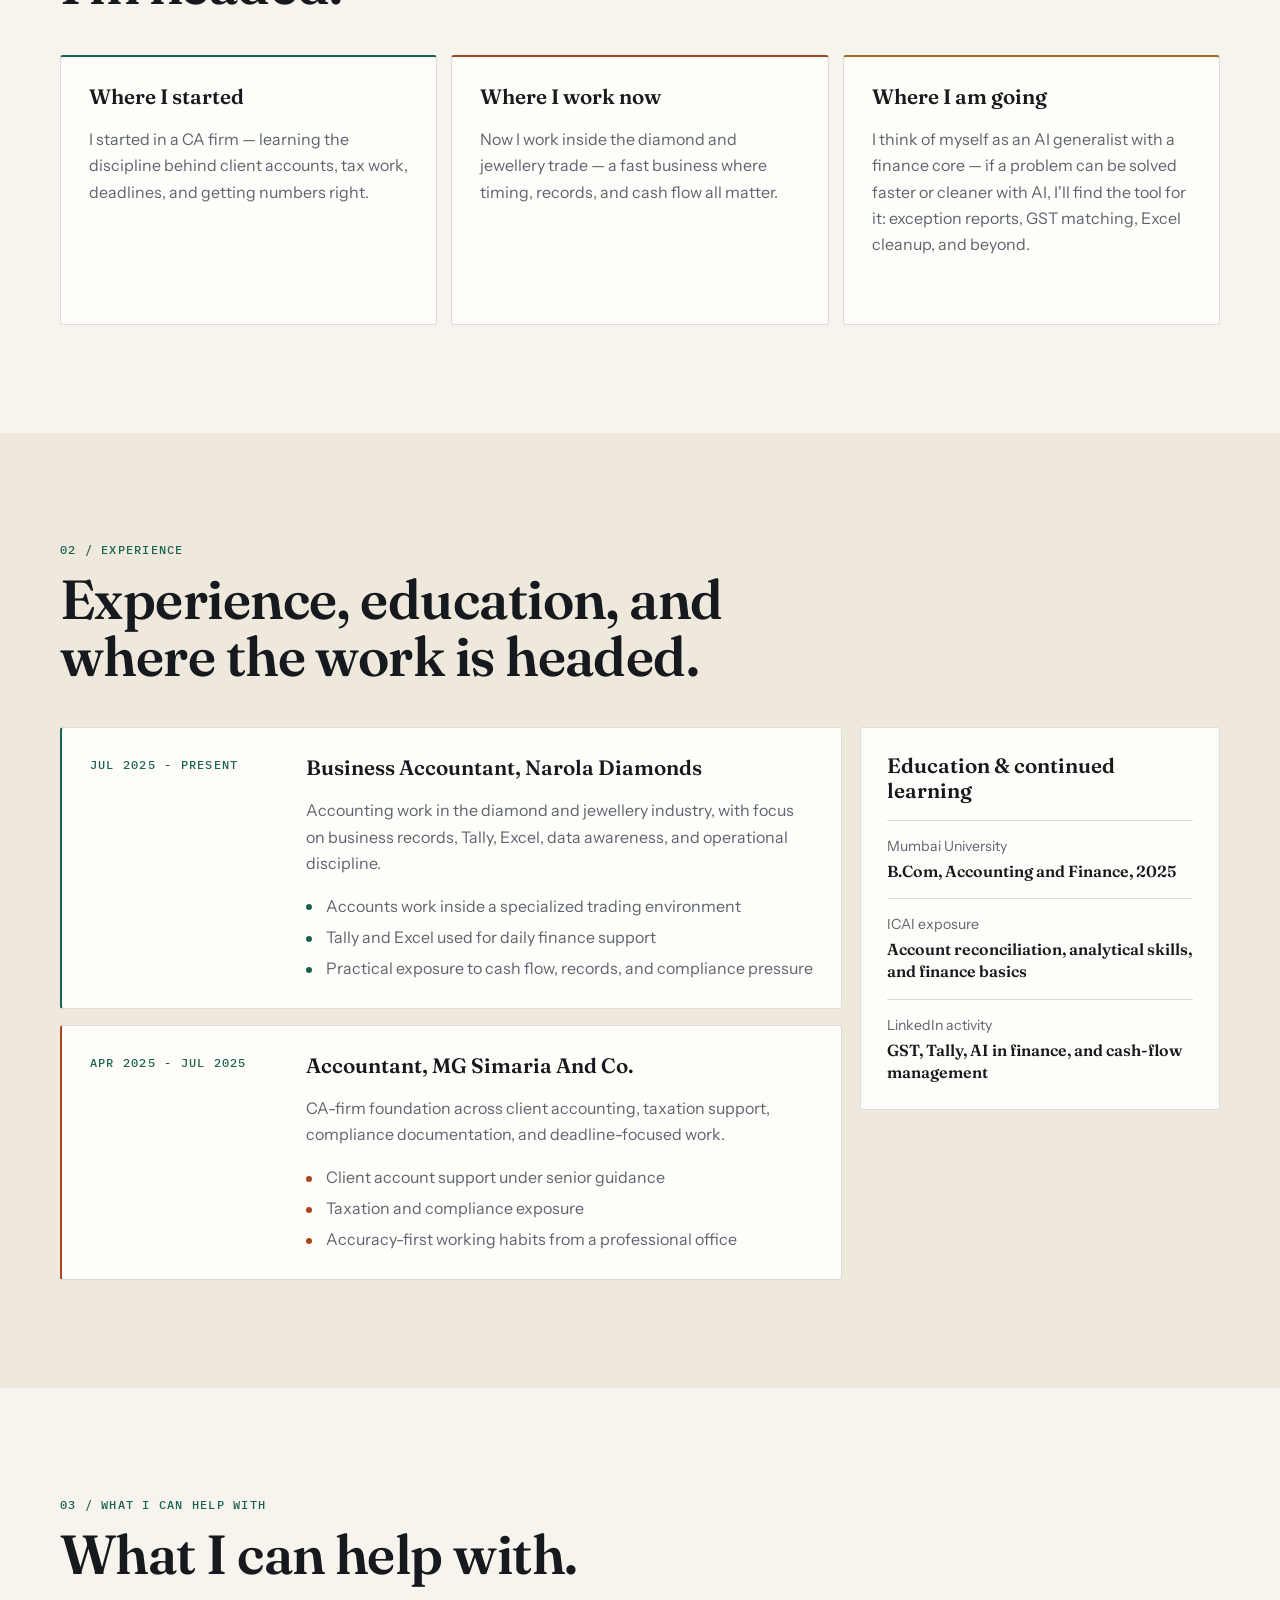
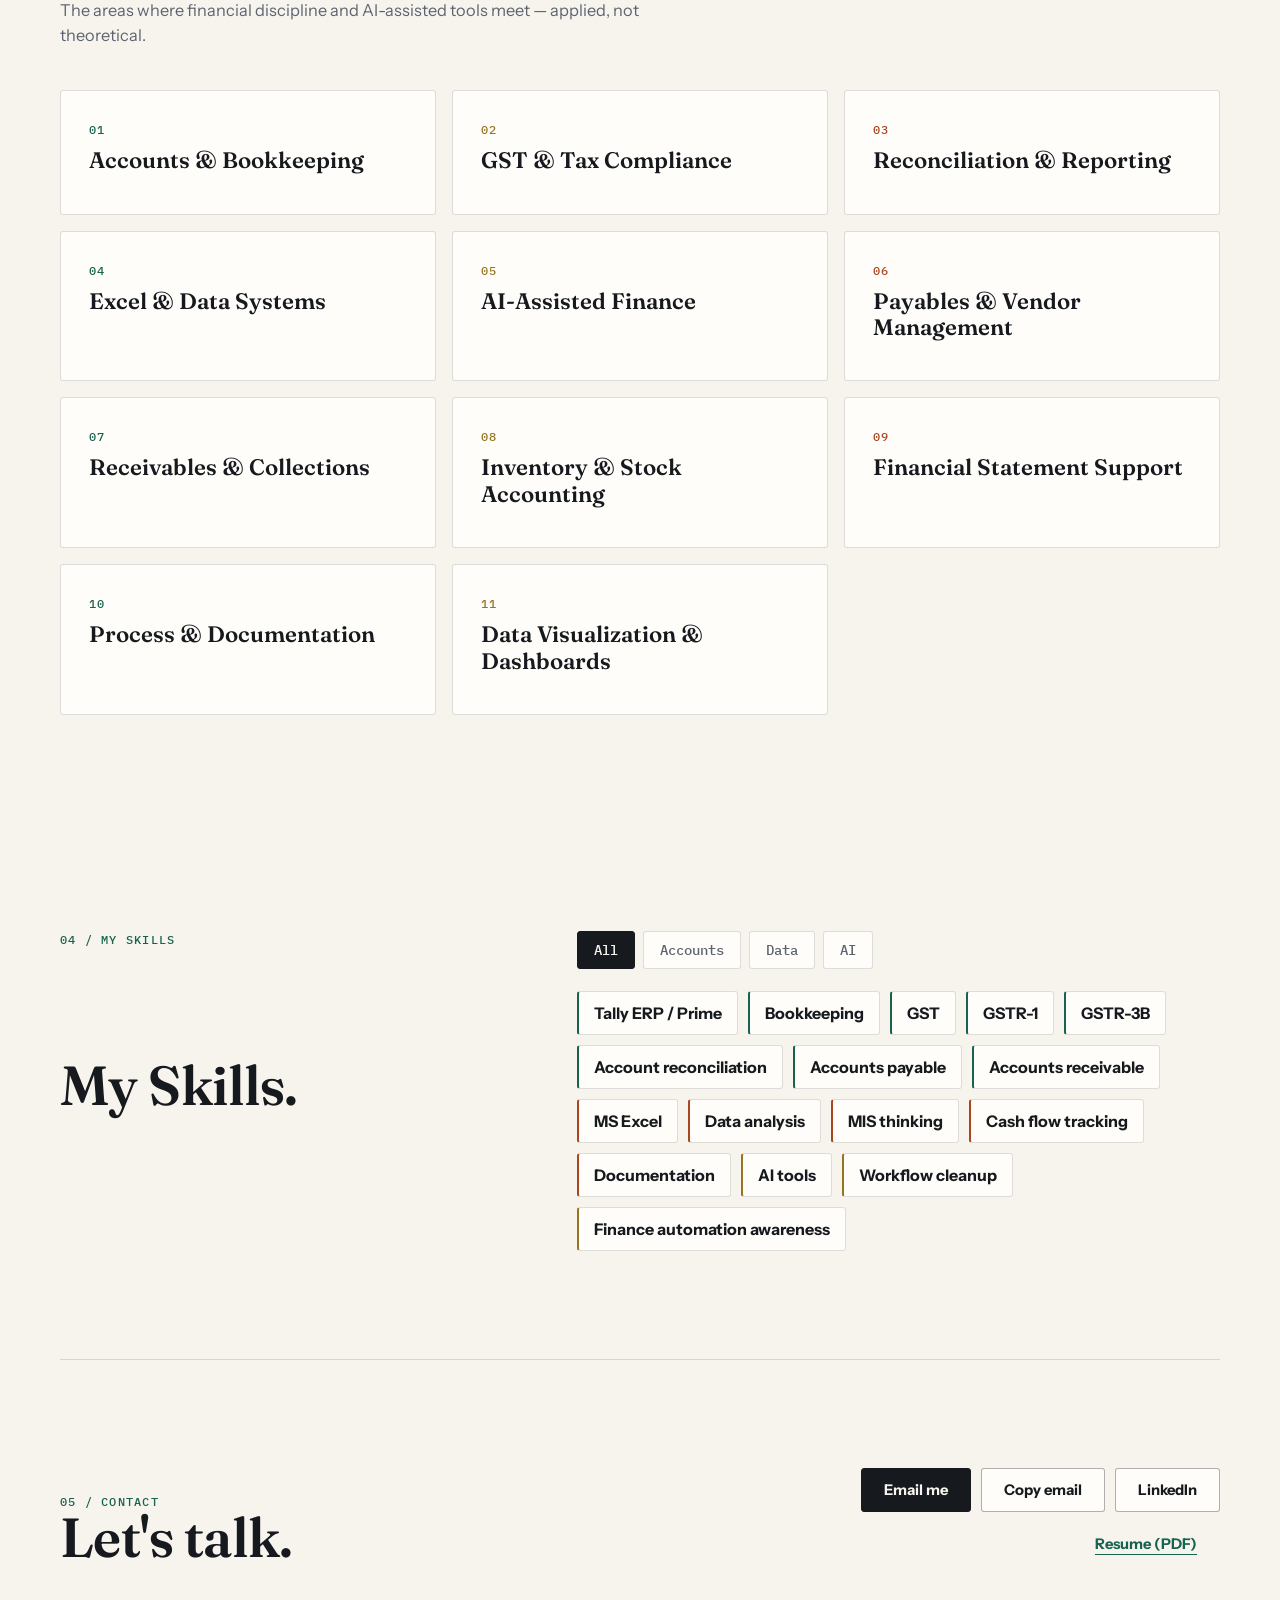
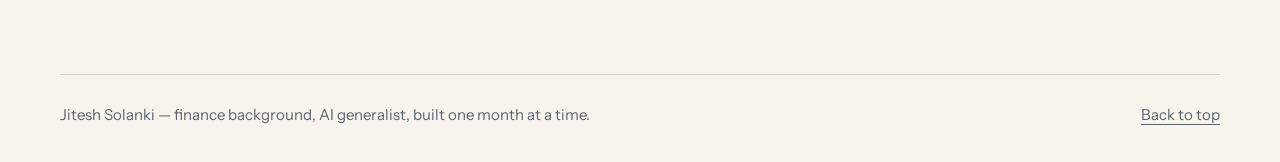
==== commit ab792d7b: "Remove Resume from header, add Tabs video+notes section to dashboard - Removed the Resume link from " ====
--- a/index.html
+++ b/index.html
@@ -52,7 +52,6 @@
       <div class="header-actions">
         <a class="header-link" href="https://www.linkedin.com/in/jitesh-solanki-805598375/" target="_blank" rel="noreferrer">LinkedIn</a>
         <a class="header-action" href="#contact">Contact</a>
-        <a class="header-link" href="assets/Jitesh_Solanki_Resume.pdf" download>Resume</a>
       </div>
     </header>
 
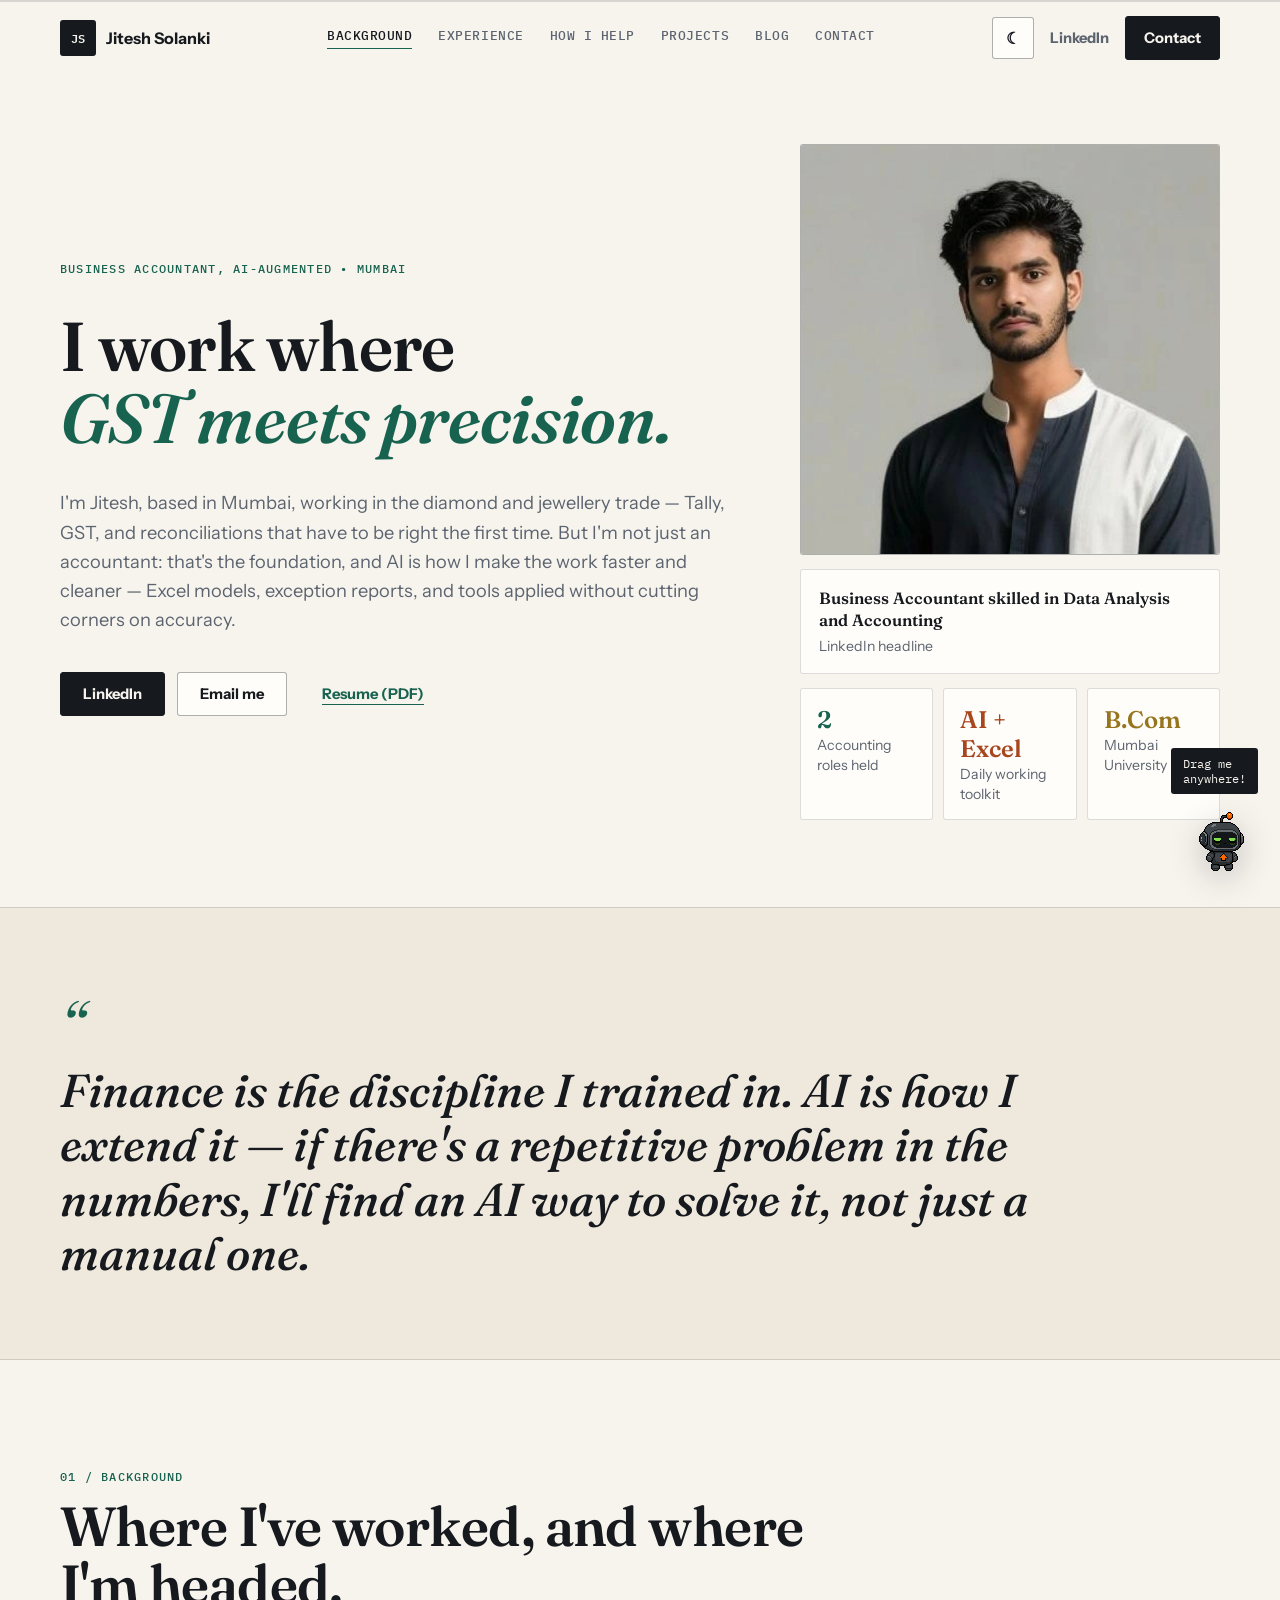
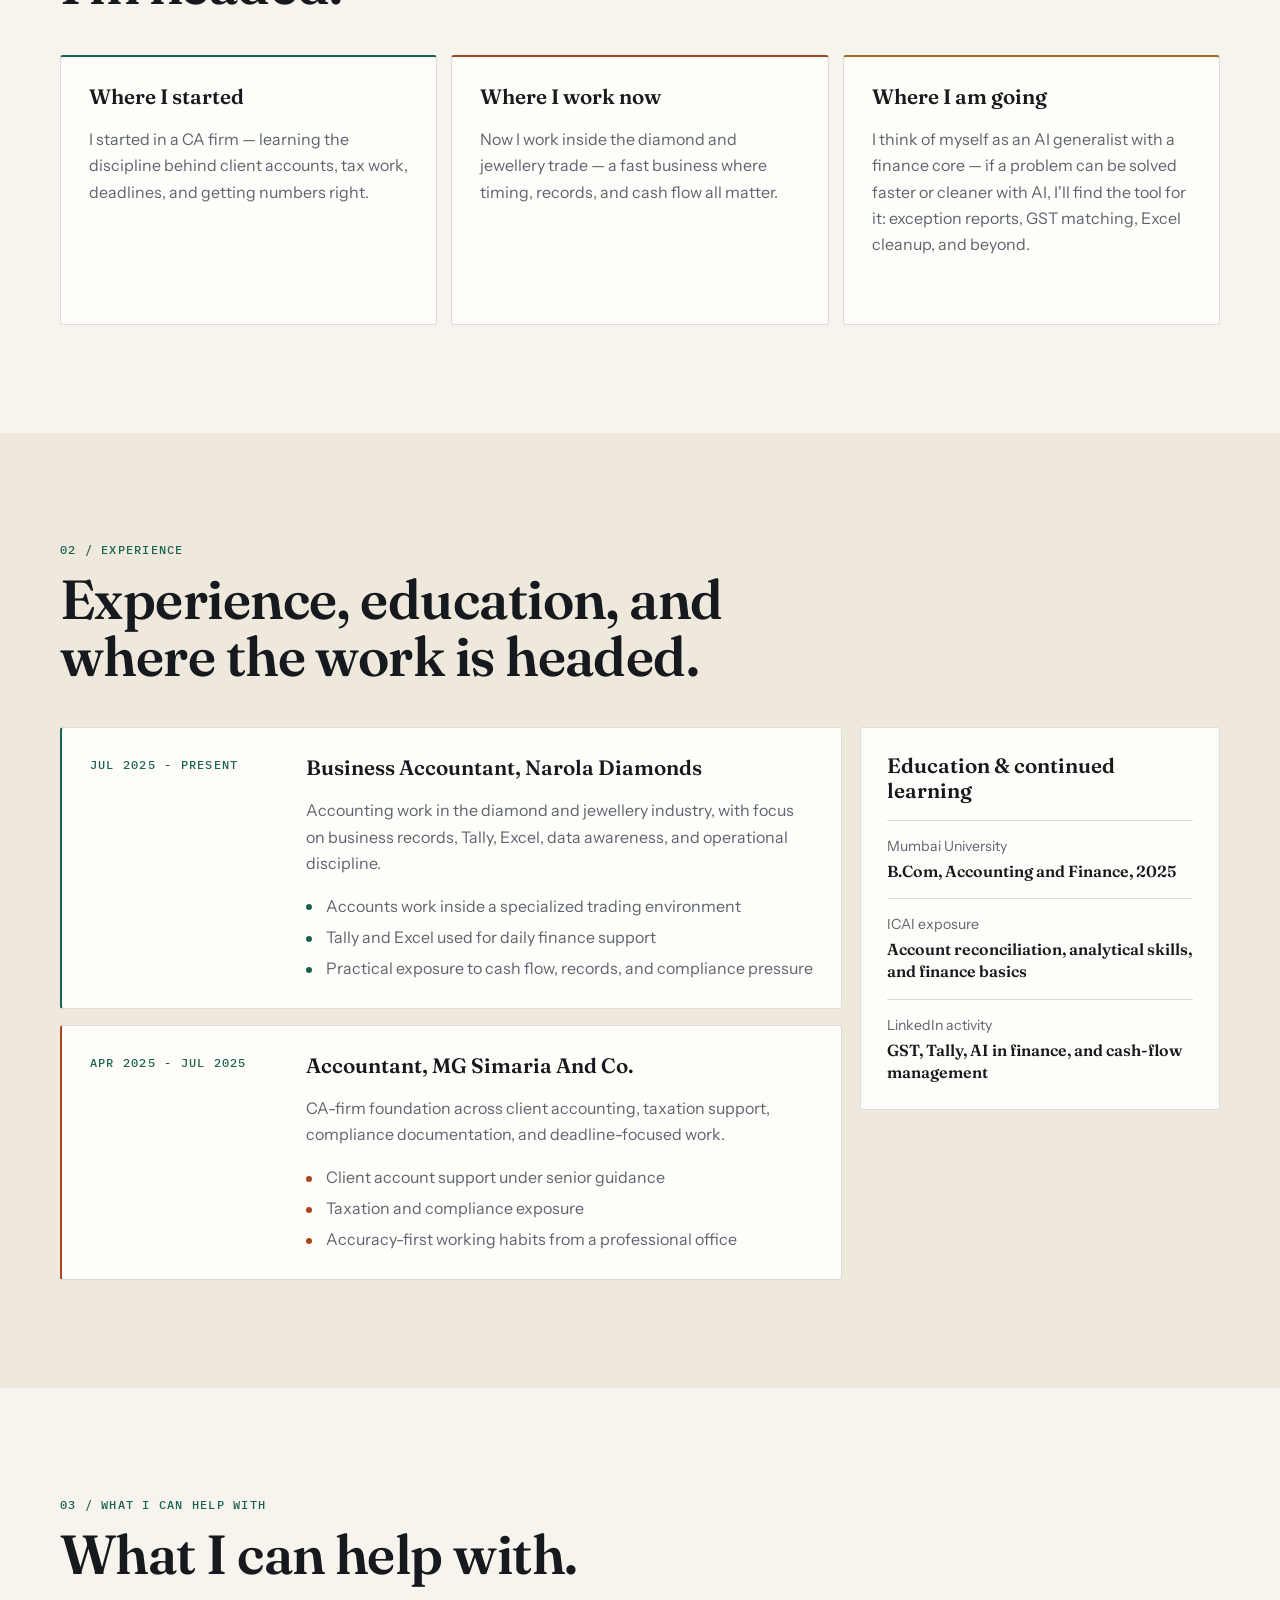
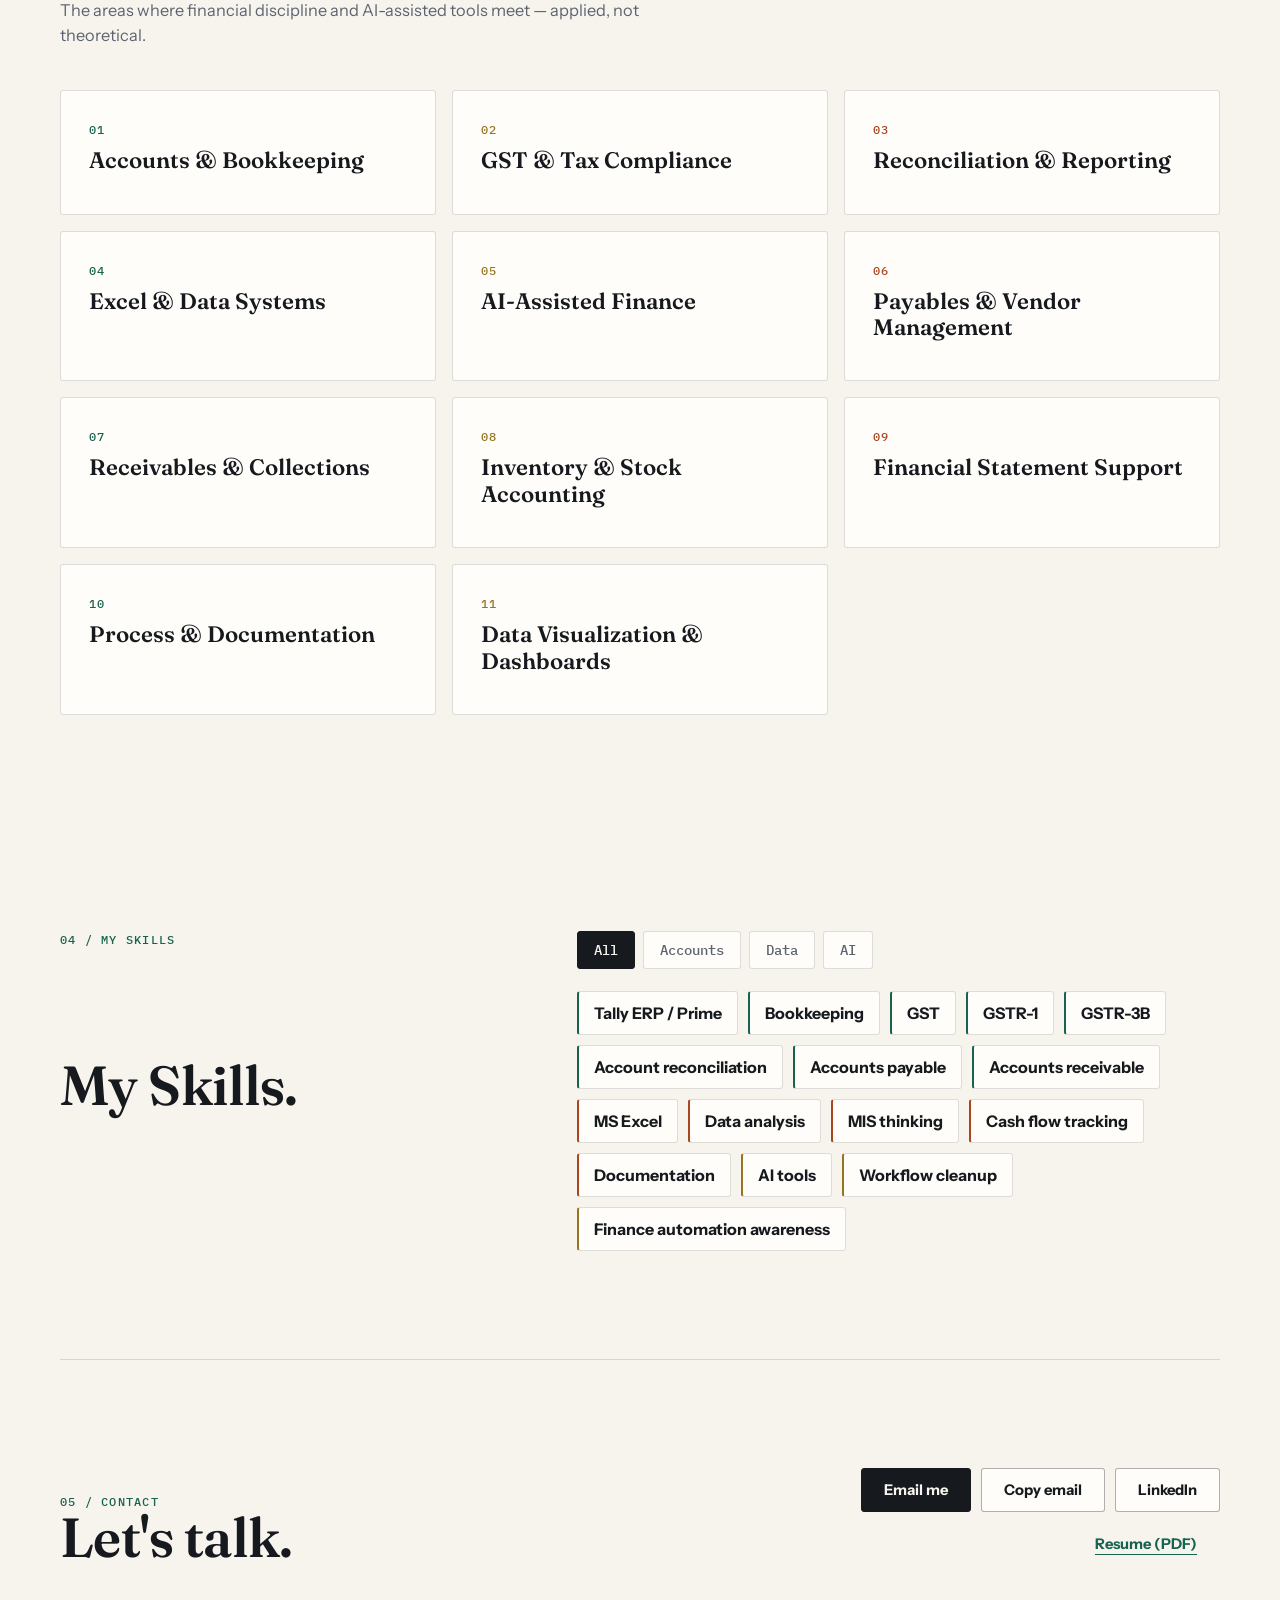
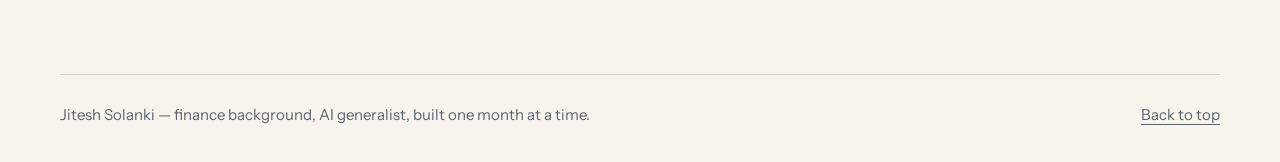
==== commit 28d3abd6: "Add visible theme toggles and project headline rotation" ====
--- a/index.html
+++ b/index.html
@@ -50,6 +50,7 @@
         <a href="#contact">Contact</a>
       </nav>
       <div class="header-actions">
+        <button class="theme-toggle" type="button" data-theme-toggle aria-label="Switch to dark theme" title="Switch theme">☾</button>
         <a class="header-link" href="https://www.linkedin.com/in/jitesh-solanki-805598375/" target="_blank" rel="noreferrer">LinkedIn</a>
         <a class="header-action" href="#contact">Contact</a>
       </div>
--- a/styles.css
+++ b/styles.css
@@ -231,6 +231,29 @@
   gap: 16px;
 }
 
+.theme-toggle {
+  display: inline-grid;
+  width: 42px;
+  height: 42px;
+  place-items: center;
+  border: 1px solid var(--line-strong);
+  border-radius: var(--radius);
+  background: var(--surface);
+  color: var(--ink);
+  cursor: pointer;
+  font-family: "IBM Plex Mono", monospace;
+  font-size: 1rem;
+  font-weight: 700;
+  line-height: 1;
+  transition: transform 200ms var(--ease-smooth), border-color 200ms var(--ease-smooth), background 200ms var(--ease-smooth), color 200ms var(--ease-smooth), box-shadow 200ms var(--ease-smooth);
+}
+
+.theme-toggle:hover {
+  transform: translateY(-2px);
+  border-color: var(--accent);
+  box-shadow: 0 12px 24px rgba(22, 25, 30, 0.08);
+}
+
 .header-link {
   color: var(--muted);
   font-size: 0.92rem;
@@ -1067,8 +1090,31 @@
 }
 
 @media (max-width: 980px) {
+  .site-header {
+    flex-wrap: wrap;
+  }
+
   .nav-links {
-    display: none;
+    order: 3;
+    display: flex;
+    flex: 1 0 100%;
+    flex-wrap: wrap;
+    gap: 8px;
+    padding-top: 10px;
+    font-size: 0.72rem;
+  }
+
+  .nav-links a {
+    min-height: 34px;
+    display: inline-flex;
+    align-items: center;
+    padding: 0 10px;
+    border: 1px solid var(--line);
+    background: var(--surface);
+  }
+
+  .nav-links a.is-current {
+    background: var(--accent-soft);
   }
 
   .hero,
@@ -1108,6 +1154,27 @@
 
   .site-header {
     padding: 12px 14px;
+  }
+
+  .nav-links {
+    gap: 7px;
+    padding-top: 8px;
+    flex-wrap: nowrap;
+    overflow-x: auto;
+    overflow-y: hidden;
+    scrollbar-width: none;
+    -webkit-overflow-scrolling: touch;
+  }
+
+  .nav-links::-webkit-scrollbar {
+    display: none;
+  }
+
+  .nav-links a {
+    flex: 0 0 auto;
+    min-height: 32px;
+    padding: 0 9px;
+    white-space: nowrap;
   }
 
   .brand span:last-child {
@@ -1183,6 +1250,13 @@
     padding: 26px 22px;
   }
 
+  .feature-detail,
+  .feature-card:hover .feature-detail,
+  .feature-card:focus-within .feature-detail {
+    max-height: none;
+    opacity: 1;
+  }
+
   .site-footer {
     flex-direction: column;
   }
--- a/pet-widget.css
+++ b/pet-widget.css
@@ -10,6 +10,31 @@
   user-select: none;
 }
 
+.pet-widget::before,
+.pet-widget::after {
+  position: absolute;
+  top: 27px;
+  z-index: -1;
+  width: 18px;
+  height: 10px;
+  border: 2px solid var(--ink);
+  border-radius: 2px;
+  background: var(--accent-soft);
+  opacity: 0;
+  content: "";
+  transition: opacity 120ms var(--ease-smooth);
+}
+
+.pet-widget::before {
+  left: -8px;
+  transform-origin: right center;
+}
+
+.pet-widget::after {
+  right: -8px;
+  transform-origin: left center;
+}
+
 .pet-widget.is-dragging {
   cursor: grabbing;
 }
@@ -28,6 +53,28 @@
   animation: pet-carried 0.35s ease-in-out infinite;
 }
 
+.pet-widget:hover img,
+.pet-widget.is-greeting img {
+  animation: pet-greeting 0.62s ease-in-out infinite;
+}
+
+.pet-widget:hover::before,
+.pet-widget:hover::after,
+.pet-widget.is-greeting::before,
+.pet-widget.is-greeting::after {
+  opacity: 1;
+}
+
+.pet-widget:hover::before,
+.pet-widget.is-greeting::before {
+  animation: pet-left-hand 0.44s ease-in-out infinite;
+}
+
+.pet-widget:hover::after,
+.pet-widget.is-greeting::after {
+  animation: pet-right-hand 0.44s ease-in-out infinite;
+}
+
 @keyframes pet-bob {
   0%, 100% { transform: translateY(0) rotate(-2deg); }
   50% { transform: translateY(-6px) rotate(2deg); }
@@ -36,6 +83,24 @@
 @keyframes pet-carried {
   0%, 100% { transform: scale(1.08) rotate(-8deg); }
   50% { transform: scale(1.12) rotate(8deg); }
+}
+
+@keyframes pet-greeting {
+  0%, 100% { transform: translateY(0) rotate(-4deg) scale(1.02); }
+  20% { transform: translateY(-5px) rotate(7deg) scale(1.07); }
+  40% { transform: translateY(-2px) rotate(-7deg) scale(1.06); }
+  60% { transform: translateY(-6px) rotate(6deg) scale(1.08); }
+  80% { transform: translateY(-2px) rotate(-3deg) scale(1.04); }
+}
+
+@keyframes pet-left-hand {
+  0%, 100% { transform: rotate(-18deg) translateX(0); }
+  50% { transform: rotate(-48deg) translate(-4px, -4px); }
+}
+
+@keyframes pet-right-hand {
+  0%, 100% { transform: rotate(18deg) translateX(0); }
+  50% { transform: rotate(48deg) translate(4px, -4px); }
 }
 
 .pet-bubble {
@@ -167,6 +232,29 @@
   text-decoration: none;
 }
 
+.pet-theme-row {
+  display: flex;
+  flex-wrap: wrap;
+  gap: 6px;
+  margin-top: 6px;
+}
+
+.pet-theme-btn {
+  border: 1px solid var(--line-strong);
+  border-radius: var(--radius);
+  background: var(--surface);
+  color: var(--ink);
+  cursor: pointer;
+  font-family: "IBM Plex Mono", monospace;
+  font-size: 0.7rem;
+  font-weight: 600;
+  padding: 7px 9px;
+}
+
+.pet-theme-btn:hover {
+  border-color: var(--ink);
+}
+
 .pet-chat-form {
   display: flex;
   border-top: 1px solid var(--line);
@@ -202,3 +290,368 @@
     bottom: 14px;
   }
 }
+
+@media (prefers-reduced-motion: reduce) {
+  .pet-widget:hover img,
+  .pet-widget.is-greeting img,
+  .pet-widget:hover::before,
+  .pet-widget:hover::after,
+  .pet-widget.is-greeting::before,
+  .pet-widget.is-greeting::after,
+  html[data-byte-theme="midnight"] .bg-animation::before,
+  html[data-byte-theme="midnight"] .bg-animation::after {
+    animation: none;
+  }
+}
+
+html[data-byte-theme="midnight"] {
+  color-scheme: dark;
+  --bg: #111411;
+  --bg-soft: #1c231f;
+  --surface: #171d19;
+  --surface-strong: #202923;
+  --ink: #f6f0df;
+  --muted: #b8b5a8;
+  --line: rgba(246, 240, 223, 0.18);
+  --line-strong: rgba(246, 240, 223, 0.34);
+  --accent: #8bd8bd;
+  --accent-ink: #dff4eb;
+  --accent-soft: #173b30;
+  --rust: #df8d67;
+  --gold: #e1c76f;
+  --shadow: 0 24px 70px rgba(0, 0, 0, 0.44);
+}
+
+html[data-byte-theme="midnight"] body {
+  background:
+    radial-gradient(circle at 18% 12%, rgba(139, 216, 189, 0.16), transparent 28%),
+    radial-gradient(circle at 86% 18%, rgba(225, 199, 111, 0.11), transparent 28%),
+    radial-gradient(circle at 50% 98%, rgba(223, 141, 103, 0.10), transparent 34%),
+    var(--bg);
+  text-shadow: 0 0 18px rgba(139, 216, 189, 0.14);
+}
+
+html[data-byte-theme="midnight"] .site-header,
+html[data-byte-theme="midnight"] .scroll-progress,
+html[data-byte-theme="midnight"] .story-section,
+html[data-byte-theme="midnight"] .skills-section {
+  background: rgba(17, 20, 17, 0.92);
+}
+
+html[data-byte-theme="midnight"] .statement-band,
+html[data-byte-theme="midnight"] .proof-section {
+  background:
+    linear-gradient(135deg, rgba(139, 216, 189, 0.09), transparent 42%),
+    linear-gradient(315deg, rgba(225, 199, 111, 0.07), transparent 44%),
+    var(--bg-soft);
+}
+
+html[data-byte-theme="midnight"] .bg-animation {
+  filter: drop-shadow(0 0 18px rgba(139, 216, 189, 0.32));
+}
+
+html[data-byte-theme="midnight"] .bg-animation::before,
+html[data-byte-theme="midnight"] .bg-animation::after {
+  position: absolute;
+  left: 50%;
+  top: 50%;
+  width: min(78vw, 780px);
+  aspect-ratio: 1;
+  border: 1px solid rgba(139, 216, 189, 0.22);
+  border-radius: 50%;
+  background:
+    radial-gradient(circle, transparent 52%, rgba(139, 216, 189, 0.08) 53%, transparent 54%),
+    conic-gradient(from 90deg, transparent 0deg, rgba(139, 216, 189, 0.44) 34deg, transparent 72deg, rgba(225, 199, 111, 0.34) 132deg, transparent 182deg, rgba(223, 141, 103, 0.30) 238deg, transparent 302deg);
+  box-shadow:
+    0 0 44px rgba(139, 216, 189, 0.14),
+    inset 0 0 46px rgba(139, 216, 189, 0.08);
+  content: "";
+  opacity: 0.74;
+  transform: translate(-50%, -50%);
+  animation: byte-midnight-orbit 28s linear infinite;
+}
+
+html[data-byte-theme="midnight"] .bg-animation::after {
+  width: min(54vw, 540px);
+  border-color: rgba(225, 199, 111, 0.2);
+  opacity: 0.5;
+  animation-duration: 18s;
+  animation-direction: reverse;
+}
+
+html[data-byte-theme="midnight"] .bg-symbol {
+  text-shadow:
+    0 0 10px rgba(139, 216, 189, 0.5),
+    0 0 22px rgba(139, 216, 189, 0.24);
+}
+
+@keyframes byte-midnight-orbit {
+  from { transform: translate(-50%, -50%) rotate(0deg) scale(0.94); }
+  50% { transform: translate(-50%, -50%) rotate(180deg) scale(1.04); }
+  to { transform: translate(-50%, -50%) rotate(360deg) scale(0.94); }
+}
+
+html[data-byte-theme="midnight"] .site-header,
+html[data-byte-theme="midnight"] .story-card,
+html[data-byte-theme="midnight"] .timeline-item,
+html[data-byte-theme="midnight"] .proof-panel,
+html[data-byte-theme="midnight"] .feature-card,
+html[data-byte-theme="midnight"] .project-card,
+html[data-byte-theme="midnight"] .cert-card,
+html[data-byte-theme="midnight"] .ai-tool-card,
+html[data-byte-theme="midnight"] .blog-card,
+html[data-byte-theme="midnight"] .profile-note,
+html[data-byte-theme="midnight"] .mini-metrics div,
+html[data-byte-theme="midnight"] .portrait-frame {
+  background:
+    linear-gradient(145deg, rgba(139, 216, 189, 0.07), transparent 38%),
+    var(--surface);
+  border-color: rgba(139, 216, 189, 0.28);
+  box-shadow: 0 0 0 1px rgba(139, 216, 189, 0.05), 0 0 28px rgba(139, 216, 189, 0.12);
+}
+
+html[data-byte-theme="midnight"] .profile-note,
+html[data-byte-theme="midnight"] .mini-metrics div,
+html[data-byte-theme="midnight"] .story-card,
+html[data-byte-theme="midnight"] .timeline-item,
+html[data-byte-theme="midnight"] .proof-panel,
+html[data-byte-theme="midnight"] .feature-card,
+html[data-byte-theme="midnight"] .project-card,
+html[data-byte-theme="midnight"] .cert-card,
+html[data-byte-theme="midnight"] .ai-tool-card,
+html[data-byte-theme="midnight"] .blog-card {
+  color: var(--ink);
+}
+
+html[data-byte-theme="midnight"] .portrait-frame {
+  background:
+    radial-gradient(circle at 50% 18%, rgba(139, 216, 189, 0.18), transparent 34%),
+    linear-gradient(180deg, #070908, #141b17 62%, #090c0a);
+}
+
+html[data-byte-theme="midnight"] .portrait-frame::after {
+  position: absolute;
+  inset: 0;
+  background:
+    linear-gradient(180deg, rgba(4, 7, 5, 0.12), rgba(4, 7, 5, 0.38)),
+    radial-gradient(circle at 50% 18%, transparent 28%, rgba(4, 7, 5, 0.28) 78%);
+  mix-blend-mode: multiply;
+  pointer-events: none;
+  content: "";
+}
+
+html[data-byte-theme="midnight"] .portrait-frame img {
+  filter: brightness(0.78) contrast(1.12) saturate(0.9) drop-shadow(0 0 24px rgba(139, 216, 189, 0.22));
+}
+
+html[data-byte-theme="midnight"] .statement-band,
+html[data-byte-theme="midnight"] .proof-section,
+html[data-byte-theme="midnight"] .skills-section {
+  box-shadow: inset 0 1px 0 rgba(139, 216, 189, 0.18), inset 0 -1px 0 rgba(139, 216, 189, 0.14);
+}
+
+html[data-byte-theme="midnight"] .hero h1 span,
+html[data-byte-theme="midnight"] .intro-line,
+html[data-byte-theme="midnight"] .section-title span,
+html[data-byte-theme="midnight"] .timeline-date,
+html[data-byte-theme="midnight"] .contact-kicker,
+html[data-byte-theme="midnight"] .project-index,
+html[data-byte-theme="midnight"] .feature-index,
+html[data-byte-theme="midnight"] .mini-metrics strong {
+  text-shadow: 0 0 18px rgba(139, 216, 189, 0.55);
+}
+
+html[data-byte-theme="midnight"] .button,
+html[data-byte-theme="midnight"] .header-action,
+html[data-byte-theme="midnight"] .theme-toggle,
+html[data-byte-theme="midnight"] .nav-links a,
+html[data-byte-theme="midnight"] .skill-filters button,
+html[data-byte-theme="midnight"] .ai-tools-filters button,
+html[data-byte-theme="midnight"] .ai-tools-toggle,
+html[data-byte-theme="midnight"] .pet-action-btn,
+html[data-byte-theme="midnight"] .pet-theme-btn,
+html[data-byte-theme="midnight"] .to-top {
+  box-shadow: 0 0 18px rgba(139, 216, 189, 0.16);
+}
+
+html[data-byte-theme="midnight"] .brand-mark,
+html[data-byte-theme="midnight"] .button.primary,
+html[data-byte-theme="midnight"] .header-action,
+html[data-byte-theme="midnight"] .theme-toggle,
+html[data-byte-theme="midnight"] .skill-filters button.is-active,
+html[data-byte-theme="midnight"] .ai-tools-filters button.is-active,
+html[data-byte-theme="midnight"] .pet-action-btn,
+html[data-byte-theme="midnight"] .pet-chat-header,
+html[data-byte-theme="midnight"] .pet-chat-form button,
+html[data-byte-theme="midnight"] .pet-msg.from-user {
+  background: linear-gradient(135deg, #8bd8bd, #e1c76f);
+  border-color: rgba(139, 216, 189, 0.66);
+  color: #101410;
+  text-shadow: none;
+}
+
+html[data-byte-theme="midnight"] .button.secondary,
+html[data-byte-theme="midnight"] .nav-links a,
+html[data-byte-theme="midnight"] .skill-filters button,
+html[data-byte-theme="midnight"] .ai-tools-filters button,
+html[data-byte-theme="midnight"] .ai-tools-toggle,
+html[data-byte-theme="midnight"] .pet-theme-btn,
+html[data-byte-theme="midnight"] .to-top,
+html[data-byte-theme="midnight"] .blog-reader-close {
+  background: rgba(23, 29, 25, 0.92);
+  border-color: rgba(139, 216, 189, 0.28);
+  color: var(--ink);
+}
+
+html[data-byte-theme="midnight"] .button.ghost,
+html[data-byte-theme="midnight"] .header-link,
+html[data-byte-theme="midnight"] .site-footer a,
+html[data-byte-theme="midnight"] .project-open,
+html[data-byte-theme="midnight"] .blog-card-readmore,
+html[data-byte-theme="midnight"] .ai-tools-toggle strong {
+  color: var(--accent);
+  text-shadow: 0 0 14px rgba(139, 216, 189, 0.48);
+}
+
+html[data-byte-theme="midnight"] .project-tool,
+html[data-byte-theme="midnight"] .projects-kicker,
+html[data-byte-theme="midnight"] .blog-kicker,
+html[data-byte-theme="midnight"] .cert-status,
+html[data-byte-theme="midnight"] .ai-tool-tag {
+  background: rgba(139, 216, 189, 0.14);
+  border-color: rgba(139, 216, 189, 0.26);
+  color: var(--accent);
+}
+
+html[data-byte-theme="midnight"] .cert-status.is-progress {
+  background: rgba(225, 199, 111, 0.16);
+  color: var(--gold);
+}
+
+html[data-byte-theme="midnight"] .ai-tool-badge {
+  background: var(--surface-strong);
+  border-color: rgba(139, 216, 189, 0.28);
+  color: var(--ink);
+  box-shadow: 0 0 16px rgba(139, 216, 189, 0.18);
+}
+
+html[data-byte-theme="midnight"] .ai-tool-badge:not(:has(img)).is-accent,
+html[data-byte-theme="midnight"] .ai-tool-badge:not(:has(img)).is-rust,
+html[data-byte-theme="midnight"] .ai-tool-badge:not(:has(img)).is-gold {
+  color: #101410;
+}
+
+html[data-byte-theme="midnight"] .blog-card-media,
+html[data-byte-theme="midnight"] .blog-card-media.is-empty,
+html[data-byte-theme="midnight"] .blog-reader-carousel,
+html[data-byte-theme="midnight"] .blog-carousel-track img {
+  background: #0d100e;
+}
+
+html[data-byte-theme="midnight"] .blog-card-count {
+  background: rgba(139, 216, 189, 0.22);
+  color: var(--ink);
+}
+
+html[data-byte-theme="midnight"] .blog-reader-backdrop {
+  background: rgba(4, 7, 5, 0.78);
+}
+
+html[data-byte-theme="midnight"] .blog-reader-panel,
+html[data-byte-theme="midnight"] .pet-chat {
+  background:
+    linear-gradient(150deg, rgba(139, 216, 189, 0.08), transparent 42%),
+    var(--surface);
+}
+
+html[data-byte-theme="midnight"] .blog-carousel-arrow {
+  background: rgba(23, 29, 25, 0.92);
+  border-color: rgba(139, 216, 189, 0.38);
+  color: var(--ink);
+  box-shadow: 0 0 18px rgba(139, 216, 189, 0.2);
+}
+
+html[data-byte-theme="midnight"] .blog-carousel-dots span {
+  background: rgba(139, 216, 189, 0.35);
+}
+
+html[data-byte-theme="midnight"] .blog-carousel-dots span.is-active {
+  background: var(--accent);
+  box-shadow: 0 0 12px rgba(139, 216, 189, 0.8);
+}
+
+html[data-byte-theme="midnight"] input,
+html[data-byte-theme="midnight"] textarea,
+html[data-byte-theme="midnight"] select {
+  background: #101410;
+  border-color: rgba(139, 216, 189, 0.32);
+  color: var(--ink);
+}
+
+html[data-byte-theme="midnight"] input::placeholder,
+html[data-byte-theme="midnight"] textarea::placeholder {
+  color: rgba(246, 240, 223, 0.54);
+}
+
+html[data-byte-theme="midnight"] .button:hover,
+html[data-byte-theme="midnight"] .header-action:hover,
+html[data-byte-theme="midnight"] .theme-toggle:hover,
+html[data-byte-theme="midnight"] .project-card:hover,
+html[data-byte-theme="midnight"] .feature-card:hover,
+html[data-byte-theme="midnight"] .story-card:hover,
+html[data-byte-theme="midnight"] .timeline-item:hover,
+html[data-byte-theme="midnight"] .proof-panel:hover,
+html[data-byte-theme="midnight"] .blog-card:hover,
+html[data-byte-theme="midnight"] .ai-tool-card:hover,
+html[data-byte-theme="midnight"] .cert-card:hover {
+  border-color: rgba(139, 216, 189, 0.72);
+  box-shadow: 0 0 0 1px rgba(139, 216, 189, 0.18), 0 0 34px rgba(139, 216, 189, 0.28);
+}
+
+html[data-byte-theme="midnight"] .pet-widget img {
+  filter: drop-shadow(0 0 18px rgba(139, 216, 189, 0.72)) drop-shadow(0 10px 18px rgba(0, 0, 0, 0.42));
+}
+
+html[data-byte-theme="midnight"] .pet-widget::before,
+html[data-byte-theme="midnight"] .pet-widget::after {
+  box-shadow: 0 0 16px rgba(139, 216, 189, 0.62);
+}
+
+html[data-byte-theme="midnight"] .pet-chat {
+  border-color: rgba(139, 216, 189, 0.42);
+  box-shadow: 0 0 0 1px rgba(139, 216, 189, 0.12), 0 0 42px rgba(139, 216, 189, 0.24), 0 18px 60px rgba(0, 0, 0, 0.42);
+}
+
+html[data-byte-theme="midnight"] .pet-msg.from-pet {
+  box-shadow: 0 0 18px rgba(139, 216, 189, 0.16);
+}
+
+html[data-byte-theme="midnight"] .pet-msg.from-user {
+  box-shadow: 0 0 18px rgba(225, 199, 111, 0.14);
+}
+
+html[data-byte-theme="mint"] {
+  --bg: #edf7f1;
+  --bg-soft: #dcece2;
+  --surface: #fffef8;
+  --ink: #13231c;
+  --muted: #51625a;
+  --accent: #0f7a58;
+  --accent-ink: #0a3f30;
+  --accent-soft: #d7efe5;
+}
+
+html[data-byte-theme="classic"] {
+  --bg: #f7f4ee;
+  --bg-soft: #efe9dd;
+  --surface: #fffdf9;
+  --ink: #16191e;
+  --muted: #5c6470;
+  --line: rgba(22, 25, 30, 0.14);
+  --line-strong: rgba(22, 25, 30, 0.34);
+  --accent: #18634f;
+  --accent-ink: #0d3c30;
+  --accent-soft: #e2ece6;
+  --rust: #a8461f;
+  --gold: #97751f;
+}
